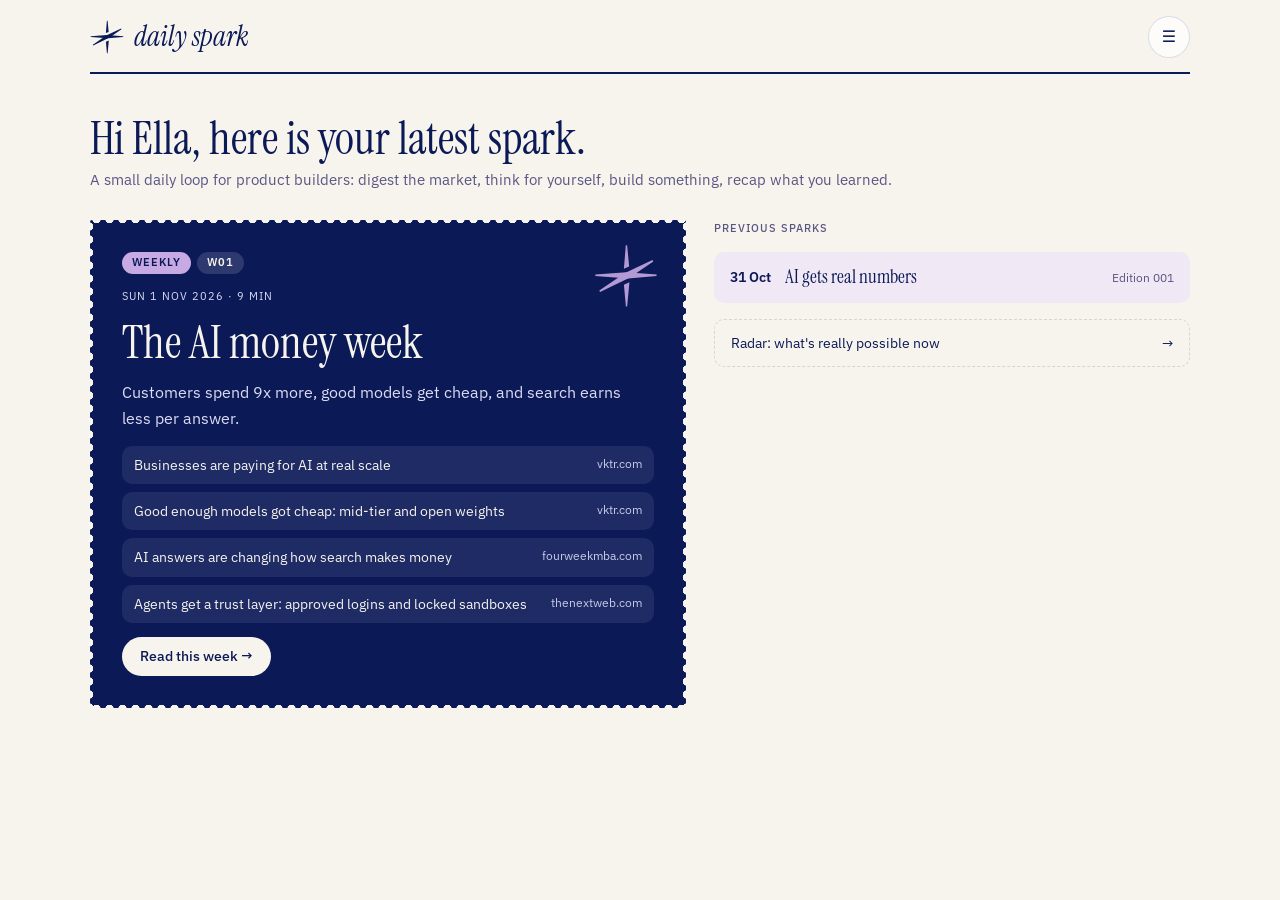
==== index.html @ 807e7de5 "Home: menu button (same menu as day pages) replaces the EN/VI toggle Co-Authored-By: Claude Opus 5.5" ====
<!DOCTYPE html>
<html lang="en">
<head>
<meta charset="utf-8">
<meta name="viewport" content="width=device-width, initial-scale=1, viewport-fit=cover">
<meta name="theme-color" content="#f7f4ed">
<meta name="apple-mobile-web-app-capable" content="yes">
<meta name="mobile-web-app-capable" content="yes">
<meta name="apple-mobile-web-app-title" content="daily-spark">
<meta name="apple-mobile-web-app-status-bar-style" content="default">
<link rel="manifest" href="manifest.webmanifest">
<link rel="icon" type="image/svg+xml" href="icons/icon.svg">
<link rel="apple-touch-icon" href="icons/icon-180.png">
<meta name="description" content="A small daily loop for product builders: digest the market, think for yourself, build something, recap what you learned.">
<title>daily spark</title>
<link rel="preconnect" href="https://fonts.googleapis.com">
<link rel="preconnect" href="https://fonts.gstatic.com" crossorigin>
<link href="https://fonts.googleapis.com/css2?family=IBM+Plex+Sans:wght@400;500;600&family=Instrument+Serif&display=swap" rel="stylesheet">
<style>
/* daily-spark site. Final design locked 2026-10-31 (see ARCHITECTURE.md 3.9):
   Petal palette, layout option 1 (each point is a stamp card), Instrument Serif + IBM Plex Sans. */
:root {
  --p-bg: #e8d9ed; --p-ink: #0b1957; --p-muted: #5a5683; --p-line: rgba(11,25,87,.14); --p-accent: #426bc2;
  --p-surface: #f7f4ed; --p-inset: rgba(255,255,255,.66); --p-chip: rgba(255,255,255,.72); --p-field: #ffffff; --p-nav: rgba(232,217,237,.74);
  --p-display: "Instrument Serif", Georgia, serif;
  --p-body: "IBM Plex Sans", system-ui, -apple-system, "Segoe UI", sans-serif;
  color-scheme: light;
}
* { box-sizing: border-box; }
[hidden] { display: none !important; }
html, body { margin: 0; height: 100%; }
body { background: var(--p-bg); color: var(--p-ink); }
button, input, textarea { font: inherit; color: inherit; }
:focus-visible { outline: 2px solid var(--p-accent); outline-offset: 2px; }
.device { position: relative; height: 100%; overflow: hidden; background: var(--p-bg); }
.wrap-error { padding: 80px 18px; max-width: 640px; }
/* Full-screen app on phones: keep content clear of the notch and home bar. */
.bar.top { padding-top: env(safe-area-inset-top); }
.bar.bottom { padding-bottom: env(safe-area-inset-bottom); }
/* ---------- daily-spark (preview) ----------
   One type scale: 11 label / 13 small / 15 body / 21 h3 / 30 h2 / 44 hero.
   All numbers: body font, lining + tabular figures. */
.ds {
  --gap: 18px;
  --item-gap: 14px;
  --t-label: 11px; --t-small: 13px; --t-body: 15px; --t-h3: 21px; --t-h2: 30px; --t-hero: 44px;
  position: relative; height: 100%; display: flex; flex-direction: column;
  background: var(--p-bg); color: var(--p-ink); font-family: var(--p-body); font-size: var(--t-body); line-height: 1.6;
  font-variant-numeric: lining-nums tabular-nums;
}
.ds.compact { --gap: 14px; --item-gap: 10px; --t-body: 14px; --t-h2: 26px; }
.lbl { font-family: var(--p-body); font-size: var(--t-label); letter-spacing: .09em; text-transform: uppercase; font-weight: 600; color: var(--p-accent); }
.lbl.muted { color: var(--p-muted); font-weight: 500; }
.small { font-size: var(--t-small); color: var(--p-muted); }
.num { font-family: var(--p-body); font-variant-numeric: lining-nums tabular-nums; }

/* translucent bars */
.bar { position: absolute; left: 0; right: 0; z-index: 5; background: var(--p-nav); -webkit-backdrop-filter: blur(14px) saturate(1.3); backdrop-filter: blur(14px) saturate(1.3); }
.bar.top { top: 0; border-bottom: 1px solid var(--p-line); }
.bar.bottom { bottom: 0; border-top: 1px solid var(--p-line); }
.topin { display: flex; align-items: center; justify-content: space-between; gap: 8px; padding: 12px 14px; }
.iconbtn { border: 1px solid var(--p-line); background: var(--p-chip); color: var(--p-ink); border-radius: 999px; height: 34px; min-width: 34px; padding: 0 12px; cursor: pointer; font-size: var(--t-small); display: inline-flex; align-items: center; gap: 6px; }
.iconbtn[aria-expanded="true"] { background: var(--p-ink); color: var(--p-bg); border-color: var(--p-ink); }
.datebtn { display: inline-flex; align-items: center; gap: 4px; }
.datebtn .d { font-weight: 600; }
.wordmark { font-family: var(--p-display); font-size: 22px; line-height: 1; }

.sheet { position: absolute; left: 10px; right: 10px; top: 70px; z-index: 6; top: 64px; background: var(--p-nav); -webkit-backdrop-filter: blur(18px) saturate(1.3); backdrop-filter: blur(18px) saturate(1.3); border: 1px solid var(--p-line); border-radius: 18px; padding: 16px; display: grid; gap: 16px; box-shadow: 0 20px 40px -20px rgba(11,25,87,.35); }
.device.web .sheet { left: auto; right: 16px; width: 340px; }
.device:not(.web) .sheet { top: 64px; }
.sheet .row { display: grid; gap: 8px; }
.seg2 { display: inline-flex; border: 1px solid var(--p-line); border-radius: 999px; overflow: hidden; width: fit-content; background: var(--p-chip); }
.seg2 button { border: 0; background: transparent; padding: 6px 14px; cursor: pointer; color: var(--p-muted); font-size: var(--t-small); }
.seg2 button[aria-pressed="true"] { background: var(--p-ink); color: var(--p-bg); }
.datelist { list-style: none; margin: 0; padding: 0; display: grid; gap: 6px; max-height: 230px; overflow-y: auto; }
.datelist button { width: 100%; text-align: left; border: 1px solid var(--p-line); background: var(--p-chip); color: var(--p-ink); border-radius: 12px; padding: 8px 12px; cursor: pointer; display: flex; justify-content: space-between; gap: 8px; font-size: var(--t-small); }
.datelist button[aria-current="true"] { border-color: var(--p-accent); box-shadow: inset 0 0 0 1px var(--p-accent); font-weight: 600; }

/* home */
.home { flex: 1; overflow-y: auto; padding: 84px 18px 32px; display: grid; gap: 18px; align-content: start; justify-items: start; }
.hero { display: grid; gap: 10px; max-width: 640px; }
.hero h1 { font-family: var(--p-display); font-weight: 400; font-size: var(--t-hero); line-height: 1; margin: 0; }
.hero p { margin: 0; color: var(--p-ink); }
.loop { display: flex; flex-wrap: wrap; gap: 8px; }
.loop > span { font-size: var(--t-small); border: 1px solid var(--p-line); background: var(--p-chip); border-radius: 999px; padding: 4px 12px; }
.days { display: grid; gap: 8px; max-width: 720px; width: 100%; }
.dayrow { display: grid; grid-template-columns: auto minmax(0, 1fr) auto; align-items: center; gap: 12px; text-align: left; border: 0; border-radius: 12px; padding: 11px 14px; background: var(--p-surface); color: var(--p-ink); cursor: pointer; font: inherit; }
.dayrow, .dayrow:visited { text-decoration: none; }
.dayrow:hover { box-shadow: inset 0 0 0 1px var(--p-accent); }
.dayrow .dt { font-weight: 600; font-size: var(--t-small); white-space: nowrap; }
.dayrow .sum { font-size: var(--t-small); overflow: hidden; text-overflow: ellipsis; white-space: nowrap; }
.dayrow .ed { font-size: 12px; color: var(--p-muted); white-space: nowrap; }
.today { background: var(--p-accent); color: #fff; border-radius: 999px; padding: 1px 8px; font-size: var(--t-label); letter-spacing: .08em; text-transform: uppercase; font-weight: 600; }

/* detail */
.detail { flex: 1; min-height: 0; display: flex; flex-direction: column; }
.track { flex: 1; display: flex; overflow-x: auto; scroll-snap-type: x mandatory; scrollbar-width: none; min-height: 0; }
.track::-webkit-scrollbar { display: none; }
.slide { flex: 0 0 100%; min-width: 0; scroll-snap-align: center; padding: 74px 18px 76px; overflow-y: auto; display: flex; flex-direction: column; align-items: center; }
.slide > .card { width: min(700px, 100%); }
.flow { flex: 1; overflow-y: auto; padding: 74px 18px 32px; display: grid; gap: 26px; align-content: start; justify-items: center; }
.flow > .card { width: min(720px, 100%); }
.titlebtn { border: 0; background: transparent; color: var(--p-ink); font-weight: 600; font-size: var(--t-body); cursor: pointer; padding: 6px 8px; border-radius: 8px; display: inline-flex; gap: 6px; align-items: center; }
.titlebtn .caret { font-size: 10px; color: var(--p-muted); }
.dots { display: flex; justify-content: center; align-items: center; gap: 10px; padding: 12px 0 16px; }
.dots .dot { width: 7px; height: 7px; border-radius: 50%; background: var(--p-line); border: 0; padding: 0; cursor: pointer; }
.dots .dot[aria-current="true"] { background: var(--p-accent); width: 20px; border-radius: 6px; }
.dots .nav { border: 1px solid var(--p-line); background: var(--p-chip); color: var(--p-ink); border-radius: 999px; width: 32px; height: 32px; cursor: pointer; }

/* cards */
.card { position: relative; background: var(--card, var(--p-surface)); color: var(--p-ink); border-radius: 20px; padding: 22px; display: grid; gap: var(--gap); align-content: start; }
.layout-1 .card { background: transparent; padding: 4px 2px; border-radius: 0; }
.layout-1 .item, .layout-2 .card { position: relative; isolation: isolate; background: transparent; border-radius: 3px; margin: 6px; }
.layout-1 .item::before, .layout-2 .card::before {
  content: ""; position: absolute; inset: -6px; z-index: -1; border-radius: 2px;
  background:
    radial-gradient(circle at 50% 0, var(--p-bg) 4px, transparent 4.5px) 0 -1px / 13px 7px repeat-x,
    radial-gradient(circle at 50% 100%, var(--p-bg) 4px, transparent 4.5px) 0 calc(100% + 1px) / 13px 7px repeat-x,
    radial-gradient(circle at 0 50%, var(--p-bg) 4px, transparent 4.5px) -1px 0 / 7px 13px repeat-y,
    radial-gradient(circle at 100% 50%, var(--p-bg) 4px, transparent 4.5px) calc(100% + 1px) 0 / 7px 13px repeat-y,
    var(--card, var(--p-surface));
}
.layout-1 .item { padding: 18px; }
.layout-2 .item { background: transparent; border-radius: 0; padding: 0 0 26px; border-bottom: 1px solid var(--p-line); }
.layout-2 .items { gap: 26px; }
.layout-2 .items > .item:last-child, .layout-2 .card > .item:last-child { border-bottom: 0; padding-bottom: 0; }
.layout-2 .qs { gap: 22px; }
.layout-2 .qs li { background: transparent; border-radius: 0; padding: 0 0 22px; border-bottom: 1px solid var(--p-line); }
.layout-2 .qs li:last-child { border-bottom: 0; padding-bottom: 0; }
.layout-1 .qs li { padding: 18px; }
.stat { display: flex; align-items: baseline; gap: 10px; flex-wrap: wrap; }
.stat .v { font-family: var(--p-body); font-weight: 600; font-size: 26px; line-height: 1; color: var(--p-accent); font-variant-numeric: lining-nums tabular-nums; }
.stat .l { font-size: var(--t-small); color: var(--p-muted); }
.kicker { display: flex; justify-content: space-between; align-items: baseline; gap: 12px; }
.card h2 { font-family: var(--p-display); font-weight: 400; font-size: var(--t-h2); line-height: 1.08; margin: 0; text-wrap: balance; }
.card h3 { font-family: var(--p-display); font-weight: 400; font-size: var(--t-h3); line-height: 1.18; margin: 0; text-wrap: balance; }
.card p { margin: 0; }
.items { display: grid; gap: var(--gap); }
.item { background: var(--p-inset); border-radius: 14px; padding: 16px; display: grid; gap: var(--item-gap); }
.block { display: grid; gap: 6px; }
.srcline { display: flex; flex-wrap: wrap; gap: 4px 10px; align-items: baseline; font-size: var(--t-small); color: var(--p-muted); }
.srcline a { color: var(--p-accent); text-decoration: none; font-weight: 500; }
.srcline a:hover { text-decoration: underline; }
.badge { justify-self: start; font-size: var(--t-label); letter-spacing: .08em; text-transform: uppercase; border: 1px solid var(--p-line); border-radius: 999px; padding: 1px 8px; color: var(--p-muted); background: var(--p-chip); }
.pts { margin: 0; padding-left: 18px; display: grid; gap: 6px; }
.pts li::marker { color: var(--p-accent); }
.why { border-left: 2px solid var(--p-accent); padding-left: 12px; }
.fb { display: flex; gap: 8px; padding-top: 2px; }
.fb button { width: 34px; height: 34px; display: inline-grid; place-items: center; border: 1px solid var(--p-line); background: var(--p-chip); border-radius: 999px; padding: 0; cursor: pointer; color: var(--p-ink); }
.fb svg { width: 17px; height: 17px; fill: none; stroke: currentColor; stroke-width: 1.8; stroke-linecap: round; stroke-linejoin: round; }
.fbkey { display: grid; grid-template-columns: repeat(2, minmax(0, 1fr)); gap: 6px 12px; font-size: var(--t-small); }
.fbkey span { display: inline-flex; align-items: center; gap: 6px; }
.fbkey svg { width: 15px; height: 15px; fill: none; stroke: var(--p-accent); stroke-width: 1.8; stroke-linecap: round; stroke-linejoin: round; }
.fb button[aria-pressed="true"] { background: var(--p-accent); border-color: var(--p-accent); color: #fff; }
.fb .notebtn { width: auto; padding: 0 12px 0 10px; gap: 6px; display: inline-flex; font-size: var(--t-small); margin-left: 4px; }
.fb .notebtn[aria-pressed="true"] { background: var(--p-ink); border-color: var(--p-ink); color: var(--p-surface); }
.weekly .fb .notebtn[aria-pressed="true"] { background: #c7a9e3; border-color: #c7a9e3; color: #0b1957; }
.notebox { display: grid; gap: 8px; }
.notebox textarea { width: 100%; min-height: 38px; height: 38px; resize: none; overflow: hidden; line-height: 1.45; border: 1px solid var(--p-line); border-radius: 12px; padding: 10px 12px; background: var(--p-field); color: var(--p-ink); font: inherit; font-size: var(--t-small); }
.notebox .row2 { display: flex; gap: 10px; align-items: center; flex-wrap: wrap; }
.notebox .save { margin: 0; }
.lock { display: inline-flex; gap: 6px; align-items: center; font-size: 12px; border: 1px dashed var(--p-muted); border-radius: 999px; padding: 2px 10px; color: var(--p-muted); width: fit-content; }
.quote { font-family: var(--p-display); font-size: 26px; line-height: 1.15; margin: 0; text-wrap: balance; }
.qs { margin: 0; padding: 0; list-style: none; display: grid; gap: var(--item-gap); counter-reset: q; }
.qs li { background: var(--p-inset); border-radius: 14px; padding: 14px 16px; display: grid; grid-template-columns: 28px minmax(0, 1fr); gap: 6px; }
.qs li > .qn { font-family: var(--p-body); font-size: var(--t-small); font-weight: 600; color: var(--p-accent); padding-top: 3px; font-variant-numeric: lining-nums tabular-nums; }
.qs li > .qt { min-width: 0; }
.qs .ctx { display: block; font-size: var(--t-small); color: var(--p-muted); margin-top: 4px; }
.answer { width: 100%; min-height: 76px; border: 1px solid var(--p-line); border-radius: 12px; background: var(--p-field); padding: 10px 12px; resize: vertical; color: var(--p-ink); }
.ex-opt .goal { font-weight: 600; }
.ex-head { display: flex; justify-content: space-between; align-items: center; gap: 10px; }
.ex-opt ol { margin: 0; padding-left: 20px; display: grid; gap: 4px; }
.ex-opt button { border: 1px solid var(--p-accent); background: var(--p-chip); color: var(--p-accent); border-radius: 999px; padding: 4px 14px; font-size: var(--t-small); cursor: pointer; white-space: nowrap; }
.ex-opt button[aria-pressed="true"] { background: var(--p-accent); color: #fff; }
.save { justify-self: start; background: var(--p-ink); color: var(--p-bg); border: 0; border-radius: 999px; padding: 6px 18px; cursor: pointer; }

/* new tab */
.browser { height: 100%; display: flex; flex-direction: column; background: var(--p-bg); position: relative; }
.chrome-bar { display: flex; align-items: center; gap: 8px; padding: 8px 12px; background: #dfe3ee; font-size: 12px; color: #3b4466; }
.chrome-bar .tabx { background: #fff; border-radius: 8px 8px 0 0; padding: 4px 14px; }
.chrome-bar .dotsx { display: flex; gap: 5px; }
.chrome-bar .dotsx i { width: 10px; height: 10px; border-radius: 50%; background: #c2c8da; display: block; }
.nt-body { flex: 1; display: grid; place-items: center; padding: 24px 16px; overflow-y: auto; }
.nt-card { width: min(620px, 100%); }
.nt-heads { margin: 0; padding: 0; list-style: none; display: grid; gap: 8px; }
.nt-heads li { display: flex; justify-content: space-between; gap: 10px; background: var(--p-inset); border-radius: 10px; padding: 8px 12px; }
.nt-btns { display: flex; flex-wrap: wrap; gap: 8px; }
.nt-btns button { border: 1px solid var(--p-line); background: var(--p-chip); color: var(--p-ink); border-radius: 999px; padding: 6px 12px; cursor: pointer; font-size: var(--t-small); }
.nt-btns button[aria-pressed="true"] { background: var(--p-accent); border-color: var(--p-accent); color: #fff; }
.readfull { color: var(--p-accent); font-weight: 600; text-decoration: none; }
@media (prefers-reduced-motion: no-preference) { .track, .flow, .home { scroll-behavior: smooth; } }


.home, .flow, .slide { padding-top: calc(74px + env(safe-area-inset-top)) !important; }
.slide { padding-bottom: calc(76px + env(safe-area-inset-bottom)) !important; }
.sheet { top: calc(64px + env(safe-area-inset-top)) !important; }

/* ---------- Web home (760px and up): logo bar, big Today card left, compact list right ---------- */
.whome { flex: 1; overflow-y: auto; }
.wcont { width: min(1160px, 100% - 64px); margin: 0 auto; }
.wnav { position: sticky; top: 0; z-index: 4; background: var(--p-nav); -webkit-backdrop-filter: blur(14px); backdrop-filter: blur(14px); border-bottom: 1px solid var(--p-line); }
.wnav .wcont { display: flex; justify-content: space-between; align-items: center; padding: 14px 0; }
.brand { display: inline-flex; align-items: center; gap: 10px; color: var(--p-ink); text-decoration: none; }
.brand svg { width: 34px; height: 34px; }
.brand span { font-family: var(--p-display); font-style: italic; font-size: 28px; line-height: 1; }
.whero { padding: 44px 0 30px; display: grid; gap: 10px; }
.whero h1 { font-family: var(--p-display); font-weight: 400; font-size: 58px; line-height: 1; margin: 0; text-wrap: balance; }
.whero p { margin: 0; max-width: 640px; font-size: 16px; }
.wgrid { display: grid; grid-template-columns: minmax(0, 1.12fr) minmax(0, 1fr); padding-bottom: 48px; }
.wtoday { padding-right: 32px; border-right: 1px solid var(--p-line); display: grid; gap: 18px; align-content: start; color: var(--p-ink); }
.cover { position: relative; aspect-ratio: 3 / 2; border-radius: 18px; overflow: hidden; display: grid; place-items: center; text-decoration: none;
  background: radial-gradient(120% 90% at 0% 0%, #e9f3ff 0%, transparent 55%), radial-gradient(120% 120% at 100% 100%, #f1d9e9 0%, transparent 55%), linear-gradient(135deg, #b9c8f5 0%, #b394d0 55%, #e2b9d6 100%); }
.cover .mk { color: #fbf0dc; width: 34%; display: block; filter: drop-shadow(0 6px 18px rgba(11,25,87,.18)); }
.cover .mk svg { width: 100%; height: auto; display: block; }
.cover .ck { position: absolute; top: 18px; left: 20px; right: 20px; display: flex; justify-content: space-between; font-size: 12px; letter-spacing: .1em; text-transform: uppercase; color: #fbf0dc; font-weight: 600; }
.cover .ck span { background: rgba(11,25,87,.42); -webkit-backdrop-filter: blur(6px); backdrop-filter: blur(6px); border-radius: 999px; padding: 3px 10px; }
.wtoday h2 { font-family: var(--p-display); font-weight: 400; font-size: 40px; line-height: 1.05; margin: 0; text-wrap: balance; }
.wtoday .sub { margin: 0; font-size: 17px; }
.wtoday ul { margin: 0; padding: 0; list-style: none; display: grid; gap: 8px; }
.wtoday li a { display: flex; justify-content: space-between; gap: 12px; background: var(--p-surface); border-radius: 10px; padding: 9px 12px; color: var(--p-ink); text-decoration: none; font-size: 14px; }
.wtoday li a:hover { box-shadow: inset 0 0 0 1px var(--p-accent); }
.wtoday li span:last-child { color: var(--p-muted); font-size: 12px; white-space: nowrap; }
.wmeta { font-size: 12px; letter-spacing: .1em; text-transform: uppercase; color: var(--p-muted); }
.readbtn { justify-self: start; background: var(--p-ink); color: var(--p-surface); border-radius: 999px; padding: 9px 18px; text-decoration: none; font-weight: 500; }
.wlist { padding-left: 32px; display: grid; align-content: start; }
.wlist > .lbl { margin-bottom: 6px; }
.wrow { display: grid; grid-template-columns: minmax(0, 1fr) 132px; gap: 18px; padding: 18px 0; border-bottom: 1px solid var(--p-line); color: var(--p-ink); text-decoration: none; align-items: start; }
.wrow:last-child { border-bottom: 0; }
.wrow h3 { margin: 0 0 4px; font-weight: 600; font-size: 18px; line-height: 1.3; }
.wrow p { margin: 0 0 8px; font-size: 14px; color: #3b4470; display: -webkit-box; -webkit-line-clamp: 2; -webkit-box-orient: vertical; overflow: hidden; }
.wrow:hover h3 { color: var(--p-accent); }
.thumb { aspect-ratio: 3 / 2; border-radius: 10px; display: grid; place-items: center; position: relative; overflow: hidden; color: #fbf0dc; }
.thumb .mk { width: 34%; display: block; }
.thumb .mk svg { width: 100%; height: auto; display: block; }
.thumb b { position: absolute; left: 8px; bottom: 6px; font-size: 11px; font-weight: 600; letter-spacing: .04em; }
.t0 { background: linear-gradient(135deg, #b394d0, #e2b9d6); } .t1 { background: linear-gradient(135deg, #426bc2, #b394d0); }
.t2 { background: linear-gradient(135deg, #0b1957, #426bc2); } .t3 { background: linear-gradient(135deg, #d2b3db, #9db8f0); }
.empty { margin: 0; padding: 18px; border: 1px dashed var(--p-line); border-radius: 14px; color: var(--p-muted); font-size: 14px; }
.wfoot { border-top: 1px solid var(--p-line); }
.wfoot .wcont { display: flex; justify-content: space-between; gap: 12px; padding: 18px 0 28px; font-size: 13px; color: var(--p-muted); }
.hero .brand svg { width: 40px; height: 40px; }
.hero .brand span { font-size: 40px; }

/* ---------- Home: Pinterest-style stamp grid on Lace (beige). Today = biggest card. ---------- */
.device.home-bg, .home-bg .ds { --p-bg: #f7f4ed; --p-nav: rgba(247,244,237,.8); background: #f7f4ed; }
.mhome { flex: 1; overflow-y: auto; }
.mcont { width: min(1200px, 100% - 40px); margin: 0 auto; }
.mnav { position: sticky; top: 0; z-index: 4; background: var(--p-nav); -webkit-backdrop-filter: blur(14px); backdrop-filter: blur(14px); border-bottom: 1px solid var(--p-line); padding-top: env(safe-area-inset-top); }
.mnav .mcont { display: flex; justify-content: space-between; align-items: center; padding: 12px 0; }
.mhero { padding: 30px 0 22px; display: grid; gap: 8px; }
.mhero h1 { font-family: var(--p-display); font-weight: 400; font-size: clamp(34px, 6vw, 58px); line-height: 1; margin: 0; text-wrap: balance; }
.mhero p { margin: 0; max-width: 640px; }
.mgrid { display: grid; grid-template-columns: repeat(auto-fill, minmax(230px, 1fr)); grid-auto-rows: 6px; column-gap: 18px; padding: 6px 0 40px; }
@media (max-width: 560px) { .mgrid { grid-template-columns: repeat(2, minmax(0, 1fr)); column-gap: 12px; } }
.mcard { position: relative; isolation: isolate; margin: 6px; padding: 18px; display: grid; gap: 10px; align-content: start; align-self: start; color: var(--p-ink); text-decoration: none; }
.mcard::before { content: ""; position: absolute; inset: -6px; z-index: -1; border-radius: 2px;
  background:
    radial-gradient(circle at 50% 0, var(--p-bg) 4px, transparent 4.5px) 0 -1px / 13px 7px repeat-x,
    radial-gradient(circle at 50% 100%, var(--p-bg) 4px, transparent 4.5px) 0 calc(100% + 1px) / 13px 7px repeat-x,
    radial-gradient(circle at 0 50%, var(--p-bg) 4px, transparent 4.5px) -1px 0 / 7px 13px repeat-y,
    radial-gradient(circle at 100% 50%, var(--p-bg) 4px, transparent 4.5px) calc(100% + 1px) 0 / 7px 13px repeat-y,
    var(--card); }
.mcard:hover::before { filter: brightness(.98) saturate(1.1); }
.mcard .mmeta { display: flex; justify-content: space-between; gap: 8px; font-size: 11px; letter-spacing: .09em; text-transform: uppercase; color: var(--p-muted); }
.mcard h3 { font-family: var(--p-display); font-weight: 400; font-size: 23px; line-height: 1.12; margin: 0; text-wrap: balance; }
.mcard p { margin: 0; font-size: 14px; color: #3b4470; }
.mcard .mfoot { display: flex; justify-content: space-between; align-items: center; font-size: 12px; color: var(--p-muted); padding-top: 4px; }
.mcard .mk { width: 18px; height: 18px; color: var(--p-accent); display: inline-flex; }
.mcard .mk svg { width: 100%; height: 100%; }
.mcard.prev { gap: 8px; padding: 16px 18px; }
.mcard.mtoday { grid-column: span 2; padding: 26px; gap: 14px; }
@media (max-width: 560px) { .mcard.mtoday { grid-column: 1 / -1; padding: 20px; } .mcard.mtoday li { flex-direction: column; gap: 2px; } }
.mcard.mtoday .pills { display: flex; gap: 6px; flex-wrap: wrap; }
.mcard.mtoday .pills span { background: var(--p-ink); color: var(--p-surface); border-radius: 999px; padding: 2px 10px; font-size: 11px; letter-spacing: .09em; text-transform: uppercase; font-weight: 600; }
.mcard.mtoday .pills span + span { background: rgba(255,255,255,.7); color: var(--p-ink); }
.mcard.mtoday h2 { font-family: var(--p-display); font-weight: 400; font-size: clamp(32px, 4.2vw, 46px); line-height: 1.02; margin: 0; text-wrap: balance; }
.mcard.mtoday .sub { font-size: 16px; color: var(--p-ink); }
.mcard.mtoday .bigmk { position: absolute; right: 22px; top: 18px; width: 64px; height: 64px; color: var(--p-accent); opacity: .9; }
.mcard.mtoday .bigmk svg { width: 100%; height: 100%; }
.mcard.mtoday ul { margin: 0; padding: 0; list-style: none; display: grid; gap: 8px; }
.mcard.mtoday li { display: flex; justify-content: space-between; gap: 12px; background: rgba(255,255,255,.66); border-radius: 10px; padding: 8px 12px; font-size: 14px; }
.mcard.mtoday li span:last-child { color: var(--p-muted); font-size: 12px; white-space: nowrap; }
.mcard.mtoday .go { justify-self: start; background: var(--p-ink); color: var(--p-surface); border-radius: 999px; padding: 8px 18px; font-weight: 500; font-size: 14px; }
.mfootbar { border-top: 1px solid var(--p-line); }
.mfootbar .mcont { display: flex; justify-content: space-between; gap: 12px; padding: 16px 0 24px; font-size: 13px; color: var(--p-muted); }

/* ---------- Home v3 (per Ella's sketch): logo + settings, thick rule, greeting, Today left, one-line rows right ---------- */
.shome { flex: 1; overflow-y: auto; }
.scont { width: min(1100px, 100% - 40px); margin: 0 auto; }
.snav { position: sticky; top: 0; z-index: 4; background: var(--p-nav); -webkit-backdrop-filter: blur(14px); backdrop-filter: blur(14px); padding-top: env(safe-area-inset-top); }
.snav .scont { display: flex; justify-content: space-between; align-items: center; padding: 16px 0 14px; border-bottom: 2px solid var(--p-ink); }
.sgreet { padding: 40px 0 28px; display: grid; gap: 6px; }
.sgreet h1 { font-family: var(--p-display); font-weight: 400; font-size: clamp(30px, 4.6vw, 46px); line-height: 1.05; margin: 0; text-wrap: balance; }
.sgreet p { margin: 0; color: var(--p-muted); }
.sgrid { display: grid; grid-template-columns: minmax(0, 1.25fr) minmax(0, 1fr); gap: 28px; padding-bottom: 44px; align-items: start; }
@media (max-width: 760px) { .sgrid { grid-template-columns: minmax(0, 1fr); gap: 22px; } }
.srows { display: grid; gap: 12px; }
.srows > .lbl { margin-bottom: 2px; }
.srow { display: grid; grid-template-columns: auto minmax(0, 1fr) auto; align-items: center; gap: 14px; padding: 14px 16px; border-radius: 10px; background: #f1e8f5; color: var(--p-ink); text-decoration: none; }
.srow:hover { box-shadow: inset 0 0 0 1px var(--p-accent); }
.srow .sd { font-weight: 600; font-size: 14px; white-space: nowrap; }
.srow .st { font-family: var(--p-display); font-size: 19px; line-height: 1.2; overflow: hidden; text-overflow: ellipsis; white-space: nowrap; }
.srow .se { font-size: 12px; color: var(--p-muted); white-space: nowrap; }
.sempty { margin: 0; padding: 16px; border: 1px dashed var(--p-line); border-radius: 10px; color: var(--p-muted); font-size: 14px; }
.sgrid .mcard.mtoday { grid-column: auto; margin: 6px; }

/* ---------- Weekly + Radar: Midnight blue stamp style (Lace text on midnight) ---------- */
.device.weekly, .weekly .ds {
  --p-bg: #0b1957; --p-ink: #f7f4ed; --p-muted: #b9bde3; --p-line: rgba(247,244,237,.16); --p-accent: #c7a9e3;
  --p-surface: #17286f; --p-inset: rgba(255,255,255,.06); --p-chip: rgba(255,255,255,.08); --p-field: #17286f; --p-nav: rgba(11,25,87,.8);
  background: #0b1957; color: #f7f4ed;
}
.weekly .seg2 button[aria-pressed="true"], .weekly .iconbtn[aria-expanded="true"] { background: #f7f4ed; color: #0b1957; }
.weekly a { color: #e9d9f7; }
.weekly .stat .v { color: #c7a9e3; }
.wtag { display: inline-block; background: #0b1957; color: #f7f4ed; border-radius: 999px; padding: 1px 8px; font-family: var(--p-body); font-size: 10px; letter-spacing: .09em; text-transform: uppercase; font-weight: 600; vertical-align: 2px; margin-right: 8px; }
.weekly .wtag { background: #c7a9e3; color: #0b1957; }
.pill { display: inline-block; border-radius: 999px; padding: 1px 9px; font-size: 10px; letter-spacing: .09em; text-transform: uppercase; font-weight: 600; background: var(--p-chip); color: var(--p-ink); border: 1px solid var(--p-line); }
.pill.mega, .pill.ready { background: #c7f0d8; color: #0b1957; border-color: transparent; }
.pill.hype, .pill.early { background: #f6c9c9; color: #0b1957; border-color: transparent; }
.pill.emerging { background: #f6e6b4; color: #0b1957; border-color: transparent; }
.pill.new { background: #c7a9e3; color: #0b1957; border-color: transparent; }
.pills2 { display: flex; gap: 6px; flex-wrap: wrap; align-items: center; }
.evlist { display: grid; gap: 10px; }
.evlist .ev { display: grid; gap: 2px; }
.rgroup { display: grid; gap: 4px; }
.rgroup > h3 { margin-top: 8px; }
/* home: weekly as Today card, and the "This week" card */
.mcard.mweek { color: #f7f4ed; }
.mcard.mweek .mmeta, .mcard.mweek .sub { color: #dcdcf2; }
.mcard.mweek .pills span { background: #c7a9e3; color: #0b1957; }
.mcard.mweek .pills span + span { background: rgba(255,255,255,.14); color: #f7f4ed; }
.mcard.mweek li { background: rgba(255,255,255,.08); }
.mcard.mweek li span:last-child { color: #c9cbe8; }
.mcard.mweek .bigmk { color: #c7a9e3; }
.mcard.mweek .go { background: #f7f4ed; color: #0b1957; }
.swk { display: grid; gap: 6px; padding: 16px 18px; border-radius: 12px; background: #0b1957; color: #f7f4ed; text-decoration: none; margin-bottom: 10px; }
.swk:hover { box-shadow: 0 0 0 2px #c7a9e3; }
.swk .st { font-family: var(--p-display); font-size: 22px; line-height: 1.15; }
.swk .se { font-size: 12px; color: #c9cbe8; }
.srow .st .wtag { font-family: var(--p-body); }
.sradar { display: flex; justify-content: space-between; gap: 12px; align-items: center; padding: 12px 16px; border-radius: 10px; border: 1px dashed var(--p-line); color: var(--p-ink); text-decoration: none; font-size: 14px; margin-top: 4px; }
.sradar:hover { border-color: var(--p-accent); }

/* ---------- Radar dashboard: circle + list, detail panel / bottom sheet, history ---------- */
.rflow { flex: 1; overflow-y: auto; padding: 74px 18px 40px; }
.rwrap { width: min(980px, 100%); margin: 0 auto; display: grid; gap: 18px; }
.rhead { display: flex; justify-content: space-between; align-items: end; gap: 12px; flex-wrap: wrap; }
.rhead h2 { font-family: var(--p-display); font-weight: 400; font-size: 34px; line-height: 1.05; margin: 0; }
.rhead p { margin: 4px 0 0; color: var(--p-muted); font-size: 14px; max-width: 640px; }
.rstats { display: flex; gap: 8px; flex-wrap: wrap; }
.rstat { background: #17286f; border-radius: 12px; padding: 10px 14px; display: grid; gap: 2px; min-width: 92px; }
.rstat b { font-size: 22px; line-height: 1; font-weight: 600; }
.rstat span { font-size: 11px; letter-spacing: .08em; text-transform: uppercase; color: var(--p-muted); }
@media (max-width: 760px) { .rstats { display: grid; grid-template-columns: repeat(4, minmax(0, 1fr)); width: 100%; } .rstat { min-width: 0; padding: 8px 10px; } .rstat span { font-size: 9px; } }
.rgrid { display: grid; grid-template-columns: minmax(0, 1.1fr) minmax(0, 1fr); gap: 22px; align-items: start; }
@media (max-width: 860px) { .rgrid { grid-template-columns: minmax(0, 1fr); } }
.rsvgbox { background: #17286f; border-radius: 18px; padding: 10px; position: sticky; top: 0; }
@media (max-width: 860px) { .rsvgbox { position: static; } }
.rsvg { width: 100%; height: auto; display: block; }
.rsvg .ring-ready { fill: rgba(199,240,216,.10); } .rsvg .ring-emerging { fill: rgba(246,230,180,.07); } .rsvg .ring-early { fill: rgba(246,201,201,.05); }
.rsvg .ringline { fill: none; stroke: rgba(247,244,237,.18); }
.rsvg .spoke { stroke: rgba(247,244,237,.12); }
.rsvg .alabel { fill: #b9bde3; font: 600 10px var(--p-body); letter-spacing: .08em; text-transform: uppercase; }
.rsvg .rlabel { fill: rgba(247,244,237,.45); font: 600 9px var(--p-body); letter-spacing: .1em; text-transform: uppercase; }
.rsvg .dot { cursor: pointer; }
.rsvg .dot circle.b { stroke: #0b1957; stroke-width: 2; }
.rsvg .dot text { font: 700 10px var(--p-body); fill: #0b1957; pointer-events: none; }
.rsvg .dot .halo { fill: none; stroke: #c7a9e3; stroke-width: 2; stroke-dasharray: 3 3; }
.rsvg .dot.sel circle.b { stroke: #f7f4ed; stroke-width: 3; }
.rsvg .dot.dim { opacity: .25; }
.rsvg .dot:hover circle.b, .rsvg .dot:focus circle.b { stroke: #f7f4ed; }
.rlegend { display: flex; gap: 12px; flex-wrap: wrap; justify-content: center; padding: 6px 0 4px; font-size: 12px; color: var(--p-muted); }
.rlegend i { display: inline-block; width: 10px; height: 10px; border-radius: 50%; margin-right: 5px; vertical-align: -1px; }
.rlegend .h { border: 2px dashed #c7a9e3; background: transparent; }
.rtools { display: flex; gap: 8px; align-items: center; flex-wrap: wrap; }
.rlist { display: grid; gap: 14px; }
.rlist h3 { font-family: var(--p-display); font-weight: 400; font-size: 21px; margin: 6px 0 0; }
.rrow { width: 100%; text-align: left; display: grid; grid-template-columns: 26px minmax(0, 1fr) auto; gap: 12px; align-items: center; border: 0; border-radius: 12px; padding: 12px 14px; background: #17286f; color: var(--p-ink); cursor: pointer; font: inherit; }
.rrow:hover, .rrow[aria-current="true"] { box-shadow: inset 0 0 0 2px #c7a9e3; }
.rrow.dim { opacity: .4; }
.rrow .n { width: 26px; height: 26px; border-radius: 50%; display: grid; place-items: center; font-weight: 700; font-size: 11px; color: #0b1957; }
.rrow .c { display: grid; gap: 2px; min-width: 0; }
.rrow .c b { font-weight: 500; font-size: 15px; line-height: 1.3; }
.rrow .c span { font-size: 12px; color: var(--p-muted); }
.m-ready { background: #c7f0d8; } .m-emerging { background: #f6e6b4; } .m-early { background: #f6c9c9; }
.rback { position: absolute; inset: 0; z-index: 7; background: rgba(4,10,40,.5); }
.rpanel { position: absolute; z-index: 8; background: #13225f; color: #f7f4ed; overflow-y: auto; display: grid; gap: 16px; align-content: start; padding: 20px; box-shadow: 0 20px 60px rgba(0,0,0,.4); }
.device.web .rpanel { top: 0; right: 0; bottom: 0; width: min(440px, 100%); border-left: 1px solid rgba(247,244,237,.14); padding-top: 22px; }
.device.web .rback { background: rgba(4,10,40,.25); }
.device:not(.web) .rpanel { left: 0; right: 0; bottom: 0; max-height: 82%; border-radius: 20px 20px 0 0; padding-bottom: calc(24px + env(safe-area-inset-bottom)); }
.device:not(.web) .rpanel::before { content: ""; justify-self: center; width: 40px; height: 4px; border-radius: 4px; background: rgba(247,244,237,.3); margin-top: -8px; }
.rpanel .ptop { display: flex; justify-content: space-between; gap: 8px; align-items: start; }
.rpanel h2 { font-family: var(--p-display); font-weight: 400; font-size: 28px; line-height: 1.1; margin: 0; }
.rpanel .sec { display: grid; gap: 6px; background: rgba(255,255,255,.05); border-radius: 12px; padding: 14px; }
.rpanel p { margin: 0; }
.rpanel .pnav { display: flex; justify-content: space-between; gap: 8px; }
.tl { list-style: none; margin: 0; padding: 0 0 0 4px; display: grid; gap: 12px; }
.tl li { position: relative; padding-left: 20px; display: grid; gap: 2px; }
.tl li::before { content: ""; position: absolute; left: 0; top: 6px; width: 10px; height: 10px; border-radius: 50%; background: var(--tc, #c7a9e3); }
.tl li:not(:last-child)::after { content: ""; position: absolute; left: 4px; top: 18px; bottom: -12px; width: 2px; background: rgba(247,244,237,.18); }
.tl .d { font-size: 12px; color: var(--p-muted); }

/* ---------- Radar progress chart: one row per capability on Early -> Emerging -> Ready ---------- */
.pchart { background: #17286f; border-radius: 18px; padding: 14px 16px 10px; display: grid; gap: 2px; }
.prow { display: grid; grid-template-columns: minmax(0, 1fr) minmax(0, 1.25fr) 76px; gap: 14px; align-items: center; width: 100%; text-align: left; border: 0; background: transparent; color: var(--p-ink); font: inherit; cursor: pointer; padding: 9px 8px; border-radius: 10px; }
.prow:hover, .prow[aria-current="true"] { background: rgba(255,255,255,.06); box-shadow: inset 0 0 0 1px #c7a9e3; }
.prow.dim { opacity: .35; }
.prow > .pill { justify-self: end; }
.prow.phead { cursor: default; padding-top: 2px; padding-bottom: 6px; }
.prow.phead:hover { background: transparent; box-shadow: none; }
.prow .pl { display: flex; gap: 10px; align-items: center; min-width: 0; }
.prow .pl .n { flex: 0 0 24px; width: 24px; height: 24px; border-radius: 50%; display: grid; place-items: center; font-weight: 700; font-size: 11px; color: #0b1957; }
.prow .pl b { font-weight: 500; font-size: 14px; line-height: 1.3; }
.prow .pl small { display: block; font-size: 11px; color: var(--p-muted); }
.ptrack { position: relative; height: 28px; }
.ptrack::before { content: ""; position: absolute; left: 0; right: 0; top: 50%; height: 2px; background: rgba(247,244,237,.12); }
.ptrack .tick { position: absolute; top: 50%; width: 6px; height: 6px; margin: -3px 0 0 -3px; border-radius: 50%; background: rgba(247,244,237,.25); }
.ptrack .seg { position: absolute; top: 50%; height: 3px; margin-top: -1.5px; background: #c7a9e3; border-radius: 2px; }
.ptrack .pt { position: absolute; top: 50%; width: 16px; height: 16px; margin: -8px 0 0 -8px; border-radius: 50%; border: 2px solid #0b1957; }
.ptrack .pt.was { background: #17286f; border: 2px solid #c7a9e3; width: 12px; height: 12px; margin: -6px 0 0 -6px; }
.pcols { position: relative; height: 16px; }
.pcols span { position: absolute; transform: translateX(-50%); font-size: 10px; letter-spacing: .09em; text-transform: uppercase; font-weight: 600; color: var(--p-muted); white-space: nowrap; }
.pgap { height: 1px; background: rgba(247,244,237,.1); margin: 4px 8px; }
.plegend { display: flex; gap: 14px; flex-wrap: wrap; font-size: 12px; color: var(--p-muted); padding: 8px 8px 2px; }
.plegend i { display: inline-block; width: 10px; height: 10px; border-radius: 50%; margin-right: 5px; vertical-align: -1px; }
@media (max-width: 760px) {
  .prow { grid-template-columns: minmax(0, 1fr) auto; row-gap: 6px; }
  .prow > .pill, .prow > span:last-child { justify-self: end; }
  .prow .ptrack, .prow .pcols { grid-column: 1 / -1; grid-row: 2; }
  .prow.phead .pl { display: none; }
}
.iconbtn.homemenu { width: 42px; height: 42px; justify-content: center; padding: 0; font-size: 16px; }
.shome ~ .sheet { top: calc(76px + env(safe-area-inset-top)); background: rgba(247,244,237,.97); }
.device.web .shome ~ .sheet { right: max(16px, calc((100% - 1100px) / 2)); }
</style>
</head>
<body>
<div class="device" id="device"></div>
<noscript><p style="padding:24px">daily-spark needs JavaScript to show editions.</p></noscript>
<script>
(function () {
  "use strict";
  var SECTIONS = ["frontier", "people", "work", "timeless", "think", "exercises"];
  var CARDS = ["#f7f4ed", "#e9f3ff", "#f4effa", "#e9f3ff", "#f7f4ed", "#e9f3ff"];
  var WSECTIONS = ["market", "trend", "radar", "review", "bet"];
  var WCARDS = ["#17286f", "#1b2f7c"];
  function isWeekly() { return state.cur === "radar" || !!(state.ed && state.ed.type === "weekly"); }
  var U = {
    en: { tagline: "A small daily loop for product builders: digest the market, think for yourself, build something, recap what you learned.",
      sparks: "Daily sparks", today: "Today", edition: "Edition", allsparks: "All sparks", menu: "Menu", reading: "Reading", language: "Language",
      otherdays: "Other days", swipe: "Swipe", scroll: "Scroll", fbtitle: "Feedback icons",
      s_frontier: "Frontier", s_people: "From people you follow", s_work: "Relevant to your work", s_timeless: "Timeless", s_think: "Think", s_exercises: "Exercises",
      bigpic: "The big picture", principle: "The principle", points: "Key points", why: "Why it matters", take: "Takeaway for you", apply: "How to apply", example: "Example",
      private: "Private · only in your copy", watch: "What to watch next",
      fb_useful: "Useful", fb_knew: "Knew it", fb_notme: "Not for me", fb_deeper: "Go deeper", note: "Note", note_ph: "A question or thought about this story. Tomorrow's spark will follow up.", note_saved: "Saved. Tomorrow's spark will use it.", note_local: "Saved in this browser only. Connect this device in the menu to sync.",
      answer_ph: "Write 2 or 3 lines. Your own words.", pick: "Pick", picked: "Picked", output: "You will have",
      recap_title: "Tonight's recap", recap_ph: "What changed in how you think or act today? What did you learn?", save: "Save", saved: "Saved. Tomorrow's spark will use it.", savedLocal: "Saved in this browser only. Connect this device in the menu to sync.", device: "This device", connected: "Connected: your recaps and feedback sync.", notConnected: "Not connected: answers stay in this browser.", keyPh: "Paste your write key", connect: "Connect", disconnect: "Disconnect",
      prev: "Previous", next: "Next", s_market: "Market overview", s_trend: "Mega trend vs hype", s_radar: "Radar", s_review: "Week in review", s_bet: "Next week's bet", mega: "Mega trend", hype: "Hype", weekly: "Weekly", thisweek: "This week", wins: "Wins", stuck: "Where you got stuck", pattern: "The pattern", whybet: "Why this bet", openradar: "Open the full radar →", radar_t: "What's really possible now", ready: "Ready", emerging: "Emerging", early: "Early", st_new: "New", st_moved: "Moved", st_stable: "Stable", breaks: "Where it breaks", meansp: "What it means for products", evid: "Evidence", updated: "Updated", readweek: "Read this week →", weekof: "Week of", radarlink: "Radar: what's really possible now", changes: "Changes this week", steps: "Steps", allcaps: "All", onlych: "Only this week's changes", history: "History", close: "Close", capabilities: "capabilities", tapdot: "Tap a row to see the details and its history.", newmoved: "New or moved this week", sincelbl: "On radar since", areas: "areas", nochange: "No changes this week.", lastwk: "Before", nowlbl: "Now", movelbl: "Moved", slogan: "A daily loop, not just a digest.", latest: "Latest", readtoday: "Read today's spark →", previous: "Previous sparks", earlier: "Earlier sparks will appear here, one per day.", footer: "digest, think, build, recap", editions: "editions", loading: "Loading…", none: "No sparks yet. The first one arrives tomorrow at 07:00.", missing: "This spark could not be loaded." },
    vi: { tagline: "Một vòng lặp nhỏ mỗi ngày cho người làm sản phẩm: nắm thị trường, tự suy nghĩ, xây một thứ gì đó, và tổng kết điều đã học.",
      sparks: "Các spark mỗi ngày", today: "Hôm nay", edition: "Số", allsparks: "Tất cả spark", menu: "Menu", reading: "Cách đọc", language: "Ngôn ngữ",
      otherdays: "Ngày khác", swipe: "Vuốt", scroll: "Cuộn", fbtitle: "Biểu tượng phản hồi",
      s_frontier: "Tin nóng", s_people: "Từ người bạn theo dõi", s_work: "Liên quan đến công việc", s_timeless: "Bất biến", s_think: "Suy ngẫm", s_exercises: "Bài tập",
      bigpic: "Bức tranh lớn", principle: "Nguyên tắc", points: "Ý chính", why: "Vì sao quan trọng", take: "Bài học cho bạn", apply: "Cách áp dụng", example: "Ví dụ",
      private: "Riêng tư · chỉ trong bản của bạn", watch: "Điều cần theo dõi tiếp",
      fb_useful: "Hữu ích", fb_knew: "Đã biết", fb_notme: "Không hợp", fb_deeper: "Đào sâu", note: "Ghi chú", note_ph: "Một câu hỏi hay suy nghĩ về tin này. Spark ngày mai sẽ trả lời tiếp.", note_saved: "Đã lưu. Spark ngày mai sẽ dùng nội dung này.", note_local: "Chỉ lưu trong trình duyệt này. Kết nối thiết bị trong menu để đồng bộ.",
      answer_ph: "Viết 2 hoặc 3 dòng, bằng lời của bạn.", pick: "Chọn", picked: "Đã chọn", output: "Kết quả",
      recap_title: "Recap tối nay", recap_ph: "Hôm nay điều gì thay đổi trong cách bạn nghĩ hoặc làm? Bạn học được gì?", save: "Lưu", saved: "Đã lưu. Spark ngày mai sẽ dùng nội dung này.", savedLocal: "Chỉ lưu trong trình duyệt này. Kết nối thiết bị trong menu để đồng bộ.", device: "Thiết bị này", connected: "Đã kết nối: recap và phản hồi được đồng bộ.", notConnected: "Chưa kết nối: câu trả lời chỉ ở trong trình duyệt này.", keyPh: "Dán write key của bạn", connect: "Kết nối", disconnect: "Ngắt kết nối",
      prev: "Trước", next: "Sau", s_market: "Tổng quan thị trường", s_trend: "Xu hướng lớn và cơn sốt", s_radar: "Radar", s_review: "Nhìn lại tuần", s_bet: "Cược cho tuần tới", mega: "Xu hướng lớn", hype: "Cơn sốt", weekly: "Hằng tuần", thisweek: "Tuần này", wins: "Điều làm tốt", stuck: "Chỗ bạn bị kẹt", pattern: "Quy luật", whybet: "Vì sao chọn cược này", openradar: "Mở toàn bộ radar →", radar_t: "Điều thật sự làm được lúc này", ready: "Sẵn sàng", emerging: "Đang lên", early: "Còn sớm", st_new: "Mới", st_moved: "Thay đổi", st_stable: "Ổn định", breaks: "Chỗ còn yếu", meansp: "Ý nghĩa cho sản phẩm", evid: "Bằng chứng", updated: "Cập nhật", readweek: "Đọc bản tuần này →", weekof: "Tuần", radarlink: "Radar: điều thật sự làm được lúc này", changes: "Thay đổi tuần này", steps: "Các bước", allcaps: "Tất cả", onlych: "Chỉ thay đổi tuần này", history: "Lịch sử", close: "Đóng", capabilities: "năng lực", tapdot: "Chạm vào một dòng để xem chi tiết và lịch sử.", newmoved: "Mới hoặc thay đổi tuần này", sincelbl: "Có trên radar từ", areas: "lĩnh vực", nochange: "Tuần này không có thay đổi.", lastwk: "Trước đó", nowlbl: "Hiện tại", movelbl: "Dịch chuyển", slogan: "Một vòng lặp mỗi ngày, không chỉ là bản tin.", latest: "Mới nhất", readtoday: "Đọc spark hôm nay →", previous: "Các spark trước", earlier: "Các spark trước sẽ xuất hiện ở đây, mỗi ngày một bản.", footer: "tiếp nhận, suy ngẫm, xây, tổng kết", editions: "số", loading: "Đang tải…", none: "Chưa có spark nào. Spark đầu tiên đến lúc 07:00 ngày mai.", missing: "Không tải được spark này." }
  };
  var WD = { en: ["Sun", "Mon", "Tue", "Wed", "Thu", "Fri", "Sat"], vi: ["Chủ Nhật", "Thứ Hai", "Thứ Ba", "Thứ Tư", "Thứ Năm", "Thứ Sáu", "Thứ Bảy"] };
  var MO = ["Jan", "Feb", "Mar", "Apr", "May", "Jun", "Jul", "Aug", "Sep", "Oct", "Nov", "Dec"];

  function load(k, d) { try { var v = localStorage.getItem("ds-" + k); return v === null ? d : JSON.parse(v); } catch (e) { return d; } }
  function save(k, v) { try { localStorage.setItem("ds-" + k, JSON.stringify(v)); } catch (e) {} }

  var state = { lang: load("lang", "en"), view: load("view", "swipe"), menu: false, slide: 0, days: [], cur: null, ed: null, fb: load("fb", {}), picked: load("picked", {}), notes: load("notes", {}), noteOpen: null };
  var dev = document.getElementById("device");
  var SITE = { supabase_url: "", supabase_anon_key: "" };
  fetch("config/site.json", { cache: "no-cache" }).then(function (r) { return r.ok ? r.json() : {}; }).then(function (c) { SITE = Object.assign(SITE, c || {}); }).catch(function () {});
  function wkey() { return load("wkey", ""); }
  function canSync() { return !!(SITE.supabase_url && SITE.supabase_anon_key && wkey()); }
  function sync(table, row) {
    if (!canSync()) return Promise.resolve(false);
    return fetch(SITE.supabase_url.replace(/\/$/, "") + "/rest/v1/" + table, {
      method: "POST",
      headers: { "apikey": SITE.supabase_anon_key, "Authorization": "Bearer " + SITE.supabase_anon_key, "Content-Type": "application/json", "Prefer": "return=minimal", "x-ds-key": wkey() },
      body: JSON.stringify(row)
    }).then(function (r) { return r.ok; }).catch(function () { return false; });
  }

  function esc(s) { return String(s == null ? "" : s).replace(/[&<>"]/g, function (c) { return { "&": "&amp;", "<": "&lt;", ">": "&gt;", '"': "&quot;" }[c]; }); }
  function u(k) { return U[state.lang][k]; }
  function L(o) { if (o == null) return ""; if (typeof o === "string" || Array.isArray(o)) return o; return o[state.lang] != null ? o[state.lang] : o.en; }
  function list(arr) { return '<ul class="pts">' + (L(arr) || []).map(function (x) { return "<li>" + esc(x) + "</li>"; }).join("") + "</ul>"; }
  function two(n) { return String(n).padStart(2, "0"); }
  function pd(s) { var p = s.split("-"); return new Date(Date.UTC(+p[0], +p[1] - 1, +p[2])); }
  function longDate(s) { var d = pd(s); return state.lang === "vi" ? WD.vi[d.getUTCDay()] + ", " + two(d.getUTCDate()) + "/" + two(d.getUTCMonth() + 1) + "/" + d.getUTCFullYear() : WD.en[d.getUTCDay()] + " " + d.getUTCDate() + " " + MO[d.getUTCMonth()] + " " + d.getUTCFullYear(); }
  function shortDate(s) { var d = pd(s); return d.getUTCDate() + " " + MO[d.getUTCMonth()]; }
  function itemDate(s) { if (!s) return ""; if (!/^\d{4}-\d{2}-\d{2}$/.test(s)) return s; var d = pd(s); return d.getUTCDate() + " " + MO[d.getUTCMonth()] + " " + d.getUTCFullYear(); }
  function host(url) { try { return new URL(url).hostname.replace(/^www\./, ""); } catch (e) { return ""; } }
  function isWeb() { return window.innerWidth >= 760; }

  var ICON = {
    useful: '<svg viewBox="0 0 24 24" aria-hidden="true"><path d="M7 11v9H4v-9h3zm0 9h9.6a2 2 0 0 0 2-1.6l1.2-6A2 2 0 0 0 17.8 10H14l.7-3.6a1.8 1.8 0 0 0-3.3-1.3L7 11"/></svg>',
    knew: '<svg viewBox="0 0 24 24" aria-hidden="true"><path d="M3 12.5l4.5 4.5L17 7.5"/><path d="M12 17l9.5-9.5"/></svg>',
    notme: '<svg viewBox="0 0 24 24" aria-hidden="true"><g transform="rotate(180 12 12)"><path d="M7 11v9H4v-9h3zm0 9h9.6a2 2 0 0 0 2-1.6l1.2-6A2 2 0 0 0 17.8 10H14l.7-3.6a1.8 1.8 0 0 0-3.3-1.3L7 11"/></g></svg>',
    deeper: '<svg viewBox="0 0 24 24" aria-hidden="true"><circle cx="11" cy="11" r="6.5"/><path d="M20 20l-4.3-4.3M11 8.5v5M8.5 11h5"/></svg>'
  };
  var FBK = [["useful", "fb_useful"], ["knew", "fb_knew"], ["notme", "fb_notme"], ["deeper", "fb_deeper"]];
  function fbid(id) { return state.cur + ":" + id; }
  var NOTEICON = '<svg viewBox="0 0 24 24" aria-hidden="true"><path d="M4 20h4L19 9a2.8 2.8 0 0 0-4-4L4 16v4z"/><path d="M13.5 6.5l4 4"/></svg>';
  function fb(id) {
    var v = state.fb[fbid(id)] || "", n = state.notes[fbid(id)] || "", open = state.noteOpen === fbid(id);
    return '<div class="fb" role="group" aria-label="Feedback">' + FBK.map(function (k) {
      return '<button type="button" data-fb="' + id + '" data-val="' + k[0] + '" aria-pressed="' + (v === k[0]) + '" aria-label="' + esc(u(k[1])) + '" title="' + esc(u(k[1])) + '">' + ICON[k[0]] + '</button>';
    }).join("") + '<button type="button" class="notebtn" data-note="' + id + '" aria-pressed="' + (!!n || open) + '" aria-expanded="' + open + '" title="' + esc(u("note_ph")) + '">' + NOTEICON + '<span>' + esc(u("note")) + '</span></button></div>' +
      (open ? '<div class="notebox"><textarea rows="1" class="grow" id="note-' + id + '" placeholder="' + esc(u("note_ph")) + '" maxlength="2000">' + esc(n) + '</textarea>' +
        '<div class="row2"><button type="button" class="save" data-note-save="' + id + '">' + esc(u("save")) + '</button><span class="small" id="note-st-' + id + '"></span></div></div>' : "");
  }
  function fbKey() { return '<div class="fbkey">' + FBK.map(function (k) { return '<span>' + ICON[k[0]] + esc(u(k[1])) + '</span>'; }).join("") + '</div>'; }
  function stat(x) { return x && x.v ? '<div class="stat"><span class="v">' + esc(x.v) + '</span><span class="l">' + esc(L(x.l)) + '</span></div>' : ""; }
  function block(label, html) { return '<div class="block"><span class="lbl">' + esc(label) + '</span>' + html + '</div>'; }
  function srcline(date, src, url, extra) {
    var name = src || host(url);
    var link = url ? '<a href="' + esc(url) + '" target="_blank" rel="noopener">' + esc(name) + ' ↗</a>' : '<span>' + esc(name) + '</span>';
    return '<div class="srcline"><span class="num">' + esc(itemDate(date)) + '</span>' + link + (extra ? '<span>' + esc(extra) + '</span>' : "") + '</div>';
  }
  function kicker(sec, i, total) { return '<div class="kicker"><h2>' + esc(u("s_" + sec)) + '</h2><span class="lbl muted num">' + two(i + 1) + " / " + two(total) + "</span></div>"; }

  function sectionHTML(E, sec, i, total) {
    var body = "";
    if (sec === "frontier") {
      var F = E.frontier;
      body = '<div class="item">' + block(u("bigpic"), '<p>' + esc(L(F.big)) + '</p>') + '</div><div class="items">' +
        (F.items || []).map(function (it, j) {
          return '<div class="item">' + srcline(it.date, it.src, it.url) + (it.tag ? '<span class="badge">' + esc(it.tag) + '</span>' : "") + '<h3>' + esc(L(it.t)) + '</h3>' + stat(it.stat) +
            block(u("points"), list(it.p)) + '<div class="why">' + block(u("why"), '<p>' + esc(L(it.w)) + '</p>') + '</div>' + fb("f" + j) + '</div>';
        }).join("") + '</div>' + (F.watch ? '<div class="item">' + block(u("watch"), '<p>' + esc(L(F.watch)) + '</p>') + '</div>' : "");
    } else if (sec === "people") {
      body = '<div class="items">' + E.people.map(function (it, j) {
        return '<div class="item">' + srcline(it.date, it.src, it.url, it.who) + (it.kind ? '<span class="small">' + esc(L(it.kind)) + '</span>' : "") + '<h3>' + esc(L(it.t)) + '</h3>' + stat(it.stat) +
          block(u("points"), list(it.p)) + '<div class="why">' + block(u("take"), '<p>' + esc(L(it.k)) + '</p>') + '</div>' + fb("p" + j) + '</div>';
      }).join("") + '</div>';
    } else if (sec === "work") {
      body = '<span class="lock">🔒 ' + esc(u("private")) + '</span><div class="items">' + E.work.map(function (it, j) {
        return '<div class="item"><h3>' + esc(L(it.t)) + '</h3>' + block(u("points"), list(it.p)) + '<div class="why">' + block(u("take"), '<p>' + esc(L(it.k)) + '</p>') + '</div>' + fb("w" + j) + '</div>';
      }).join("") + '</div>';
    } else if (sec === "timeless") {
      var T = E.timeless;
      body = '<div class="items"><div class="item"><span class="lbl">' + esc(u("principle")) + '</span><p class="quote">' + esc(L(T.q)) + '</p>' + srcline(T.date, T.src, T.url) + '</div>' +
        '<div class="item"><p>' + esc(L(T.e)) + '</p></div><div class="item">' + block(u("apply"), list(T.a)) + '</div>' +
        '<div class="item">' + block(u("example"), '<p>' + esc(L(T.x)) + '</p>') + fb("t0") + '</div></div>';
    } else if (sec === "think") {
      body = '<ol class="qs">' + E.think.map(function (it, j) {
        return '<li class="item"><span class="qn">' + two(j + 1) + '</span><span class="qt">' + esc(L(it.q)) + '<span class="ctx">' + esc(L(it.c)) + '</span></span></li>';
      }).join("") + '</ol><div class="block"><label class="lbl" for="ans">' + esc(u("answer_ph")) + '</label><textarea class="answer" id="ans"></textarea></div>';
    } else if (sec === "exercises") {
      var pk = state.picked[state.cur] || "";
      body = '<div class="items">' + E.exercises.map(function (e) {
        var on = pk === e.k;
        return '<div class="item ex-opt"><div class="ex-head"><span class="lbl"><span>' + esc(L(e.tag)) + '</span> · <span class="num">' + esc(e.time) + '</span></span><button type="button" data-pick="' + esc(e.k) + '" aria-pressed="' + on + '">' +
          esc(on ? u("picked") : u("pick")) + '</button></div><span class="goal">' + esc(L(e.g)) + '</span><ol>' + (L(e.s) || []).map(function (x) { return "<li>" + esc(x) + "</li>"; }).join("") +
          '</ol><span class="small">' + esc(u("output")) + ': ' + esc(L(e.o)) + '</span></div>';
      }).join("") + '</div><div class="item"><h3>' + esc(u("recap_title")) + '</h3><label class="small" for="recapBox">' + esc(u("recap_ph")) +
        '</label><textarea class="answer" id="recapBox"></textarea><button type="button" class="save" id="saveRecap">' + esc(u("save")) +
        '</button><span class="small" id="savedNote" hidden>' + esc(u("saved")) + '</span></div>';
    } else if (sec === "market") {
      var M = E.market;
      body = '<div class="item">' + block(u("bigpic"), '<p>' + esc(L(M.big)) + '</p>') + '</div><div class="items">' +
        M.shifts.map(function (it, j) {
          return '<div class="item">' + srcline(it.date, it.src, it.url) + (it.tag ? '<span class="badge">' + esc(it.tag) + '</span>' : "") + '<h3>' + esc(L(it.t)) + '</h3>' + stat(it.stat) +
            block(u("points"), list(it.p)) + '<div class="why">' + block(u("why"), '<p>' + esc(L(it.w)) + '</p>') + '</div>' + fb("m" + j) + '</div>';
        }).join("") + '</div>';
    } else if (sec === "trend") {
      body = '<div class="items">' + E.trend.map(function (x, j) {
        return '<div class="item"><div class="pills2"><span class="pill ' + esc(x.k) + '">' + esc(u(x.k)) + '</span></div><h3>' + esc(L(x.t)) + '</h3><p>' + esc(L(x.e)) + '</p>' +
          (x.url ? srcline(x.date, x.src, x.url) : "") + fb("h" + j) + '</div>';
      }).join("") + '</div>';
    } else if (sec === "radar") {
      var R = E.radar, byId = {};
      ((state.radar && state.radar.entries) || []).forEach(function (r) { byId[r.id] = r; });
      body = '<div class="item"><p>' + esc(L(R.note)) + '</p><a href="#radar">' + esc(u("openradar")) + '</a></div>' +
        ((R.changes || []).length ? '<span class="lbl muted">' + esc(u("changes")) + '</span><div class="items">' + R.changes.map(function (c) {
          var r = byId[c.id];
          return '<a class="item" href="#radar/' + esc(c.id) + '" style="text-decoration:none;color:inherit"><div class="pills2"><span class="pill ' + esc(c.status) + '">' + esc(u("st_" + c.status)) + '</span>' +
            (r ? '<span class="pill ' + esc(r.maturity) + '">' + esc(u(r.maturity)) + '</span><span class="small">' + esc(r.area) + '</span>' : "") + '</div>' +
            '<h3>' + esc(r ? L(r.cap) : c.id) + ' →</h3><p>' + esc(L(c.e)) + '</p></a>';
        }).join("") + '</div>' : "");
    } else if (sec === "review") {
      var V = E.review;
      body = '<span class="lock">🔒 ' + esc(u("private")) + '</span><div class="items"><div class="item">' + block(u("wins"), list(V.wins)) + '</div>' +
        '<div class="item">' + block(u("stuck"), list(V.stuck)) + '</div><div class="item">' + block(u("pattern"), '<p>' + esc(L(V.pattern)) + '</p>') + '</div></div>';
    } else if (sec === "bet") {
      var B = E.bet;
      body = '<div class="items"><div class="item"><span class="lbl"><span>' + esc(u("s_bet")) + '</span> · <span class="num">' + esc(B.time) + '</span></span><h3>' + esc(L(B.t)) + '</h3>' +
        block(u("whybet"), '<p>' + esc(L(B.why)) + '</p>') + '</div><div class="item ex-opt">' + block(u("steps"), '<ol>' + (L(B.s) || []).map(function (x) { return "<li>" + esc(x) + "</li>"; }).join("") + '</ol>') +
        '<span class="small">' + esc(u("output")) + ': ' + esc(L(B.o)) + '</span></div></div>';
    }
    return '<article class="card" id="sec-' + sec + '" style="--card:' + (E.type === "weekly" ? WCARDS[i % WCARDS.length] : CARDS[i % CARDS.length]) + '">' + kicker(sec, i, total) + body + '</article>';
  }

  var MCOL = { ready: "#c7f0d8", emerging: "#f6e6b4", early: "#f6c9c9" };
  function radarOrder(R) {
    var out = [];
    ["ready", "emerging", "early"].forEach(function (m) { R.entries.forEach(function (x) { if (x.maturity === m) out.push(x); }); });
    out.forEach(function (x, i) { x._n = i + 1; });
    return out;
  }
  function changed(x) { return x.status === "new" || x.status === "moved"; }
  function radarSVG(R, list) {
    var areas = [];
    R.entries.forEach(function (x) { if (areas.indexOf(x.area) < 0) areas.push(x.area); });
    var web = isWeb(), dr = web ? 11 : 14;
    var RING = { ready: [0, 82], emerging: [82, 132], early: [132, 174] }, n = areas.length, span = 2 * Math.PI / n, g = "";
    g += '<circle class="ring-early" r="174"/><circle class="ring-emerging" r="132"/><circle class="ring-ready" r="82"/>';
    g += '<circle class="ringline" r="174"/><circle class="ringline" r="132"/><circle class="ringline" r="82"/>';
    areas.forEach(function (a, i) {
      var t0 = -Math.PI / 2 + i * span, tm = t0 + span / 2;
      g += '<line class="spoke" x1="0" y1="0" x2="' + (174 * Math.cos(t0)).toFixed(1) + '" y2="' + (174 * Math.sin(t0)).toFixed(1) + '"/>';
      var lr = web ? 194 : 190, lx = lr * Math.cos(tm), ly = lr * Math.sin(tm);
      g += '<text class="alabel" x="' + lx.toFixed(1) + '" y="' + (ly + 4).toFixed(1) + '" text-anchor="' + (!web || Math.abs(lx) < 30 ? "middle" : lx > 0 ? "start" : "end") + '"' + (web ? "" : ' style="font-size:12px"') + '>' + esc(a) + '</text>';
    });
    [["ready", -76], ["emerging", -126], ["early", -168]].forEach(function (q) {
      var t = u(q[0]), wdt = t.length * 6.4 + 10;
      g += '<rect x="' + (-wdt / 2).toFixed(1) + '" y="' + (q[1] - 9) + '" width="' + wdt.toFixed(1) + '" height="13" rx="6.5" fill="#17286f"/>' +
        '<text class="rlabel" x="0" y="' + q[1] + '" text-anchor="middle">' + esc(t) + '</text>';
    });
    areas.forEach(function (a, i) {
      ["ready", "emerging", "early"].forEach(function (m) {
        var es = list.filter(function (x) { return x.area === a && x.maturity === m; }), k = es.length;
        es.forEach(function (x, j) {
          var t = -Math.PI / 2 + i * span + span * (j + 1) / (k + 1), r0 = RING[m][0], w = RING[m][1] - r0;
          var r = k === 1 ? r0 + w * (m === "ready" ? .62 : .5) : r0 + w * (j % 2 ? .3 : .68);
          var cx = r * Math.cos(t), cy = r * Math.sin(t);
          var cls = "dot" + (state.rsel === x.id ? " sel" : "") + (state.ronly && !changed(x) ? " dim" : "");
          g += '<g class="' + cls + '" data-r="' + esc(x.id) + '" tabindex="0" role="button" aria-label="' + esc(x._n + ". " + L(x.cap)) + '">' +
            (changed(x) ? '<circle class="halo" cx="' + cx.toFixed(1) + '" cy="' + cy.toFixed(1) + '" r="' + (dr + 4) + '"/>' : "") +
            '<circle class="b" cx="' + cx.toFixed(1) + '" cy="' + cy.toFixed(1) + '" r="' + dr + '" fill="' + MCOL[x.maturity] + '"/>' +
            '<text x="' + cx.toFixed(1) + '" y="' + (cy + 3.5).toFixed(1) + '" text-anchor="middle"' + (web ? "" : ' style="font-size:13px"') + '>' + x._n + '</text><title>' + esc(L(x.cap)) + '</title></g>';
        });
      });
    });
    return '<svg class="rsvg" viewBox="' + (web ? "-292 -212 584 424" : "-238 -208 476 416") + '" role="img" aria-label="' + esc(u("radar_t")) + '">' + g + '</svg>';
  }
  function radarPanel(list) {
    var i = -1;
    list.forEach(function (x, j) { if (x.id === state.rsel) i = j; });
    if (i < 0) return "";
    var x = list[i], prev = list[(i - 1 + list.length) % list.length], next = list[(i + 1) % list.length];
    var hist = (x.history || []).slice().reverse();
    return '<div class="rback" data-rclose="1"></div><aside class="rpanel" role="dialog" aria-label="' + esc(L(x.cap)) + '">' +
      '<div class="ptop"><div class="pills2"><span class="pill ' + esc(x.maturity) + '">' + esc(u(x.maturity)) + '</span>' +
      (x.status !== "stable" ? '<span class="pill ' + esc(x.status) + '">' + esc(u("st_" + x.status)) + '</span>' : "") + '<span class="small">' + esc(x.area) + ' · #' + x._n + '</span></div>' +
      '<button type="button" class="iconbtn" data-rclose="1" aria-label="' + esc(u("close")) + '">✕</button></div>' +
      '<h2>' + esc(L(x.cap)) + '</h2>' +
      '<div class="sec">' + block(u("meansp"), '<p>' + esc(L(x.means)) + '</p>') + '</div>' +
      '<div class="sec">' + block(u("breaks"), '<p>' + esc(L(x.limit)) + '</p>') + '</div>' +
      '<div class="sec">' + block(u("evid"), '<div class="evlist">' + x.evidence.map(function (ev) { return '<div class="ev">' + srcline(ev.date, ev.src, ev.url) + '<span class="small">' + esc(L(ev.note)) + '</span></div>'; }).join("") + '</div>') + '</div>' +
      '<div class="sec">' + block(u("history"), hist.length ? '<ol class="tl">' + hist.map(function (h) {
        return '<li style="--tc:' + MCOL[h.maturity] + '"><span class="d num">' + esc(itemDate(h.date)) + ' · ' + esc(u(h.maturity)) + '</span><span>' + esc(L(h.note)) + '</span></li>';
      }).join("") + '</ol>' : '<p class="small">' + esc(u("sincelbl")) + ' ' + esc(itemDate(x.since)) + '</p>') + '</div>' +
      '<div class="pnav"><button type="button" class="iconbtn" data-r="' + esc(prev.id) + '">‹ ' + prev._n + '</button><button type="button" class="iconbtn" data-r="' + esc(next.id) + '">' + next._n + ' ›</button></div></aside>';
  }
  var POS = { early: 12, emerging: 50, ready: 88 };
  function progressChart(list) {
    var head = '<div class="prow phead"><span class="pl"></span><span class="pcols">' + ["early", "emerging", "ready"].map(function (m) {
      return '<span style="left:' + POS[m] + '%">' + esc(u(m)) + '</span>'; }).join("") + '</span><span></span></div>';
    var last = null, rows = list.map(function (x) {
      var h = x.history || [], now = x.maturity, was = h.length > 1 ? h[h.length - 2].maturity : null;
      var a = POS[now], b = was && was !== now ? POS[was] : null;
      var track = '<span class="ptrack">' + ["early", "emerging", "ready"].map(function (m) { return '<span class="tick" style="left:' + POS[m] + '%"></span>'; }).join("") +
        (b != null ? '<span class="seg" style="left:' + Math.min(a, b) + '%;width:' + Math.abs(a - b) + '%"></span><span class="pt was" style="left:' + b + '%"></span>' : "") +
        '<span class="pt" style="left:' + a + '%;background:' + MCOL[now] + '"></span></span>';
      var gap = last && last !== now ? '<div class="pgap"></div>' : ""; last = now;
      return gap + '<button type="button" class="prow' + (state.ronly && !changed(x) ? " dim" : "") + '" data-r="' + esc(x.id) + '" aria-current="' + (state.rsel === x.id) + '">' +
        '<span class="pl"><span class="n m-' + esc(now) + '">' + x._n + '</span><span><b>' + esc(L(x.cap)) + '</b><small>' + esc(x.area) + ' · ' + esc(itemDate(x.evidence[0].date)) + '</small></span></span>' +
        track + (changed(x) ? '<span class="pill ' + esc(x.status) + '">' + esc(u("st_" + x.status)) + '</span>' : '<span></span>') + '</button>';
    }).join("");
    var legend = '<div class="plegend"><span><i style="background:' + MCOL.ready + '"></i>' + esc(u("ready")) + '</span><span><i style="background:' + MCOL.emerging + '"></i>' + esc(u("emerging")) +
      '</span><span><i style="background:' + MCOL.early + '"></i>' + esc(u("early")) + '</span><span><i style="border:2px solid #c7a9e3"></i>' + esc(u("lastwk")) +
      '</span><span><i style="background:#c7a9e3;border-radius:2px;height:3px;width:16px;vertical-align:3px"></i>' + esc(u("movelbl")) + '</span></div>';
    return '<div class="pchart">' + head + rows + legend + '</div>';
  }
  function radarHTML() {
    var R = state.radar;
    var top = '<div class="bar top"><div class="topin"><a class="iconbtn" href="#" aria-label="' + esc(u("allsparks")) + '" style="text-decoration:none">←' + (isWeb() ? " " + esc(u("allsparks")) : "") + '</a>' +
      '<span class="titlebtn">' + esc(u("s_radar")) + '</span>' + langSeg() + '</div></div>';
    if (!R) return top + '<div class="home"><p>' + esc(state.err ? u("missing") : u("loading")) + '</p></div>';
    var list = radarOrder(R), nch = list.filter(changed).length;
    var count = function (m) { return list.filter(function (x) { return x.maturity === m; }).length; };
    var stats = '<div class="rstats">' + ["ready", "emerging", "early"].map(function (m) {
      return '<div class="rstat" style="box-shadow: inset 3px 0 0 ' + MCOL[m] + '"><b class="num">' + count(m) + '</b><span>' + esc(u(m)) + '</span></div>';
    }).join("") + '<div class="rstat" style="box-shadow: inset 3px 0 0 #c7a9e3"><b class="num">' + nch + '</b><span>' + esc(u("changes")) + '</span></div></div>';
    var rows = ["ready", "emerging", "early"].map(function (m) {
      var es = list.filter(function (x) { return x.maturity === m; });
      if (!es.length) return "";
      return '<div class="rgroup"><h3>' + esc(u(m)) + ' <span class="small num">· ' + es.length + '</span></h3>' + es.map(function (x) {
        return '<button type="button" class="rrow' + (state.ronly && !changed(x) ? " dim" : "") + '" data-r="' + esc(x.id) + '" aria-current="' + (state.rsel === x.id) + '">' +
          '<span class="n m-' + esc(x.maturity) + '">' + x._n + '</span><span class="c"><b>' + esc(L(x.cap)) + '</b><span>' + esc(x.area) + ' · ' + esc(itemDate(x.evidence[0].date)) + '</span></span>' +
          (changed(x) ? '<span class="pill ' + esc(x.status) + '">' + esc(u("st_" + x.status)) + '</span>' : '<span></span>') + '</button>';
      }).join("") + '</div>';
    }).join("");
    var tools = '<div class="rtools"><div class="seg2"><button type="button" data-ronly="0" aria-pressed="' + !state.ronly + '">' + esc(u("allcaps")) + '</button>' +
      '<button type="button" data-ronly="1" aria-pressed="' + !!state.ronly + '">' + esc(u("onlych")) + ' · ' + nch + '</button></div></div>';
    var legend = '<div class="rlegend"><span><i style="background:' + MCOL.ready + '"></i>' + esc(u("ready")) + '</span><span><i style="background:' + MCOL.emerging + '"></i>' + esc(u("emerging")) +
      '</span><span><i style="background:' + MCOL.early + '"></i>' + esc(u("early")) + '</span><span><i class="h"></i>' + esc(u("newmoved")) + '</span></div>';
    return top + '<div class="rflow" id="rflow"><div class="rwrap"><div class="rhead"><div><h2>' + esc(u("radar_t")) + '</h2><p>' + esc(L(R.intro)) + '</p>' +
      '<p class="num">' + esc(u("updated")) + ' ' + esc(itemDate(R.updated)) + ' · ' + list.length + ' ' + esc(u("capabilities")) + '</p></div>' + stats + '</div>' +
      tools + progressChart(list) + '<p class="small" style="margin:0">' + esc(u("tapdot")) + '</p></div></div>' + radarPanel(list);
  }


  function langSeg() {
    return '<div class="seg2" role="group" aria-label="' + esc(u("language")) + '"><button type="button" data-set="lang" data-v="en" aria-pressed="' + (state.lang === "en") +
      '">EN</button><button type="button" data-set="lang" data-v="vi" aria-pressed="' + (state.lang === "vi") + '">VI</button></div>';
  }
  var MARK = '<svg viewBox="320 320 614 614" aria-hidden="true" fill="currentColor"><polygon points="625,332 638,332 657,535 607,557"/><polygon points="607,712 660,688 638,920 626,920"/><polygon points="333,613 632,590 920,613 920,628 646,650 333,628"/><polygon points="371,767 547,645 632,590 881,473 889,487 727,598 646,651 378,780"/></svg>';
  function splitSummary(t) { var i = t.indexOf(": "); return i > 0 ? [t.slice(0, i), t.charAt(i + 2).toUpperCase() + t.slice(i + 3)] : [t, ""]; }
  function webHomeHTML() {
    var d0 = state.days[0], rest = state.days.slice(1, 9), today;
    if (d0) {
      var sp = splitSummary(L(d0.summary)), lt = state.latest && state.latest.date === d0.date ? state.latest : null;
      today = '<div class="wtoday"><a class="cover" href="#' + d0.date + '" aria-label="' + esc(sp[0]) + '"><span class="ck"><span>' + esc(u("today")) + '</span><span class="num">' + esc(u("edition")) + ' ' + esc(d0.edition) + '</span></span><span class="mk">' + MARK + '</span></a>' +
        '<span class="wmeta num">' + esc(longDate(d0.date)) + ' · ' + esc(d0.minutes) + ' min</span>' +
        '<h2>' + esc(sp[0]) + '</h2>' + (sp[1] ? '<p class="sub">' + esc(sp[1]) + '</p>' : "") +
        (lt ? '<ul>' + lt.headlines.map(function (h) { return '<li><a href="' + esc(h.url) + '" target="_blank" rel="noopener"><span>' + esc(L(h.t)) + '</span><span>' + esc(h.src) + ' ↗</span></a></li>'; }).join("") + '</ul>' : "") +
        '<a class="readbtn" href="#' + d0.date + '">' + esc(u("readtoday")) + '</a></div>';
    } else { today = '<div class="wtoday"><p class="empty">' + esc(u("none")) + '</p></div>'; }
    var list = rest.length ? rest.map(function (d, i) {
      var sp = splitSummary(L(d.summary));
      return '<a class="wrow" href="#' + d.date + '"><span><h3>' + esc(sp[0]) + '</h3><p>' + esc(sp[1] || "") + '</p><span class="wmeta num">' + esc(shortDate(d.date)) + ' · ' + esc(u("edition")) + ' ' + esc(d.edition) + '</span></span>' +
        '<span class="thumb t' + (i % 4) + '"><span class="mk">' + MARK + '</span><b class="num">' + esc(shortDate(d.date)) + '</b></span></a>';
    }).join("") : '<p class="empty">' + esc(u("earlier")) + '</p>';
    return '<div class="whome"><header class="wnav"><div class="wcont"><a class="brand" href="#" aria-label="daily spark">' + MARK + '<span>daily spark</span></a>' + langSeg() + '</div></header>' +
      '<main class="wcont"><section class="whero"><h1>' + esc(u("slogan")) + '</h1><p>' + esc(u("tagline")) + '</p></section>' +
      '<div class="wgrid">' + today + '<div class="wlist"><span class="lbl muted">' + esc(u("previous")) + '</span>' + list + '</div></div></main>' +
      '<footer class="wfoot"><div class="wcont"><span>daily spark · ' + esc(u("footer")) + '</span><span class="num">' + state.days.length + ' ' + esc(u("editions")) + '</span></div></footer></div>';
  }
  var MCARDS = ["#f6f0f9"];  /* previous days: one light purple; Today uses Petal */
  function masonryHomeHTML() {
    var d0 = state.days[0], rest = state.days.slice(1, 40), cards = "";
    if (d0) {
      var sp = splitSummary(L(d0.summary)), lt = state.latest && state.latest.date === d0.date ? state.latest : null;
      cards += '<a class="mcard mtoday" href="#' + d0.date + '" style="--card:#e8d9ed"><span class="bigmk">' + MARK + '</span>' +
        '<span class="pills"><span>' + esc(u("today")) + '</span><span class="num">' + esc(u("edition")) + ' ' + esc(d0.edition) + '</span></span>' +
        '<span class="mmeta num" style="display:block">' + esc(longDate(d0.date)) + ' · ' + esc(d0.minutes) + ' min</span>' +
        '<h2>' + esc(sp[0]) + '</h2>' + (sp[1] ? '<p class="sub">' + esc(sp[1]) + '</p>' : "") +
        (lt ? '<ul>' + lt.headlines.map(function (h) { return '<li><span>' + esc(L(h.t)) + '</span><span>' + esc(h.src) + '</span></li>'; }).join("") + '</ul>' : "") +
        '<span class="go">' + esc(u("readtoday")) + '</span></a>';
    }
    cards += rest.map(function (d, i) {
      var sp = splitSummary(L(d.summary));
      return '<a class="mcard prev" href="#' + d.date + '" style="--card:' + MCARDS[i % MCARDS.length] + '"><span class="mmeta"><span class="num">' + esc(shortDate(d.date)) + '</span></span><h3>' + esc(sp[0]) + '</h3></a>';
    }).join("");
    if (!d0) cards = '<p class="small">' + esc(u("none")) + '</p>';
    return '<div class="mhome"><header class="mnav"><div class="mcont"><a class="brand" href="#" aria-label="daily spark">' + MARK + '<span>daily spark</span></a>' + langSeg() + '</div></header>' +
      '<main class="mcont"><section class="mhero"><h1>' + esc(u("slogan")) + '</h1><p>' + esc(u("tagline")) + '</p></section>' +
      '<div class="mgrid" id="mgrid">' + cards + '</div></main>' +
      '<footer class="mfootbar"><div class="mcont"><span>daily spark · ' + esc(u("footer")) + '</span><span class="num">' + state.days.length + ' ' + esc(u("editions")) + '</span></div></footer></div>';
  }
  function layoutMasonry() {
    var g = document.getElementById("mgrid"); if (!g) return;
    var cs = getComputedStyle(g), row = parseFloat(cs.gridAutoRows) || 6;
    g.querySelectorAll(".mcard").forEach(function (c) {
      c.style.gridRowEnd = "auto";
      var h = c.getBoundingClientRect().height + 12 + 18;  /* stamp margin + vertical gap */
      c.style.gridRowEnd = "span " + Math.ceil(h / row);
    });
  }
  var OWNER = "Ella";  /* community users: change to your own name */
  function todayVN() { return new Date(Date.now() + 7 * 3600 * 1000).toISOString().slice(0, 10); }
  function splitHomeHTML() {
    var d0 = state.days[0], rest = state.days.slice(1, 8), today = "";
    var fresh = d0 && d0.date === todayVN();
    var greet = state.lang === "vi"
      ? (fresh ? "Chào " + OWNER + ", spark hôm nay của bạn đã sẵn sàng." : "Chào " + OWNER + ", đây là spark mới nhất của bạn.")
      : (fresh ? "Hi " + OWNER + ", your spark for today is ready." : "Hi " + OWNER + ", here is your latest spark.");
    if (d0) {
      var sp = splitSummary(L(d0.summary)), lt = state.latest && state.latest.date === d0.date ? state.latest : null;
      var w0 = d0.type === "weekly";
      today = '<a class="mcard mtoday' + (w0 ? ' mweek' : '') + '" href="#' + d0.date + '" style="--card:' + (w0 ? '#0b1957' : '#e8d9ed') + '"><span class="bigmk">' + MARK + '</span>' +
        '<span class="pills"><span>' + esc(w0 ? u("weekly") : fresh ? u("today") : u("latest")) + '</span><span class="num">' + esc(w0 ? d0.edition : u("edition") + ' ' + d0.edition) + '</span></span>' +
        '<span class="mmeta num" style="display:block">' + esc(longDate(d0.date)) + ' · ' + esc(d0.minutes) + ' min</span>' +
        '<h2>' + esc(sp[0]) + '</h2>' + (sp[1] ? '<p class="sub">' + esc(sp[1]) + '</p>' : "") +
        (lt ? '<ul>' + lt.headlines.map(function (h) { return '<li><span>' + esc(L(h.t)) + '</span><span>' + esc(h.src) + '</span></li>'; }).join("") + '</ul>' : "") +
        '<span class="go">' + esc(w0 ? u("readweek") : u("readtoday")) + '</span></a>';
    } else { today = '<p class="sempty">' + esc(u("none")) + '</p>'; }
    var wk = state.days.filter(function (d) { return d.type === "weekly"; })[0];
    var week = wk && wk !== d0 ? '<a class="swk" href="#' + wk.date + '"><span><span class="wtag" style="background:#c7a9e3;color:#0b1957">' + esc(u("thisweek")) + '</span><span class="se num">' + esc(shortDate(wk.date)) + ' · ' + esc(wk.edition) + '</span></span>' +
      '<span class="st">' + esc(splitSummary(L(wk.summary))[0]) + '</span><span class="se">' + esc(u("readweek")) + '</span></a>' : "";
    var rows = rest.length ? rest.map(function (d) {
      var w = d.type === "weekly";
      return '<a class="srow" href="#' + d.date + '"><span class="sd num">' + esc(shortDate(d.date)) + '</span><span class="st">' + (w ? '<span class="wtag">' + esc(u("weekly")) + '</span>' : "") + esc(splitSummary(L(d.summary))[0]) +
        '</span><span class="se num">' + esc(w ? d.edition : u("edition") + ' ' + d.edition) + '</span></a>';
    }).join("") : '<p class="sempty">' + esc(u("earlier")) + '</p>';
    var radar = '<a class="sradar" href="#radar"><span>' + esc(u("radarlink")) + '</span><span>→</span></a>';
    return '<div class="shome"><header class="snav"><div class="scont"><a class="brand" href="#" aria-label="daily spark">' + MARK + '<span>daily spark</span></a>' +
      '<button type="button" class="iconbtn homemenu" data-menu="1" aria-expanded="' + state.menu + '" aria-label="' + esc(u("menu")) + '">☰</button></div></header>' +
      '<main class="scont"><section class="sgreet"><h1>' + esc(greet) + '</h1><p>' + esc(u("tagline")) + '</p></section>' +
      '<div class="sgrid">' + today + '<div class="srows">' + week + '<span class="lbl muted">' + esc(u("previous")) + '</span>' + rows + radar + '</div></div></main></div>' + sheetHTML();
  }
  function homeHTML() {
    return splitHomeHTML();
    var latest = state.days.length ? state.days[0].date : null;
    var rows = state.days.length ? state.days.map(function (d) {
      return '<a class="dayrow" href="#' + d.date + '"><span class="dt num">' + esc(shortDate(d.date)) + '</span><span class="sum">' + esc(L(d.summary)) + '</span>' +
        (d.date === latest ? '<span class="today">' + esc(u("today")) + '</span>' : '<span class="ed"><span>' + esc(u("edition")) + '</span> <span class="num">' + esc(d.edition) + '</span></span>') + '</a>';
    }).join("") : '<p class="small">' + esc(u("none")) + '</p>';
    return '<div class="bar top"><div class="topin" style="justify-content: flex-end">' + langSeg() + '</div></div>' +
      '<div class="home"><section class="hero"><h1 class="brand">' + MARK + '<span>daily spark</span></h1><p>' + esc(u("tagline")) + '</p></section>' +
      '<span class="lbl muted">' + esc(u("sparks")) + '</span><div class="days">' + rows + '</div></div>';
  }
  function dayNav() {
    var web = isWeb();
    var top = '<div class="bar top"><div class="topin">' +
      '<a class="iconbtn" href="#" aria-label="' + esc(u("allsparks")) + '" style="text-decoration:none">←' + (web ? " " + esc(u("allsparks")) : "") + '</a>' +
      '<button type="button" class="titlebtn" data-menu="1" aria-expanded="' + state.menu + '"><span class="num">' + esc(web ? longDate(state.cur) : shortDate(state.cur)) + '</span><span class="caret">▼</span></button>' +
      '<button type="button" class="iconbtn" data-menu="1" aria-expanded="' + state.menu + '" aria-label="' + esc(u("menu")) + '">☰</button></div></div>';
    var sheet = sheetHTML();
    return top + sheet;
  }
  function sheetHTML() {
    return state.menu ? '<div class="sheet" role="dialog" aria-label="' + esc(u("menu")) + '">' +
      '<div class="row"><span class="lbl muted">' + esc(u("reading")) + '</span><div class="seg2"><button type="button" data-set="view" data-v="swipe" aria-pressed="' + (state.view === "swipe") + '">' +
      esc(u("swipe")) + '</button><button type="button" data-set="view" data-v="scroll" aria-pressed="' + (state.view === "scroll") + '">' + esc(u("scroll")) + '</button></div></div>' +
      '<div class="row"><span class="lbl muted">' + esc(u("language")) + '</span>' + langSeg() + '</div>' +
      '<div class="row"><span class="lbl muted">' + esc(u("fbtitle")) + '</span>' + fbKey() + '</div>' +
      '<div class="row"><span class="lbl muted">' + esc(u("device")) + '</span><span class="small">' + esc(wkey() ? u("connected") : u("notConnected")) + '</span>' +
      (wkey() ? '<button type="button" class="iconbtn" id="disc" style="justify-self:start">' + esc(u("disconnect")) + '</button>' :
        '<div style="display:flex;gap:6px"><input id="wk" type="password" autocomplete="off" placeholder="' + esc(u("keyPh")) + '" style="flex:1;min-width:0;border:1px solid var(--p-line);border-radius:10px;padding:6px 10px;background:var(--p-field)">' +
        '<button type="button" class="iconbtn" id="conn">' + esc(u("connect")) + '</button></div>') + '</div>' +
      '<div class="row"><span class="lbl muted">' + esc(u("otherdays")) + '</span><ul class="datelist">' + state.days.map(function (d) {
        return '<li><button type="button" data-go-day="' + d.date + '" aria-current="' + (d.date === state.cur) + '"><span class="num">' + esc(longDate(d.date)) + '</span><span>' + (d.type === "weekly" ? '<span class="wtag">' + esc(u("weekly")) + '</span>' : '<span>' + esc(u("edition")) + '</span> ') + '<span class="num">' + esc(d.edition) + '</span></span></button></li>';
      }).join("") + '</ul></div></div>' : "";
  }
  function dayHTML() {
    var E = state.ed;
    if (!E) return dayNav() + '<div class="home"><p>' + esc(state.err ? u("missing") : u("loading")) + '</p></div>';
    var secs = E.type === "weekly" ? WSECTIONS.filter(function (s) { return !!E[s]; }) : SECTIONS.filter(function (s) { return s === "work" ? E.work && E.work.length : !!E[s]; });
    if (state.slide >= secs.length) state.slide = 0;
    var reading;
    if (state.view === "swipe") {
      reading = '<div class="track" id="track">' + secs.map(function (s, i) { return '<div class="slide">' + sectionHTML(E, s, i, secs.length) + '</div>'; }).join("") + '</div>' +
        '<div class="bar bottom"><nav class="dots" aria-label="Sections"><button type="button" class="nav" id="prev" aria-label="' + esc(u("prev")) + '">‹</button>' +
        secs.map(function (s, i) { return '<button type="button" class="dot" data-go="' + i + '" aria-label="' + esc(u("s_" + s)) + '" aria-current="' + (i === state.slide) + '"></button>'; }).join("") +
        '<button type="button" class="nav" id="next" aria-label="' + esc(u("next")) + '">›</button></nav></div>';
    } else {
      reading = '<div class="flow" id="flow">' + secs.map(function (s, i) { return sectionHTML(E, s, i, secs.length); }).join("") + '</div>';
    }
    state.secs = secs;
    return '<div class="detail">' + reading + '</div>' + dayNav();
  }

  function render() {
    var rf = document.getElementById("rflow"), rkeep = rf && state.cur === "radar" ? rf.scrollTop : 0;
    var fl = document.getElementById("flow"), fkeep = fl ? fl.scrollTop : 0, keepCur = state.cur;
    var skeep = Array.prototype.map.call(dev.querySelectorAll(".slide"), function (x) { return x.scrollTop; });
    var wk = isWeekly();
    dev.className = "device" + (isWeb() ? " web" : "") + (state.cur ? "" : " home-bg") + (wk ? " weekly" : "");
    document.documentElement.lang = state.lang;
    var tc = document.querySelector('meta[name="theme-color"]'); if (tc) tc.setAttribute("content", wk ? "#0b1957" : "#f7f4ed");
    dev.innerHTML = '<div class="ds layout-1">' + (state.cur === "radar" ? radarHTML() : state.cur ? dayHTML() : homeHTML()) + '</div>';
    document.title = state.cur === "radar" ? "daily spark · radar" : state.cur ? "daily spark · " + shortDate(state.cur) : "daily spark";
    if (rkeep) { var rf2 = document.getElementById("rflow"); if (rf2) rf2.scrollTop = rkeep; }
    if (keepCur === state.cur) {
      var fl2 = document.getElementById("flow"); if (fl2 && fkeep) fl2.scrollTop = fkeep;
      dev.querySelectorAll(".slide").forEach(function (x, i) { if (skeep[i]) x.scrollTop = skeep[i]; });
    }
    wire();
    if (!state.cur) { layoutMasonry(); if (document.fonts && document.fonts.ready) document.fonts.ready.then(layoutMasonry); }
  }

  function wire() {
    var track = document.getElementById("track"), secs = state.secs || [];
    function mark(i) { dev.querySelectorAll(".dot").forEach(function (d, j) { d.setAttribute("aria-current", String(j === i)); }); }
    function go(i) { i = Math.max(0, Math.min(secs.length - 1, i)); if (track) track.scrollTo({ left: track.clientWidth * i }); }
    if (track) {
      requestAnimationFrame(function () { track.scrollLeft = track.clientWidth * state.slide; });
      var tmr;
      track.addEventListener("scroll", function () {
        clearTimeout(tmr);
        tmr = setTimeout(function () { var i = Math.round(track.scrollLeft / track.clientWidth); if (i !== state.slide) { state.slide = i; mark(i); } }, 80);
      });
      document.getElementById("prev").addEventListener("click", function () { go(state.slide - 1); });
      document.getElementById("next").addEventListener("click", function () { go(state.slide + 1); });
      dev.querySelectorAll(".dot").forEach(function (d) { d.addEventListener("click", function () { go(+d.dataset.go); }); });
      var down = false, sx = 0, sl = 0;
      track.addEventListener("pointerdown", function (e) {
        if (e.pointerType !== "mouse" || e.target.closest("button, textarea, a")) return;
        down = true; sx = e.clientX; sl = track.scrollLeft; track.style.scrollSnapType = "none";
      });
      window.onpointermove = function (e) { if (down) track.scrollLeft = sl - (e.clientX - sx); };
      window.onpointerup = function () { if (!down) return; down = false; track.style.scrollSnapType = ""; go(Math.round(track.scrollLeft / track.clientWidth)); };
    }
    dev.querySelectorAll("[data-set]").forEach(function (b) { b.addEventListener("click", function () {
      state[b.dataset.set] = b.dataset.v; save(b.dataset.set, b.dataset.v); if (b.dataset.set === "view") state.slide = 0; render(); }); });
    dev.querySelectorAll("[data-menu]").forEach(function (b) { b.addEventListener("click", function () { state.menu = !state.menu; render(); }); });
    dev.querySelectorAll("[data-go-day]").forEach(function (b) { b.addEventListener("click", function () { location.hash = b.dataset.goDay; }); });
    dev.querySelectorAll("[data-pick]").forEach(function (b) { b.addEventListener("click", function () {
      state.picked[state.cur] = state.picked[state.cur] === b.dataset.pick ? "" : b.dataset.pick; save("picked", state.picked);
      sync("picks", { day: state.cur, exercise: state.picked[state.cur] || "" }); render(); }); });
    dev.querySelectorAll("[data-fb]").forEach(function (b) { b.addEventListener("click", function () {
      var id = fbid(b.dataset.fb), v = b.dataset.val;
      state.fb[id] = state.fb[id] === v ? "" : v; save("fb", state.fb);
      sync("feedback", { day: state.cur, item: b.dataset.fb, value: state.fb[id] || "" });
      dev.querySelectorAll('[data-fb="' + b.dataset.fb + '"]').forEach(function (x) { x.setAttribute("aria-pressed", String(state.fb[id] === x.dataset.val)); });
    }); });
    dev.querySelectorAll("[data-note]").forEach(function (b) { b.addEventListener("click", function () {
      var k = fbid(b.dataset.note); state.noteOpen = state.noteOpen === k ? null : k; render();
      var ta = document.getElementById("note-" + b.dataset.note); if (ta) ta.focus(); }); });
    dev.querySelectorAll("textarea.grow").forEach(function (ta) {
      function fit() { ta.style.height = "auto"; ta.style.height = ta.scrollHeight + 2 + "px"; }
      ta.addEventListener("input", fit); fit(); });
    dev.querySelectorAll("[data-note-save]").forEach(function (b) { b.addEventListener("click", function () {
      var id = b.dataset.noteSave, body = document.getElementById("note-" + id).value.trim(), st = document.getElementById("note-st-" + id);
      state.notes[fbid(id)] = body; save("notes", state.notes);
      var nb = dev.querySelector('[data-note="' + id + '"]'); if (nb) nb.setAttribute("aria-pressed", String(!!body));
      if (!body) { st.textContent = ""; return; }
      sync("notes", { day: state.cur, item: id, body: body }).then(function (ok) { st.textContent = ok ? u("note_saved") : u("note_local"); }); }); });
    var sv = document.getElementById("saveRecap");
    if (sv) sv.addEventListener("click", function () {
      var body = document.getElementById("recapBox").value, note = document.getElementById("savedNote");
      var r = load("recaps", {}); r[state.cur] = body; save("recaps", r);
      sync("recaps", { day: state.cur, body: body }).then(function (ok) { note.textContent = ok ? u("saved") : u("savedLocal"); note.hidden = false; });
    });
    var cb = document.getElementById("conn");
    if (cb) cb.addEventListener("click", function () { var v = document.getElementById("wk").value.trim(); if (v) { save("wkey", v); render(); } });
    var db = document.getElementById("disc");
    if (db) db.addEventListener("click", function () { save("wkey", ""); render(); });
    dev.querySelectorAll("[data-r]").forEach(function (b) {
      function open() { location.hash = "radar/" + b.dataset.r; }
      b.addEventListener("click", open);
      b.addEventListener("keydown", function (e) { if (e.key === "Enter" || e.key === " ") { e.preventDefault(); open(); } });
    });
    dev.querySelectorAll("[data-rclose]").forEach(function (b) { b.addEventListener("click", function () { location.hash = "radar"; }); });
    dev.querySelectorAll("[data-ronly]").forEach(function (b) { b.addEventListener("click", function () { state.ronly = b.dataset.ronly === "1"; render(); }); });
    var rb = document.getElementById("recapBox");
    if (rb) rb.value = load("recaps", {})[state.cur] || "";
  }

  function route() {
    var h = location.hash.replace("#", "");
    state.menu = false;
    if (/^\d{4}-\d{2}-\d{2}$/.test(h)) {
      if (state.cur !== h) { state.cur = h; state.ed = null; state.err = false; state.slide = 0; render(); }
      fetch("editions/data/" + h + ".json", { cache: "no-cache" }).then(function (r) { if (!r.ok) throw new Error(r.status); return r.json(); })
        .then(function (E) { if (state.cur === h) { state.ed = E; render(); if (E.type === "weekly" && !state.radar) loadRadar(); } })
        .catch(function () { if (state.cur === h) { state.err = true; render(); } });
    } else if (h === "radar" || h.indexOf("radar/") === 0) {
      var sel = h.slice(6) || null, was = state.cur === "radar";
      state.rsel = sel;
      if (!was) { state.cur = "radar"; state.ed = null; state.err = false; }
      render();
      if (!state.radar) loadRadar();
    } else { state.cur = null; render(); }
  }
  function loadRadar() {
    return fetch("radar.json", { cache: "no-cache" }).then(function (r) { if (!r.ok) throw new Error(r.status); return r.json(); })
      .then(function (R) { state.radar = R; if (isWeekly()) render(); })
      .catch(function () { if (state.cur === "radar") { state.err = true; render(); } });
  }

  var lastWeb = isWeb();
  window.addEventListener("resize", function () { if (isWeb() !== lastWeb) { lastWeb = isWeb(); render(); } else if (!state.cur) layoutMasonry(); });
  window.addEventListener("hashchange", route);
  document.addEventListener("keydown", function (e) { if (e.key === "Escape" && state.cur === "radar" && state.rsel) location.hash = "radar"; });
  fetch("editions/index.json", { cache: "no-cache" }).then(function (r) { return r.ok ? r.json() : { editions: [] }; })
    .catch(function () { return { editions: [] }; })
    .then(function (idx) {
      state.days = idx.editions || [];
      return fetch("latest.json", { cache: "no-cache" }).then(function (r) { return r.ok ? r.json() : null; }).catch(function () { return null; });
    })
    .then(function (lt) { state.latest = lt; route(); });
})();
</script>
</body>
</html>
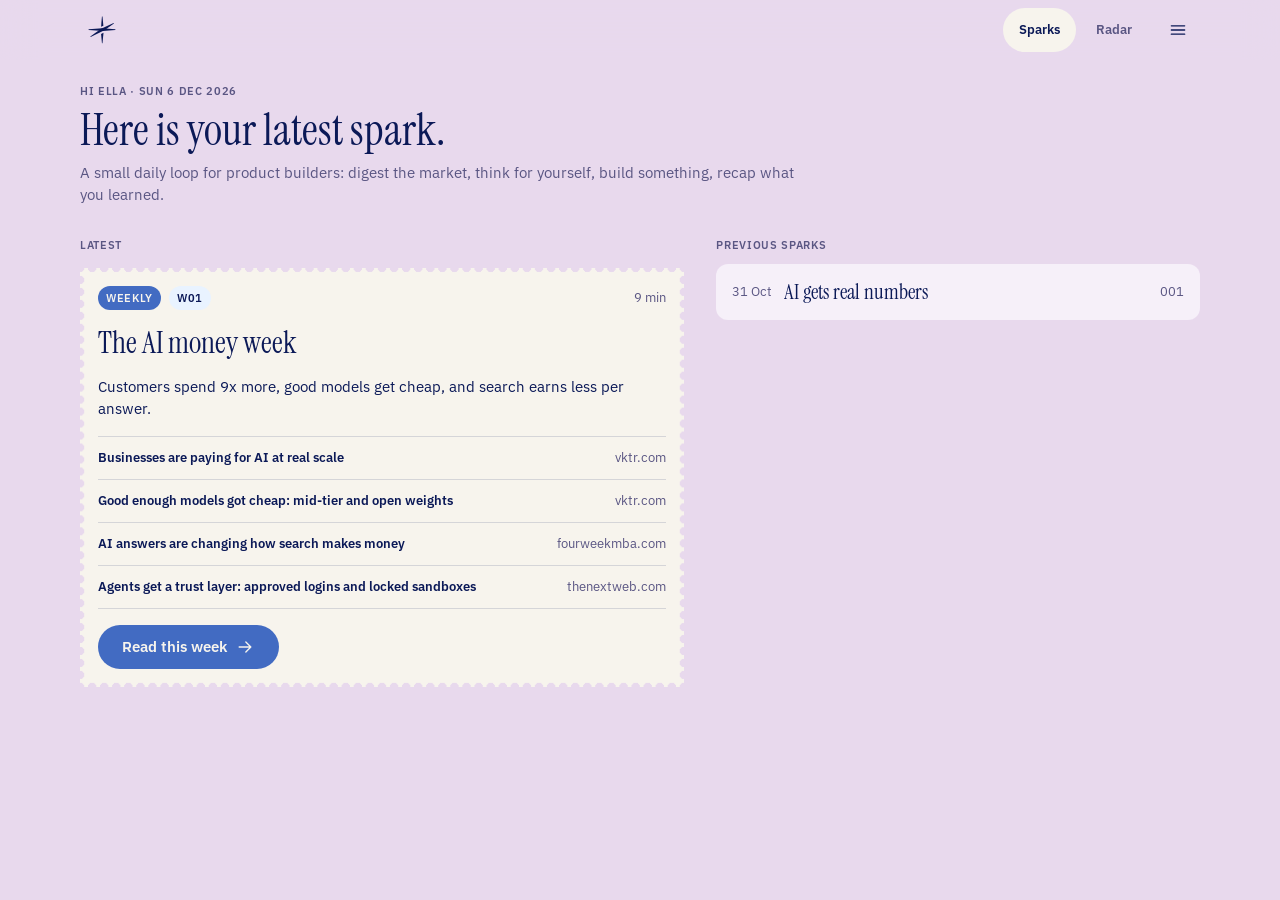
==== commit 1250417c: "Apply design system v1: light/dark themes, Sparks/Radar tabs, new tab grid - Site restyled on the ap" ====
--- a/index.html
+++ b/index.html
@@ -3,7 +3,7 @@
 <head>
 <meta charset="utf-8">
 <meta name="viewport" content="width=device-width, initial-scale=1, viewport-fit=cover">
-<meta name="theme-color" content="#f7f4ed">
+<meta name="theme-color" content="#e8d9ed">
 <meta name="apple-mobile-web-app-capable" content="yes">
 <meta name="mobile-web-app-capable" content="yes">
 <meta name="apple-mobile-web-app-title" content="daily-spark">
@@ -15,424 +15,275 @@
 <title>daily spark</title>
 <link rel="preconnect" href="https://fonts.googleapis.com">
 <link rel="preconnect" href="https://fonts.gstatic.com" crossorigin>
-<link href="https://fonts.googleapis.com/css2?family=IBM+Plex+Sans:wght@400;500;600&family=Instrument+Serif&display=swap" rel="stylesheet">
+<link href="https://fonts.googleapis.com/css2?family=IBM+Plex+Sans:wght@400;600&family=Instrument+Serif:ital@0;1&display=swap" rel="stylesheet">
 <style>
-/* daily-spark site. Final design locked 2026-10-31 (see ARCHITECTURE.md 3.9):
-   Petal palette, layout option 1 (each point is a stamp card), Instrument Serif + IBM Plex Sans. */
+/* daily spark site. Design system "daily spark" v1 (approved 2026-11-01, see ARCHITECTURE.md 3.9).
+   Two themes chosen by the reader in Menu > Appearance (Auto / Light / Dark). Every color, size,
+   space and radius below comes from the design system tokens; do not add one-off values. */
+:root, .t-light {
+  --bg-page: #e8d9ed; --bg-card: #f7f4ed; --bg-card-alt: #e9f3ff; --bg-card-past: #f6f0f9;
+  --ink: #0b1957; --ink-muted: #5a5683; --accent: #426bc2; --on-accent: #f7f4ed; --line: rgba(11,25,87,.14);
+  --nav: rgba(232,217,237,.84); --scrim: rgba(11,25,87,.32);
+  --shadow-raised: 0 10px 24px rgba(11,25,87,.12); --shadow-overlay: 0 20px 40px -20px rgba(11,25,87,.35);
+  color-scheme: light;
+}
+.t-dark {
+  --bg-page: #0b1957; --bg-card: #17286f; --bg-card-alt: #1b2f7c; --bg-card-past: #17286f;
+  --ink: #f7f4ed; --ink-muted: #b9bde3; --accent: #c7a9e3; --on-accent: #0b1957; --line: rgba(247,244,237,.16);
+  --nav: rgba(11,25,87,.86); --scrim: rgba(4,10,40,.5);
+  --shadow-raised: 0 10px 24px rgba(0,0,0,.25); --shadow-overlay: 0 20px 60px rgba(0,0,0,.4);
+  color-scheme: dark;
+}
 :root {
-  --p-bg: #e8d9ed; --p-ink: #0b1957; --p-muted: #5a5683; --p-line: rgba(11,25,87,.14); --p-accent: #426bc2;
-  --p-surface: #f7f4ed; --p-inset: rgba(255,255,255,.66); --p-chip: rgba(255,255,255,.72); --p-field: #ffffff; --p-nav: rgba(232,217,237,.74);
-  --p-display: "Instrument Serif", Georgia, serif;
-  --p-body: "IBM Plex Sans", system-ui, -apple-system, "Segoe UI", sans-serif;
-  color-scheme: light;
+  --m-ready: #c7f0d8; --m-emerging: #f6e6b4; --m-early: #f6c9c9; --ink-on-signal: #0b1957;
+  --s1: 4px; --s2: 8px; --s3: 12px; --s4: 16px; --s5: 24px; --s6: 32px; --s7: 48px;
+  --r-sm: 4px; --r-md: 12px; --r-lg: 20px; --r-pill: 999px;
+  --display: "Instrument Serif", Georgia, serif;
+  --body: "IBM Plex Sans", system-ui, -apple-system, "Segoe UI", sans-serif;
 }
 * { box-sizing: border-box; }
 [hidden] { display: none !important; }
 html, body { margin: 0; height: 100%; }
-body { background: var(--p-bg); color: var(--p-ink); }
+body { background: var(--bg-page); color: var(--ink); }
 button, input, textarea { font: inherit; color: inherit; }
-:focus-visible { outline: 2px solid var(--p-accent); outline-offset: 2px; }
-.device { position: relative; height: 100%; overflow: hidden; background: var(--p-bg); }
-.wrap-error { padding: 80px 18px; max-width: 640px; }
-/* Full-screen app on phones: keep content clear of the notch and home bar. */
-.bar.top { padding-top: env(safe-area-inset-top); }
-.bar.bottom { padding-bottom: env(safe-area-inset-bottom); }
-/* ---------- daily-spark (preview) ----------
-   One type scale: 11 label / 13 small / 15 body / 21 h3 / 30 h2 / 44 hero.
-   All numbers: body font, lining + tabular figures. */
-.ds {
-  --gap: 18px;
-  --item-gap: 14px;
-  --t-label: 11px; --t-small: 13px; --t-body: 15px; --t-h3: 21px; --t-h2: 30px; --t-hero: 44px;
-  position: relative; height: 100%; display: flex; flex-direction: column;
-  background: var(--p-bg); color: var(--p-ink); font-family: var(--p-body); font-size: var(--t-body); line-height: 1.6;
-  font-variant-numeric: lining-nums tabular-nums;
-}
-.ds.compact { --gap: 14px; --item-gap: 10px; --t-body: 14px; --t-h2: 26px; }
-.lbl { font-family: var(--p-body); font-size: var(--t-label); letter-spacing: .09em; text-transform: uppercase; font-weight: 600; color: var(--p-accent); }
-.lbl.muted { color: var(--p-muted); font-weight: 500; }
-.small { font-size: var(--t-small); color: var(--p-muted); }
-.num { font-family: var(--p-body); font-variant-numeric: lining-nums tabular-nums; }
+:focus-visible { outline: 2px solid var(--accent); outline-offset: 2px; }
+h1, h2, h3, p { margin: 0; }
+.device { position: relative; height: 100%; overflow: hidden; background: var(--bg-page); }
+.ds { position: relative; height: 100%; display: flex; flex-direction: column; background: var(--bg-page); color: var(--ink);
+  font-family: var(--body); font-size: 15px; line-height: 22px; font-variant-numeric: lining-nums tabular-nums; -webkit-font-smoothing: antialiased; }
+
+/* type: 11 label / 13 small / 15 body / 21 h3 / 30 h2 / 44 hero; weights 400 and 600 */
+.lbl { font-size: 11px; line-height: 14px; letter-spacing: .06em; text-transform: uppercase; font-weight: 600; color: var(--ink-muted); }
+.small { font-size: 13px; line-height: 18px; color: var(--ink-muted); }
+.num { font-variant-numeric: lining-nums tabular-nums; }
+
+/* icons */
+.ic, .iconbtn svg, .fb svg, .fbkey svg, .tabbar svg.ln { width: 20px; height: 20px; fill: none; stroke: currentColor; stroke-width: 1.6; stroke-linecap: round; stroke-linejoin: round; }
 
 /* translucent bars */
-.bar { position: absolute; left: 0; right: 0; z-index: 5; background: var(--p-nav); -webkit-backdrop-filter: blur(14px) saturate(1.3); backdrop-filter: blur(14px) saturate(1.3); }
-.bar.top { top: 0; border-bottom: 1px solid var(--p-line); }
-.bar.bottom { bottom: 0; border-top: 1px solid var(--p-line); }
-.topin { display: flex; align-items: center; justify-content: space-between; gap: 8px; padding: 12px 14px; }
-.iconbtn { border: 1px solid var(--p-line); background: var(--p-chip); color: var(--p-ink); border-radius: 999px; height: 34px; min-width: 34px; padding: 0 12px; cursor: pointer; font-size: var(--t-small); display: inline-flex; align-items: center; gap: 6px; }
-.iconbtn[aria-expanded="true"] { background: var(--p-ink); color: var(--p-bg); border-color: var(--p-ink); }
-.datebtn { display: inline-flex; align-items: center; gap: 4px; }
-.datebtn .d { font-weight: 600; }
-.wordmark { font-family: var(--p-display); font-size: 22px; line-height: 1; }
-
-.sheet { position: absolute; left: 10px; right: 10px; top: 70px; z-index: 6; top: 64px; background: var(--p-nav); -webkit-backdrop-filter: blur(18px) saturate(1.3); backdrop-filter: blur(18px) saturate(1.3); border: 1px solid var(--p-line); border-radius: 18px; padding: 16px; display: grid; gap: 16px; box-shadow: 0 20px 40px -20px rgba(11,25,87,.35); }
-.device.web .sheet { left: auto; right: 16px; width: 340px; }
-.device:not(.web) .sheet { top: 64px; }
-.sheet .row { display: grid; gap: 8px; }
-.seg2 { display: inline-flex; border: 1px solid var(--p-line); border-radius: 999px; overflow: hidden; width: fit-content; background: var(--p-chip); }
-.seg2 button { border: 0; background: transparent; padding: 6px 14px; cursor: pointer; color: var(--p-muted); font-size: var(--t-small); }
-.seg2 button[aria-pressed="true"] { background: var(--p-ink); color: var(--p-bg); }
-.datelist { list-style: none; margin: 0; padding: 0; display: grid; gap: 6px; max-height: 230px; overflow-y: auto; }
-.datelist button { width: 100%; text-align: left; border: 1px solid var(--p-line); background: var(--p-chip); color: var(--p-ink); border-radius: 12px; padding: 8px 12px; cursor: pointer; display: flex; justify-content: space-between; gap: 8px; font-size: var(--t-small); }
-.datelist button[aria-current="true"] { border-color: var(--p-accent); box-shadow: inset 0 0 0 1px var(--p-accent); font-weight: 600; }
-
-/* home */
-.home { flex: 1; overflow-y: auto; padding: 84px 18px 32px; display: grid; gap: 18px; align-content: start; justify-items: start; }
-.hero { display: grid; gap: 10px; max-width: 640px; }
-.hero h1 { font-family: var(--p-display); font-weight: 400; font-size: var(--t-hero); line-height: 1; margin: 0; }
-.hero p { margin: 0; color: var(--p-ink); }
-.loop { display: flex; flex-wrap: wrap; gap: 8px; }
-.loop > span { font-size: var(--t-small); border: 1px solid var(--p-line); background: var(--p-chip); border-radius: 999px; padding: 4px 12px; }
-.days { display: grid; gap: 8px; max-width: 720px; width: 100%; }
-.dayrow { display: grid; grid-template-columns: auto minmax(0, 1fr) auto; align-items: center; gap: 12px; text-align: left; border: 0; border-radius: 12px; padding: 11px 14px; background: var(--p-surface); color: var(--p-ink); cursor: pointer; font: inherit; }
-.dayrow, .dayrow:visited { text-decoration: none; }
-.dayrow:hover { box-shadow: inset 0 0 0 1px var(--p-accent); }
-.dayrow .dt { font-weight: 600; font-size: var(--t-small); white-space: nowrap; }
-.dayrow .sum { font-size: var(--t-small); overflow: hidden; text-overflow: ellipsis; white-space: nowrap; }
-.dayrow .ed { font-size: 12px; color: var(--p-muted); white-space: nowrap; }
-.today { background: var(--p-accent); color: #fff; border-radius: 999px; padding: 1px 8px; font-size: var(--t-label); letter-spacing: .08em; text-transform: uppercase; font-weight: 600; }
-
-/* detail */
+.bar { position: absolute; left: 0; right: 0; z-index: 5; background: var(--nav); -webkit-backdrop-filter: blur(16px); backdrop-filter: blur(16px); }
+.bar.top { top: 0; box-shadow: inset 0 -1px 0 var(--line); padding-top: env(safe-area-inset-top); }
+.bar.bottom { bottom: 0; box-shadow: inset 0 1px 0 var(--line); padding-bottom: env(safe-area-inset-bottom); }
+.topin { display: flex; align-items: center; justify-content: space-between; gap: var(--s2); min-height: 60px; padding: 0 var(--s2); max-width: 1184px; margin: 0 auto; }
+.iconbtn { display: inline-flex; align-items: center; justify-content: center; gap: var(--s1); min-width: 44px; height: 44px; padding: 0 var(--s3); border: 0; border-radius: var(--r-pill); background: transparent; color: var(--ink); cursor: pointer; font-size: 13px; font-weight: 600; text-decoration: none; }
+.iconbtn:hover, .iconbtn[aria-expanded="true"] { background: var(--bg-card); }
+.titlebtn { display: inline-flex; align-items: center; gap: var(--s1); min-height: 44px; padding: 0 var(--s3); border: 0; border-radius: var(--r-pill); background: transparent; color: var(--ink); font-size: 13px; font-weight: 600; cursor: pointer; }
+.titlebtn .ic { width: 16px; height: 16px; }
+.tabs { display: inline-flex; gap: var(--s1); }
+.tabs a { display: inline-flex; align-items: center; min-height: 44px; padding: 0 var(--s4); border-radius: var(--r-pill); font-size: 13px; font-weight: 600; color: var(--ink-muted); text-decoration: none; }
+.tabs a[aria-current="page"] { background: var(--bg-card); color: var(--ink); }
+.brandmk { display: inline-flex; width: 44px; height: 44px; align-items: center; justify-content: center; color: var(--ink); }
+.brandmk svg { width: 28px; height: 28px; }
+/* phone: Sparks / Radar tabs at the bottom of the two top-level screens */
+.tabbar { position: absolute; left: 0; right: 0; bottom: 0; z-index: 5; display: grid; grid-template-columns: repeat(2, minmax(0, 1fr)); padding: var(--s1) var(--s4) calc(var(--s2) + env(safe-area-inset-bottom)); background: var(--nav); -webkit-backdrop-filter: blur(16px); backdrop-filter: blur(16px); box-shadow: inset 0 1px 0 var(--line); }
+.tabbar a { display: flex; flex-direction: column; align-items: center; justify-content: center; gap: 2px; min-height: 52px; font-size: 11px; line-height: 14px; font-weight: 600; letter-spacing: .06em; text-transform: uppercase; color: var(--ink-muted); text-decoration: none; }
+.tabbar a[aria-current="page"] { color: var(--ink); }
+.tabbar a[aria-current="page"] svg { color: var(--accent); }
+.tabbar svg { width: 22px; height: 22px; }
+.device.web .tabbar { display: none; }
+
+/* menu: bottom sheet on phone, popover on web */
+.scrim { position: absolute; inset: 0; z-index: 6; background: var(--scrim); border: 0; padding: 0; cursor: pointer; }
+.sheet { position: absolute; z-index: 7; left: 0; right: 0; bottom: 0; max-height: calc(100% - 72px); overflow-y: auto; background: var(--bg-card); border-radius: var(--r-lg) var(--r-lg) 0 0; box-shadow: var(--shadow-overlay); padding: var(--s3) var(--s5) calc(var(--s6) + env(safe-area-inset-bottom)); display: grid; gap: var(--s5); }
+.sheet::before { content: ""; justify-self: center; width: 40px; height: 4px; border-radius: var(--r-pill); background: var(--line); }
+.device.web .sheet { left: auto; bottom: auto; right: max(var(--s4), calc((100% - 1184px) / 2 + var(--s2))); top: calc(64px + env(safe-area-inset-top)); width: 360px; max-height: calc(100% - 88px); border-radius: var(--r-lg); padding: var(--s5); }
+.device.web .sheet::before { display: none; }
+.device.web .scrim { background: transparent; }
+.sheet .row { display: grid; gap: var(--s2); }
+.sheet .pair { display: grid; grid-template-columns: repeat(2, minmax(0, 1fr)); gap: var(--s4); }
+.seg2 { display: inline-flex; gap: var(--s1); padding: var(--s1); border-radius: var(--r-pill); background: var(--bg-card-alt); width: fit-content; }
+.seg2.full { display: grid; grid-template-columns: repeat(3, minmax(0, 1fr)); width: 100%; }
+.seg2 button { display: inline-flex; align-items: center; justify-content: center; gap: 6px; min-height: 36px; padding: 0 var(--s4); border: 0; border-radius: var(--r-pill); background: transparent; color: var(--ink-muted); font-size: 13px; font-weight: 600; cursor: pointer; }
+.seg2 button[aria-pressed="true"] { background: var(--ink); color: var(--bg-card); }
+.seg2 .ic { width: 16px; height: 16px; }
+.datelist { list-style: none; margin: 0; padding: 0; display: grid; gap: var(--s2); max-height: 232px; overflow-y: auto; }
+.datelist button { width: 100%; min-height: 48px; text-align: left; border: 0; background: var(--bg-card-past); color: var(--ink); border-radius: var(--r-md); padding: var(--s2) var(--s3); cursor: pointer; display: flex; justify-content: space-between; align-items: center; gap: var(--s2); font-size: 13px; }
+.t-dark .datelist button { background: var(--bg-card-alt); }
+.datelist button[aria-current="true"] { box-shadow: inset 0 0 0 2px var(--accent); font-weight: 600; }
+.wtag { display: inline-flex; align-items: center; height: 20px; padding: 0 var(--s2); margin-right: var(--s2); border-radius: var(--r-pill); background: var(--accent); color: var(--on-accent); font-size: 11px; line-height: 14px; letter-spacing: .06em; text-transform: uppercase; font-weight: 600; vertical-align: 1px; }
+.fbkey { display: grid; grid-template-columns: repeat(2, minmax(0, 1fr)); gap: var(--s2) var(--s4); font-size: 13px; }
+.fbkey span { display: inline-flex; align-items: center; gap: var(--s2); }
+.field { width: 100%; min-width: 0; min-height: 44px; padding: 0 var(--s4); border-radius: var(--r-md); border: 1px solid var(--line); background: var(--bg-page); color: var(--ink); }
+.t-light .field { background: #ffffff; }
+.btn { display: inline-flex; align-items: center; justify-content: center; gap: var(--s2); min-height: 44px; padding: 0 var(--s5); border: 0; border-radius: var(--r-pill); background: var(--accent); color: var(--on-accent); font-size: 15px; font-weight: 600; text-decoration: none; cursor: pointer; justify-self: start; }
+.btn:hover { filter: brightness(1.06); }
+.btn.ghost { background: transparent; color: var(--ink); box-shadow: inset 0 0 0 1px var(--line); }
+.btn.sm { min-height: 40px; padding: 0 var(--s4); font-size: 13px; }
+
+/* home (Sparks tab) */
+.shome { flex: 1; overflow-y: auto; padding-bottom: calc(96px + env(safe-area-inset-bottom)); }
+.device.web .shome { padding-bottom: var(--s7); }
+.scont { width: min(1120px, 100% - 32px); margin: 0 auto; }
+.device.web .scont { width: min(1120px, 100% - 64px); }
+.snav { position: sticky; top: 0; z-index: 4; background: var(--nav); -webkit-backdrop-filter: blur(16px); backdrop-filter: blur(16px); padding-top: env(safe-area-inset-top); }
+.snav .scont { display: flex; justify-content: space-between; align-items: center; gap: var(--s2); min-height: 60px; }
+.snav .right { display: flex; align-items: center; gap: var(--s2); }
+.sgreet { padding: var(--s5) 0 var(--s6); display: grid; gap: var(--s2); max-width: 720px; }
+.sgreet h1 { font-family: var(--display); font-weight: 400; font-size: 44px; line-height: 48px; text-wrap: balance; }
+.sgreet p { color: var(--ink-muted); }
+.sgrid { display: grid; grid-template-columns: minmax(0, 1.25fr) minmax(0, 1fr); gap: var(--s6); align-items: start; }
+@media (max-width: 760px) { .sgrid { grid-template-columns: minmax(0, 1fr); gap: var(--s6); } }
+.srows { display: grid; gap: var(--s3); }
+.srow { display: grid; grid-template-columns: auto minmax(0, 1fr) auto; align-items: center; gap: var(--s3); min-height: 56px; padding: var(--s3) var(--s4); border-radius: var(--r-md); background: var(--bg-card-past); color: var(--ink); text-decoration: none; }
+.srow:hover { box-shadow: inset 0 0 0 1px var(--accent); }
+.srow .sd { font-size: 13px; color: var(--ink-muted); white-space: nowrap; }
+.srow .st { font-family: var(--display); font-size: 21px; line-height: 26px; overflow: hidden; text-overflow: ellipsis; white-space: nowrap; }
+.srow .st .wtag { font-family: var(--body); }
+.srow .se { font-size: 13px; color: var(--ink-muted); white-space: nowrap; }
+.sempty { margin: 0; padding: var(--s4); border: 1px dashed var(--line); border-radius: var(--r-md); color: var(--ink-muted); font-size: 13px; }
+.swk { display: grid; gap: var(--s1); padding: var(--s4); border-radius: var(--r-md); background: var(--bg-card-alt); color: var(--ink); text-decoration: none; }
+.swk:hover { box-shadow: inset 0 0 0 1px var(--accent); }
+.swk .st { font-family: var(--display); font-size: 21px; line-height: 26px; }
+.swk .se { font-size: 13px; color: var(--ink-muted); }
+
+/* stamp: the signature. Perforated edge cut from the card so the page shows through. */
+.stamp { --c: var(--bg-card); position: relative; padding: 6px; background: radial-gradient(circle at center, transparent 4px, var(--c) 4.5px) -6px -6px / 12px 12px round; color: var(--ink); }
+.stamp > .in { background: var(--c); padding: 10px; display: grid; gap: var(--s3); align-content: start; min-width: 0; }
+.mtoday { display: block; text-decoration: none; }
+.mtoday > .in { gap: var(--s4); padding: var(--s3); }
+.mtoday .pills { display: flex; gap: var(--s2); flex-wrap: wrap; align-items: center; }
+.chip { display: inline-flex; align-items: center; height: 24px; padding: 0 var(--s2); border-radius: var(--r-pill); background: var(--bg-card-alt); color: var(--ink); font-size: 11px; line-height: 14px; letter-spacing: .06em; text-transform: uppercase; font-weight: 600; white-space: nowrap; }
+.chip.accent { background: var(--accent); color: var(--on-accent); }
+.mtoday h2 { font-family: var(--display); font-weight: 400; font-size: 30px; line-height: 34px; text-wrap: balance; }
+.mtoday ul { margin: 0; padding: 0; list-style: none; border-top: 1px solid var(--line); }
+.mtoday li { display: flex; justify-content: space-between; gap: var(--s3); padding: var(--s3) 0; border-bottom: 1px solid var(--line); font-size: 13px; line-height: 18px; font-weight: 600; }
+.mtoday li span:last-child { color: var(--ink-muted); font-weight: 400; white-space: nowrap; }
+.mtoday .btn { justify-self: start; }
+
+/* edition pages */
+.home { flex: 1; overflow-y: auto; padding: calc(84px + env(safe-area-inset-top)) var(--s4) var(--s6); }
 .detail { flex: 1; min-height: 0; display: flex; flex-direction: column; }
 .track { flex: 1; display: flex; overflow-x: auto; scroll-snap-type: x mandatory; scrollbar-width: none; min-height: 0; }
 .track::-webkit-scrollbar { display: none; }
-.slide { flex: 0 0 100%; min-width: 0; scroll-snap-align: center; padding: 74px 18px 76px; overflow-y: auto; display: flex; flex-direction: column; align-items: center; }
-.slide > .card { width: min(700px, 100%); }
-.flow { flex: 1; overflow-y: auto; padding: 74px 18px 32px; display: grid; gap: 26px; align-content: start; justify-items: center; }
+.slide { flex: 0 0 100%; min-width: 0; scroll-snap-align: center; padding: calc(84px + env(safe-area-inset-top)) var(--s4) calc(96px + env(safe-area-inset-bottom)); overflow-y: auto; display: flex; flex-direction: column; align-items: center; }
+.slide > .card { width: min(720px, 100%); }
+.flow { flex: 1; overflow-y: auto; padding: calc(84px + env(safe-area-inset-top)) var(--s4) var(--s7); display: grid; gap: var(--s7); align-content: start; justify-items: center; }
 .flow > .card { width: min(720px, 100%); }
-.titlebtn { border: 0; background: transparent; color: var(--p-ink); font-weight: 600; font-size: var(--t-body); cursor: pointer; padding: 6px 8px; border-radius: 8px; display: inline-flex; gap: 6px; align-items: center; }
-.titlebtn .caret { font-size: 10px; color: var(--p-muted); }
-.dots { display: flex; justify-content: center; align-items: center; gap: 10px; padding: 12px 0 16px; }
-.dots .dot { width: 7px; height: 7px; border-radius: 50%; background: var(--p-line); border: 0; padding: 0; cursor: pointer; }
-.dots .dot[aria-current="true"] { background: var(--p-accent); width: 20px; border-radius: 6px; }
-.dots .nav { border: 1px solid var(--p-line); background: var(--p-chip); color: var(--p-ink); border-radius: 999px; width: 32px; height: 32px; cursor: pointer; }
-
-/* cards */
-.card { position: relative; background: var(--card, var(--p-surface)); color: var(--p-ink); border-radius: 20px; padding: 22px; display: grid; gap: var(--gap); align-content: start; }
-.layout-1 .card { background: transparent; padding: 4px 2px; border-radius: 0; }
-.layout-1 .item, .layout-2 .card { position: relative; isolation: isolate; background: transparent; border-radius: 3px; margin: 6px; }
-.layout-1 .item::before, .layout-2 .card::before {
-  content: ""; position: absolute; inset: -6px; z-index: -1; border-radius: 2px;
-  background:
-    radial-gradient(circle at 50% 0, var(--p-bg) 4px, transparent 4.5px) 0 -1px / 13px 7px repeat-x,
-    radial-gradient(circle at 50% 100%, var(--p-bg) 4px, transparent 4.5px) 0 calc(100% + 1px) / 13px 7px repeat-x,
-    radial-gradient(circle at 0 50%, var(--p-bg) 4px, transparent 4.5px) -1px 0 / 7px 13px repeat-y,
-    radial-gradient(circle at 100% 50%, var(--p-bg) 4px, transparent 4.5px) calc(100% + 1px) 0 / 7px 13px repeat-y,
-    var(--card, var(--p-surface));
-}
-.layout-1 .item { padding: 18px; }
-.layout-2 .item { background: transparent; border-radius: 0; padding: 0 0 26px; border-bottom: 1px solid var(--p-line); }
-.layout-2 .items { gap: 26px; }
-.layout-2 .items > .item:last-child, .layout-2 .card > .item:last-child { border-bottom: 0; padding-bottom: 0; }
-.layout-2 .qs { gap: 22px; }
-.layout-2 .qs li { background: transparent; border-radius: 0; padding: 0 0 22px; border-bottom: 1px solid var(--p-line); }
-.layout-2 .qs li:last-child { border-bottom: 0; padding-bottom: 0; }
-.layout-1 .qs li { padding: 18px; }
-.stat { display: flex; align-items: baseline; gap: 10px; flex-wrap: wrap; }
-.stat .v { font-family: var(--p-body); font-weight: 600; font-size: 26px; line-height: 1; color: var(--p-accent); font-variant-numeric: lining-nums tabular-nums; }
-.stat .l { font-size: var(--t-small); color: var(--p-muted); }
-.kicker { display: flex; justify-content: space-between; align-items: baseline; gap: 12px; }
-.card h2 { font-family: var(--p-display); font-weight: 400; font-size: var(--t-h2); line-height: 1.08; margin: 0; text-wrap: balance; }
-.card h3 { font-family: var(--p-display); font-weight: 400; font-size: var(--t-h3); line-height: 1.18; margin: 0; text-wrap: balance; }
-.card p { margin: 0; }
-.items { display: grid; gap: var(--gap); }
-.item { background: var(--p-inset); border-radius: 14px; padding: 16px; display: grid; gap: var(--item-gap); }
-.block { display: grid; gap: 6px; }
-.srcline { display: flex; flex-wrap: wrap; gap: 4px 10px; align-items: baseline; font-size: var(--t-small); color: var(--p-muted); }
-.srcline a { color: var(--p-accent); text-decoration: none; font-weight: 500; }
+.dots { display: flex; justify-content: center; align-items: center; gap: var(--s2); min-height: 68px; }
+.dots .dot { width: 8px; height: 8px; border-radius: var(--r-pill); background: var(--line); border: 0; padding: 0; cursor: pointer; }
+.dots .dot[aria-current="true"] { background: var(--ink); width: 24px; }
+.dots .nav { width: 44px; height: 44px; border: 0; border-radius: var(--r-pill); background: transparent; color: var(--ink); cursor: pointer; display: inline-flex; align-items: center; justify-content: center; }
+.dots .nav:hover { background: var(--bg-card); }
+
+/* a section = title on the page + one stamp per point; sections alternate card colors */
+.card { --c: var(--bg-card); display: grid; gap: var(--s4); align-content: start; }
+.card.alt { --c: var(--bg-card-alt); }
+.kicker { display: flex; justify-content: space-between; align-items: baseline; gap: var(--s3); margin-bottom: var(--s2); }
+.card h2 { font-family: var(--display); font-weight: 400; font-size: 30px; line-height: 34px; text-wrap: balance; }
+.card h3 { font-family: var(--display); font-weight: 400; font-size: 21px; line-height: 26px; text-wrap: balance; }
+.items { display: grid; gap: var(--s4); }
+.item { --c: inherit; position: relative; padding: 6px; background: radial-gradient(circle at center, transparent 4px, var(--c) 4.5px) -6px -6px / 12px 12px round; color: var(--ink); text-decoration: none; display: block; }
+.item > .in { background: var(--c); padding: 10px; display: grid; gap: var(--s3); align-content: start; min-width: 0; }
+.block { display: grid; gap: var(--s1); }
+.srcline { display: flex; flex-wrap: wrap; gap: var(--s1) var(--s2); align-items: center; font-size: 13px; line-height: 18px; color: var(--ink-muted); }
+.srcline a { color: var(--accent); text-decoration: none; font-weight: 600; }
 .srcline a:hover { text-decoration: underline; }
-.badge { justify-self: start; font-size: var(--t-label); letter-spacing: .08em; text-transform: uppercase; border: 1px solid var(--p-line); border-radius: 999px; padding: 1px 8px; color: var(--p-muted); background: var(--p-chip); }
-.pts { margin: 0; padding-left: 18px; display: grid; gap: 6px; }
-.pts li::marker { color: var(--p-accent); }
-.why { border-left: 2px solid var(--p-accent); padding-left: 12px; }
-.fb { display: flex; gap: 8px; padding-top: 2px; }
-.fb button { width: 34px; height: 34px; display: inline-grid; place-items: center; border: 1px solid var(--p-line); background: var(--p-chip); border-radius: 999px; padding: 0; cursor: pointer; color: var(--p-ink); }
-.fb svg { width: 17px; height: 17px; fill: none; stroke: currentColor; stroke-width: 1.8; stroke-linecap: round; stroke-linejoin: round; }
-.fbkey { display: grid; grid-template-columns: repeat(2, minmax(0, 1fr)); gap: 6px 12px; font-size: var(--t-small); }
-.fbkey span { display: inline-flex; align-items: center; gap: 6px; }
-.fbkey svg { width: 15px; height: 15px; fill: none; stroke: var(--p-accent); stroke-width: 1.8; stroke-linecap: round; stroke-linejoin: round; }
-.fb button[aria-pressed="true"] { background: var(--p-accent); border-color: var(--p-accent); color: #fff; }
-.fb .notebtn { width: auto; padding: 0 12px 0 10px; gap: 6px; display: inline-flex; font-size: var(--t-small); margin-left: 4px; }
-.fb .notebtn[aria-pressed="true"] { background: var(--p-ink); border-color: var(--p-ink); color: var(--p-surface); }
-.weekly .fb .notebtn[aria-pressed="true"] { background: #c7a9e3; border-color: #c7a9e3; color: #0b1957; }
-.notebox { display: grid; gap: 8px; }
-.notebox textarea { width: 100%; min-height: 38px; height: 38px; resize: none; overflow: hidden; line-height: 1.45; border: 1px solid var(--p-line); border-radius: 12px; padding: 10px 12px; background: var(--p-field); color: var(--p-ink); font: inherit; font-size: var(--t-small); }
-.notebox .row2 { display: flex; gap: 10px; align-items: center; flex-wrap: wrap; }
-.notebox .save { margin: 0; }
-.lock { display: inline-flex; gap: 6px; align-items: center; font-size: 12px; border: 1px dashed var(--p-muted); border-radius: 999px; padding: 2px 10px; color: var(--p-muted); width: fit-content; }
-.quote { font-family: var(--p-display); font-size: 26px; line-height: 1.15; margin: 0; text-wrap: balance; }
-.qs { margin: 0; padding: 0; list-style: none; display: grid; gap: var(--item-gap); counter-reset: q; }
-.qs li { background: var(--p-inset); border-radius: 14px; padding: 14px 16px; display: grid; grid-template-columns: 28px minmax(0, 1fr); gap: 6px; }
-.qs li > .qn { font-family: var(--p-body); font-size: var(--t-small); font-weight: 600; color: var(--p-accent); padding-top: 3px; font-variant-numeric: lining-nums tabular-nums; }
-.qs li > .qt { min-width: 0; }
-.qs .ctx { display: block; font-size: var(--t-small); color: var(--p-muted); margin-top: 4px; }
-.answer { width: 100%; min-height: 76px; border: 1px solid var(--p-line); border-radius: 12px; background: var(--p-field); padding: 10px 12px; resize: vertical; color: var(--p-ink); }
-.ex-opt .goal { font-weight: 600; }
-.ex-head { display: flex; justify-content: space-between; align-items: center; gap: 10px; }
-.ex-opt ol { margin: 0; padding-left: 20px; display: grid; gap: 4px; }
-.ex-opt button { border: 1px solid var(--p-accent); background: var(--p-chip); color: var(--p-accent); border-radius: 999px; padding: 4px 14px; font-size: var(--t-small); cursor: pointer; white-space: nowrap; }
-.ex-opt button[aria-pressed="true"] { background: var(--p-accent); color: #fff; }
-.save { justify-self: start; background: var(--p-ink); color: var(--p-bg); border: 0; border-radius: 999px; padding: 6px 18px; cursor: pointer; }
-
-/* new tab */
-.browser { height: 100%; display: flex; flex-direction: column; background: var(--p-bg); position: relative; }
-.chrome-bar { display: flex; align-items: center; gap: 8px; padding: 8px 12px; background: #dfe3ee; font-size: 12px; color: #3b4466; }
-.chrome-bar .tabx { background: #fff; border-radius: 8px 8px 0 0; padding: 4px 14px; }
-.chrome-bar .dotsx { display: flex; gap: 5px; }
-.chrome-bar .dotsx i { width: 10px; height: 10px; border-radius: 50%; background: #c2c8da; display: block; }
-.nt-body { flex: 1; display: grid; place-items: center; padding: 24px 16px; overflow-y: auto; }
-.nt-card { width: min(620px, 100%); }
-.nt-heads { margin: 0; padding: 0; list-style: none; display: grid; gap: 8px; }
-.nt-heads li { display: flex; justify-content: space-between; gap: 10px; background: var(--p-inset); border-radius: 10px; padding: 8px 12px; }
-.nt-btns { display: flex; flex-wrap: wrap; gap: 8px; }
-.nt-btns button { border: 1px solid var(--p-line); background: var(--p-chip); color: var(--p-ink); border-radius: 999px; padding: 6px 12px; cursor: pointer; font-size: var(--t-small); }
-.nt-btns button[aria-pressed="true"] { background: var(--p-accent); border-color: var(--p-accent); color: #fff; }
-.readfull { color: var(--p-accent); font-weight: 600; text-decoration: none; }
-@media (prefers-reduced-motion: no-preference) { .track, .flow, .home { scroll-behavior: smooth; } }
-
-
-.home, .flow, .slide { padding-top: calc(74px + env(safe-area-inset-top)) !important; }
-.slide { padding-bottom: calc(76px + env(safe-area-inset-bottom)) !important; }
-.sheet { top: calc(64px + env(safe-area-inset-top)) !important; }
-
-/* ---------- Web home (760px and up): logo bar, big Today card left, compact list right ---------- */
-.whome { flex: 1; overflow-y: auto; }
-.wcont { width: min(1160px, 100% - 64px); margin: 0 auto; }
-.wnav { position: sticky; top: 0; z-index: 4; background: var(--p-nav); -webkit-backdrop-filter: blur(14px); backdrop-filter: blur(14px); border-bottom: 1px solid var(--p-line); }
-.wnav .wcont { display: flex; justify-content: space-between; align-items: center; padding: 14px 0; }
-.brand { display: inline-flex; align-items: center; gap: 10px; color: var(--p-ink); text-decoration: none; }
-.brand svg { width: 34px; height: 34px; }
-.brand span { font-family: var(--p-display); font-style: italic; font-size: 28px; line-height: 1; }
-.whero { padding: 44px 0 30px; display: grid; gap: 10px; }
-.whero h1 { font-family: var(--p-display); font-weight: 400; font-size: 58px; line-height: 1; margin: 0; text-wrap: balance; }
-.whero p { margin: 0; max-width: 640px; font-size: 16px; }
-.wgrid { display: grid; grid-template-columns: minmax(0, 1.12fr) minmax(0, 1fr); padding-bottom: 48px; }
-.wtoday { padding-right: 32px; border-right: 1px solid var(--p-line); display: grid; gap: 18px; align-content: start; color: var(--p-ink); }
-.cover { position: relative; aspect-ratio: 3 / 2; border-radius: 18px; overflow: hidden; display: grid; place-items: center; text-decoration: none;
-  background: radial-gradient(120% 90% at 0% 0%, #e9f3ff 0%, transparent 55%), radial-gradient(120% 120% at 100% 100%, #f1d9e9 0%, transparent 55%), linear-gradient(135deg, #b9c8f5 0%, #b394d0 55%, #e2b9d6 100%); }
-.cover .mk { color: #fbf0dc; width: 34%; display: block; filter: drop-shadow(0 6px 18px rgba(11,25,87,.18)); }
-.cover .mk svg { width: 100%; height: auto; display: block; }
-.cover .ck { position: absolute; top: 18px; left: 20px; right: 20px; display: flex; justify-content: space-between; font-size: 12px; letter-spacing: .1em; text-transform: uppercase; color: #fbf0dc; font-weight: 600; }
-.cover .ck span { background: rgba(11,25,87,.42); -webkit-backdrop-filter: blur(6px); backdrop-filter: blur(6px); border-radius: 999px; padding: 3px 10px; }
-.wtoday h2 { font-family: var(--p-display); font-weight: 400; font-size: 40px; line-height: 1.05; margin: 0; text-wrap: balance; }
-.wtoday .sub { margin: 0; font-size: 17px; }
-.wtoday ul { margin: 0; padding: 0; list-style: none; display: grid; gap: 8px; }
-.wtoday li a { display: flex; justify-content: space-between; gap: 12px; background: var(--p-surface); border-radius: 10px; padding: 9px 12px; color: var(--p-ink); text-decoration: none; font-size: 14px; }
-.wtoday li a:hover { box-shadow: inset 0 0 0 1px var(--p-accent); }
-.wtoday li span:last-child { color: var(--p-muted); font-size: 12px; white-space: nowrap; }
-.wmeta { font-size: 12px; letter-spacing: .1em; text-transform: uppercase; color: var(--p-muted); }
-.readbtn { justify-self: start; background: var(--p-ink); color: var(--p-surface); border-radius: 999px; padding: 9px 18px; text-decoration: none; font-weight: 500; }
-.wlist { padding-left: 32px; display: grid; align-content: start; }
-.wlist > .lbl { margin-bottom: 6px; }
-.wrow { display: grid; grid-template-columns: minmax(0, 1fr) 132px; gap: 18px; padding: 18px 0; border-bottom: 1px solid var(--p-line); color: var(--p-ink); text-decoration: none; align-items: start; }
-.wrow:last-child { border-bottom: 0; }
-.wrow h3 { margin: 0 0 4px; font-weight: 600; font-size: 18px; line-height: 1.3; }
-.wrow p { margin: 0 0 8px; font-size: 14px; color: #3b4470; display: -webkit-box; -webkit-line-clamp: 2; -webkit-box-orient: vertical; overflow: hidden; }
-.wrow:hover h3 { color: var(--p-accent); }
-.thumb { aspect-ratio: 3 / 2; border-radius: 10px; display: grid; place-items: center; position: relative; overflow: hidden; color: #fbf0dc; }
-.thumb .mk { width: 34%; display: block; }
-.thumb .mk svg { width: 100%; height: auto; display: block; }
-.thumb b { position: absolute; left: 8px; bottom: 6px; font-size: 11px; font-weight: 600; letter-spacing: .04em; }
-.t0 { background: linear-gradient(135deg, #b394d0, #e2b9d6); } .t1 { background: linear-gradient(135deg, #426bc2, #b394d0); }
-.t2 { background: linear-gradient(135deg, #0b1957, #426bc2); } .t3 { background: linear-gradient(135deg, #d2b3db, #9db8f0); }
-.empty { margin: 0; padding: 18px; border: 1px dashed var(--p-line); border-radius: 14px; color: var(--p-muted); font-size: 14px; }
-.wfoot { border-top: 1px solid var(--p-line); }
-.wfoot .wcont { display: flex; justify-content: space-between; gap: 12px; padding: 18px 0 28px; font-size: 13px; color: var(--p-muted); }
-.hero .brand svg { width: 40px; height: 40px; }
-.hero .brand span { font-size: 40px; }
-
-/* ---------- Home: Pinterest-style stamp grid on Lace (beige). Today = biggest card. ---------- */
-.device.home-bg, .home-bg .ds { --p-bg: #f7f4ed; --p-nav: rgba(247,244,237,.8); background: #f7f4ed; }
-.mhome { flex: 1; overflow-y: auto; }
-.mcont { width: min(1200px, 100% - 40px); margin: 0 auto; }
-.mnav { position: sticky; top: 0; z-index: 4; background: var(--p-nav); -webkit-backdrop-filter: blur(14px); backdrop-filter: blur(14px); border-bottom: 1px solid var(--p-line); padding-top: env(safe-area-inset-top); }
-.mnav .mcont { display: flex; justify-content: space-between; align-items: center; padding: 12px 0; }
-.mhero { padding: 30px 0 22px; display: grid; gap: 8px; }
-.mhero h1 { font-family: var(--p-display); font-weight: 400; font-size: clamp(34px, 6vw, 58px); line-height: 1; margin: 0; text-wrap: balance; }
-.mhero p { margin: 0; max-width: 640px; }
-.mgrid { display: grid; grid-template-columns: repeat(auto-fill, minmax(230px, 1fr)); grid-auto-rows: 6px; column-gap: 18px; padding: 6px 0 40px; }
-@media (max-width: 560px) { .mgrid { grid-template-columns: repeat(2, minmax(0, 1fr)); column-gap: 12px; } }
-.mcard { position: relative; isolation: isolate; margin: 6px; padding: 18px; display: grid; gap: 10px; align-content: start; align-self: start; color: var(--p-ink); text-decoration: none; }
-.mcard::before { content: ""; position: absolute; inset: -6px; z-index: -1; border-radius: 2px;
-  background:
-    radial-gradient(circle at 50% 0, var(--p-bg) 4px, transparent 4.5px) 0 -1px / 13px 7px repeat-x,
-    radial-gradient(circle at 50% 100%, var(--p-bg) 4px, transparent 4.5px) 0 calc(100% + 1px) / 13px 7px repeat-x,
-    radial-gradient(circle at 0 50%, var(--p-bg) 4px, transparent 4.5px) -1px 0 / 7px 13px repeat-y,
-    radial-gradient(circle at 100% 50%, var(--p-bg) 4px, transparent 4.5px) calc(100% + 1px) 0 / 7px 13px repeat-y,
-    var(--card); }
-.mcard:hover::before { filter: brightness(.98) saturate(1.1); }
-.mcard .mmeta { display: flex; justify-content: space-between; gap: 8px; font-size: 11px; letter-spacing: .09em; text-transform: uppercase; color: var(--p-muted); }
-.mcard h3 { font-family: var(--p-display); font-weight: 400; font-size: 23px; line-height: 1.12; margin: 0; text-wrap: balance; }
-.mcard p { margin: 0; font-size: 14px; color: #3b4470; }
-.mcard .mfoot { display: flex; justify-content: space-between; align-items: center; font-size: 12px; color: var(--p-muted); padding-top: 4px; }
-.mcard .mk { width: 18px; height: 18px; color: var(--p-accent); display: inline-flex; }
-.mcard .mk svg { width: 100%; height: 100%; }
-.mcard.prev { gap: 8px; padding: 16px 18px; }
-.mcard.mtoday { grid-column: span 2; padding: 26px; gap: 14px; }
-@media (max-width: 560px) { .mcard.mtoday { grid-column: 1 / -1; padding: 20px; } .mcard.mtoday li { flex-direction: column; gap: 2px; } }
-.mcard.mtoday .pills { display: flex; gap: 6px; flex-wrap: wrap; }
-.mcard.mtoday .pills span { background: var(--p-ink); color: var(--p-surface); border-radius: 999px; padding: 2px 10px; font-size: 11px; letter-spacing: .09em; text-transform: uppercase; font-weight: 600; }
-.mcard.mtoday .pills span + span { background: rgba(255,255,255,.7); color: var(--p-ink); }
-.mcard.mtoday h2 { font-family: var(--p-display); font-weight: 400; font-size: clamp(32px, 4.2vw, 46px); line-height: 1.02; margin: 0; text-wrap: balance; }
-.mcard.mtoday .sub { font-size: 16px; color: var(--p-ink); }
-.mcard.mtoday .bigmk { position: absolute; right: 22px; top: 18px; width: 64px; height: 64px; color: var(--p-accent); opacity: .9; }
-.mcard.mtoday .bigmk svg { width: 100%; height: 100%; }
-.mcard.mtoday ul { margin: 0; padding: 0; list-style: none; display: grid; gap: 8px; }
-.mcard.mtoday li { display: flex; justify-content: space-between; gap: 12px; background: rgba(255,255,255,.66); border-radius: 10px; padding: 8px 12px; font-size: 14px; }
-.mcard.mtoday li span:last-child { color: var(--p-muted); font-size: 12px; white-space: nowrap; }
-.mcard.mtoday .go { justify-self: start; background: var(--p-ink); color: var(--p-surface); border-radius: 999px; padding: 8px 18px; font-weight: 500; font-size: 14px; }
-.mfootbar { border-top: 1px solid var(--p-line); }
-.mfootbar .mcont { display: flex; justify-content: space-between; gap: 12px; padding: 16px 0 24px; font-size: 13px; color: var(--p-muted); }
-
-/* ---------- Home v3 (per Ella's sketch): logo + settings, thick rule, greeting, Today left, one-line rows right ---------- */
-.shome { flex: 1; overflow-y: auto; }
-.scont { width: min(1100px, 100% - 40px); margin: 0 auto; }
-.snav { position: sticky; top: 0; z-index: 4; background: var(--p-nav); -webkit-backdrop-filter: blur(14px); backdrop-filter: blur(14px); padding-top: env(safe-area-inset-top); }
-.snav .scont { display: flex; justify-content: space-between; align-items: center; padding: 16px 0 14px; border-bottom: 2px solid var(--p-ink); }
-.sgreet { padding: 40px 0 28px; display: grid; gap: 6px; }
-.sgreet h1 { font-family: var(--p-display); font-weight: 400; font-size: clamp(30px, 4.6vw, 46px); line-height: 1.05; margin: 0; text-wrap: balance; }
-.sgreet p { margin: 0; color: var(--p-muted); }
-.sgrid { display: grid; grid-template-columns: minmax(0, 1.25fr) minmax(0, 1fr); gap: 28px; padding-bottom: 44px; align-items: start; }
-@media (max-width: 760px) { .sgrid { grid-template-columns: minmax(0, 1fr); gap: 22px; } }
-.srows { display: grid; gap: 12px; }
-.srows > .lbl { margin-bottom: 2px; }
-.srow { display: grid; grid-template-columns: auto minmax(0, 1fr) auto; align-items: center; gap: 14px; padding: 14px 16px; border-radius: 10px; background: #f1e8f5; color: var(--p-ink); text-decoration: none; }
-.srow:hover { box-shadow: inset 0 0 0 1px var(--p-accent); }
-.srow .sd { font-weight: 600; font-size: 14px; white-space: nowrap; }
-.srow .st { font-family: var(--p-display); font-size: 19px; line-height: 1.2; overflow: hidden; text-overflow: ellipsis; white-space: nowrap; }
-.srow .se { font-size: 12px; color: var(--p-muted); white-space: nowrap; }
-.sempty { margin: 0; padding: 16px; border: 1px dashed var(--p-line); border-radius: 10px; color: var(--p-muted); font-size: 14px; }
-.sgrid .mcard.mtoday { grid-column: auto; margin: 6px; }
-
-/* ---------- Weekly + Radar: Midnight blue stamp style (Lace text on midnight) ---------- */
-.device.weekly, .weekly .ds {
-  --p-bg: #0b1957; --p-ink: #f7f4ed; --p-muted: #b9bde3; --p-line: rgba(247,244,237,.16); --p-accent: #c7a9e3;
-  --p-surface: #17286f; --p-inset: rgba(255,255,255,.06); --p-chip: rgba(255,255,255,.08); --p-field: #17286f; --p-nav: rgba(11,25,87,.8);
-  background: #0b1957; color: #f7f4ed;
-}
-.weekly .seg2 button[aria-pressed="true"], .weekly .iconbtn[aria-expanded="true"] { background: #f7f4ed; color: #0b1957; }
-.weekly a { color: #e9d9f7; }
-.weekly .stat .v { color: #c7a9e3; }
-.wtag { display: inline-block; background: #0b1957; color: #f7f4ed; border-radius: 999px; padding: 1px 8px; font-family: var(--p-body); font-size: 10px; letter-spacing: .09em; text-transform: uppercase; font-weight: 600; vertical-align: 2px; margin-right: 8px; }
-.weekly .wtag { background: #c7a9e3; color: #0b1957; }
-.pill { display: inline-block; border-radius: 999px; padding: 1px 9px; font-size: 10px; letter-spacing: .09em; text-transform: uppercase; font-weight: 600; background: var(--p-chip); color: var(--p-ink); border: 1px solid var(--p-line); }
-.pill.mega, .pill.ready { background: #c7f0d8; color: #0b1957; border-color: transparent; }
-.pill.hype, .pill.early { background: #f6c9c9; color: #0b1957; border-color: transparent; }
-.pill.emerging { background: #f6e6b4; color: #0b1957; border-color: transparent; }
-.pill.new { background: #c7a9e3; color: #0b1957; border-color: transparent; }
-.pills2 { display: flex; gap: 6px; flex-wrap: wrap; align-items: center; }
-.evlist { display: grid; gap: 10px; }
-.evlist .ev { display: grid; gap: 2px; }
-.rgroup { display: grid; gap: 4px; }
-.rgroup > h3 { margin-top: 8px; }
-/* home: weekly as Today card, and the "This week" card */
-.mcard.mweek { color: #f7f4ed; }
-.mcard.mweek .mmeta, .mcard.mweek .sub { color: #dcdcf2; }
-.mcard.mweek .pills span { background: #c7a9e3; color: #0b1957; }
-.mcard.mweek .pills span + span { background: rgba(255,255,255,.14); color: #f7f4ed; }
-.mcard.mweek li { background: rgba(255,255,255,.08); }
-.mcard.mweek li span:last-child { color: #c9cbe8; }
-.mcard.mweek .bigmk { color: #c7a9e3; }
-.mcard.mweek .go { background: #f7f4ed; color: #0b1957; }
-.swk { display: grid; gap: 6px; padding: 16px 18px; border-radius: 12px; background: #0b1957; color: #f7f4ed; text-decoration: none; margin-bottom: 10px; }
-.swk:hover { box-shadow: 0 0 0 2px #c7a9e3; }
-.swk .st { font-family: var(--p-display); font-size: 22px; line-height: 1.15; }
-.swk .se { font-size: 12px; color: #c9cbe8; }
-.srow .st .wtag { font-family: var(--p-body); }
-.sradar { display: flex; justify-content: space-between; gap: 12px; align-items: center; padding: 12px 16px; border-radius: 10px; border: 1px dashed var(--p-line); color: var(--p-ink); text-decoration: none; font-size: 14px; margin-top: 4px; }
-.sradar:hover { border-color: var(--p-accent); }
-
-/* ---------- Radar dashboard: circle + list, detail panel / bottom sheet, history ---------- */
-.rflow { flex: 1; overflow-y: auto; padding: 74px 18px 40px; }
-.rwrap { width: min(980px, 100%); margin: 0 auto; display: grid; gap: 18px; }
-.rhead { display: flex; justify-content: space-between; align-items: end; gap: 12px; flex-wrap: wrap; }
-.rhead h2 { font-family: var(--p-display); font-weight: 400; font-size: 34px; line-height: 1.05; margin: 0; }
-.rhead p { margin: 4px 0 0; color: var(--p-muted); font-size: 14px; max-width: 640px; }
-.rstats { display: flex; gap: 8px; flex-wrap: wrap; }
-.rstat { background: #17286f; border-radius: 12px; padding: 10px 14px; display: grid; gap: 2px; min-width: 92px; }
-.rstat b { font-size: 22px; line-height: 1; font-weight: 600; }
-.rstat span { font-size: 11px; letter-spacing: .08em; text-transform: uppercase; color: var(--p-muted); }
-@media (max-width: 760px) { .rstats { display: grid; grid-template-columns: repeat(4, minmax(0, 1fr)); width: 100%; } .rstat { min-width: 0; padding: 8px 10px; } .rstat span { font-size: 9px; } }
-.rgrid { display: grid; grid-template-columns: minmax(0, 1.1fr) minmax(0, 1fr); gap: 22px; align-items: start; }
-@media (max-width: 860px) { .rgrid { grid-template-columns: minmax(0, 1fr); } }
-.rsvgbox { background: #17286f; border-radius: 18px; padding: 10px; position: sticky; top: 0; }
-@media (max-width: 860px) { .rsvgbox { position: static; } }
-.rsvg { width: 100%; height: auto; display: block; }
-.rsvg .ring-ready { fill: rgba(199,240,216,.10); } .rsvg .ring-emerging { fill: rgba(246,230,180,.07); } .rsvg .ring-early { fill: rgba(246,201,201,.05); }
-.rsvg .ringline { fill: none; stroke: rgba(247,244,237,.18); }
-.rsvg .spoke { stroke: rgba(247,244,237,.12); }
-.rsvg .alabel { fill: #b9bde3; font: 600 10px var(--p-body); letter-spacing: .08em; text-transform: uppercase; }
-.rsvg .rlabel { fill: rgba(247,244,237,.45); font: 600 9px var(--p-body); letter-spacing: .1em; text-transform: uppercase; }
-.rsvg .dot { cursor: pointer; }
-.rsvg .dot circle.b { stroke: #0b1957; stroke-width: 2; }
-.rsvg .dot text { font: 700 10px var(--p-body); fill: #0b1957; pointer-events: none; }
-.rsvg .dot .halo { fill: none; stroke: #c7a9e3; stroke-width: 2; stroke-dasharray: 3 3; }
-.rsvg .dot.sel circle.b { stroke: #f7f4ed; stroke-width: 3; }
-.rsvg .dot.dim { opacity: .25; }
-.rsvg .dot:hover circle.b, .rsvg .dot:focus circle.b { stroke: #f7f4ed; }
-.rlegend { display: flex; gap: 12px; flex-wrap: wrap; justify-content: center; padding: 6px 0 4px; font-size: 12px; color: var(--p-muted); }
-.rlegend i { display: inline-block; width: 10px; height: 10px; border-radius: 50%; margin-right: 5px; vertical-align: -1px; }
-.rlegend .h { border: 2px dashed #c7a9e3; background: transparent; }
-.rtools { display: flex; gap: 8px; align-items: center; flex-wrap: wrap; }
-.rlist { display: grid; gap: 14px; }
-.rlist h3 { font-family: var(--p-display); font-weight: 400; font-size: 21px; margin: 6px 0 0; }
-.rrow { width: 100%; text-align: left; display: grid; grid-template-columns: 26px minmax(0, 1fr) auto; gap: 12px; align-items: center; border: 0; border-radius: 12px; padding: 12px 14px; background: #17286f; color: var(--p-ink); cursor: pointer; font: inherit; }
-.rrow:hover, .rrow[aria-current="true"] { box-shadow: inset 0 0 0 2px #c7a9e3; }
-.rrow.dim { opacity: .4; }
-.rrow .n { width: 26px; height: 26px; border-radius: 50%; display: grid; place-items: center; font-weight: 700; font-size: 11px; color: #0b1957; }
-.rrow .c { display: grid; gap: 2px; min-width: 0; }
-.rrow .c b { font-weight: 500; font-size: 15px; line-height: 1.3; }
-.rrow .c span { font-size: 12px; color: var(--p-muted); }
-.m-ready { background: #c7f0d8; } .m-emerging { background: #f6e6b4; } .m-early { background: #f6c9c9; }
-.rback { position: absolute; inset: 0; z-index: 7; background: rgba(4,10,40,.5); }
-.rpanel { position: absolute; z-index: 8; background: #13225f; color: #f7f4ed; overflow-y: auto; display: grid; gap: 16px; align-content: start; padding: 20px; box-shadow: 0 20px 60px rgba(0,0,0,.4); }
-.device.web .rpanel { top: 0; right: 0; bottom: 0; width: min(440px, 100%); border-left: 1px solid rgba(247,244,237,.14); padding-top: 22px; }
-.device.web .rback { background: rgba(4,10,40,.25); }
-.device:not(.web) .rpanel { left: 0; right: 0; bottom: 0; max-height: 82%; border-radius: 20px 20px 0 0; padding-bottom: calc(24px + env(safe-area-inset-bottom)); }
-.device:not(.web) .rpanel::before { content: ""; justify-self: center; width: 40px; height: 4px; border-radius: 4px; background: rgba(247,244,237,.3); margin-top: -8px; }
-.rpanel .ptop { display: flex; justify-content: space-between; gap: 8px; align-items: start; }
-.rpanel h2 { font-family: var(--p-display); font-weight: 400; font-size: 28px; line-height: 1.1; margin: 0; }
-.rpanel .sec { display: grid; gap: 6px; background: rgba(255,255,255,.05); border-radius: 12px; padding: 14px; }
-.rpanel p { margin: 0; }
-.rpanel .pnav { display: flex; justify-content: space-between; gap: 8px; }
-.tl { list-style: none; margin: 0; padding: 0 0 0 4px; display: grid; gap: 12px; }
-.tl li { position: relative; padding-left: 20px; display: grid; gap: 2px; }
-.tl li::before { content: ""; position: absolute; left: 0; top: 6px; width: 10px; height: 10px; border-radius: 50%; background: var(--tc, #c7a9e3); }
-.tl li:not(:last-child)::after { content: ""; position: absolute; left: 4px; top: 18px; bottom: -12px; width: 2px; background: rgba(247,244,237,.18); }
-.tl .d { font-size: 12px; color: var(--p-muted); }
-
-/* ---------- Radar progress chart: one row per capability on Early -> Emerging -> Ready ---------- */
-.pchart { background: #17286f; border-radius: 18px; padding: 14px 16px 10px; display: grid; gap: 2px; }
-.prow { display: grid; grid-template-columns: minmax(0, 1fr) minmax(0, 1.25fr) 76px; gap: 14px; align-items: center; width: 100%; text-align: left; border: 0; background: transparent; color: var(--p-ink); font: inherit; cursor: pointer; padding: 9px 8px; border-radius: 10px; }
-.prow:hover, .prow[aria-current="true"] { background: rgba(255,255,255,.06); box-shadow: inset 0 0 0 1px #c7a9e3; }
-.prow.dim { opacity: .35; }
+.badge { display: inline-flex; align-items: center; height: 24px; padding: 0 var(--s2); border-radius: var(--r-pill); background: var(--bg-card-alt); color: var(--ink); font-size: 11px; line-height: 14px; letter-spacing: .06em; text-transform: uppercase; font-weight: 600; margin-left: auto; }
+.card.alt .badge { background: var(--bg-card); }
+.pts { margin: 0; padding: 0; list-style: none; display: grid; gap: var(--s2); }
+.pts li { display: grid; grid-template-columns: 12px minmax(0, 1fr); gap: var(--s2); }
+.pts li::before { content: ""; width: 6px; height: 6px; margin-top: 8px; border-radius: var(--r-pill); background: var(--accent); }
+.why { padding: var(--s3); border-radius: var(--r-sm); background: var(--bg-card-alt); }
+.card.alt .why { background: var(--bg-card); }
+.stat { display: flex; align-items: baseline; gap: var(--s3); flex-wrap: wrap; }
+.stat .v { font-weight: 600; font-size: 30px; line-height: 34px; color: var(--accent); }
+.stat .l { font-size: 13px; line-height: 18px; color: var(--ink-muted); }
+.fb { display: flex; gap: var(--s1); align-items: center; padding-top: var(--s3); border-top: 1px solid var(--line); }
+.fb button { width: 44px; height: 36px; display: inline-flex; align-items: center; justify-content: center; border: 0; background: transparent; border-radius: var(--r-pill); padding: 0; cursor: pointer; color: var(--ink-muted); }
+.fb button:hover { color: var(--ink); background: var(--bg-card-alt); }
+.card.alt .fb button:hover { background: var(--bg-card); }
+.fb button[aria-pressed="true"] { background: var(--accent); color: var(--on-accent); }
+.fb .notebtn { width: auto; gap: var(--s1); padding: 0 var(--s3); margin-left: auto; font-size: 13px; font-weight: 600; }
+.notebox { display: grid; gap: var(--s2); }
+.notebox textarea { width: 100%; min-height: 44px; resize: none; overflow: hidden; line-height: 18px; border: 1px solid var(--line); border-radius: var(--r-md); padding: var(--s3) var(--s4); background: var(--bg-page); color: var(--ink); font-size: 13px; }
+.t-light .notebox textarea, .t-light .answer { background: #ffffff; }
+.notebox .row2 { display: flex; gap: var(--s3); align-items: center; flex-wrap: wrap; }
+.save { min-height: 40px; padding: 0 var(--s4); border: 0; border-radius: var(--r-pill); background: var(--accent); color: var(--on-accent); font-size: 13px; font-weight: 600; cursor: pointer; justify-self: start; }
+.lock { display: inline-flex; gap: var(--s2); align-items: center; height: 24px; font-size: 13px; border: 1px dashed var(--ink-muted); border-radius: var(--r-pill); padding: 0 var(--s3); color: var(--ink-muted); width: fit-content; }
+.quote { font-family: var(--display); font-style: italic; font-size: 21px; line-height: 26px; text-wrap: balance; }
+.qs { margin: 0; padding: 0; list-style: none; display: grid; gap: var(--s4); }
+.qs .in { grid-template-columns: 24px minmax(0, 1fr); gap: var(--s2); }
+.qs .qn { font-size: 13px; font-weight: 600; color: var(--accent); padding-top: 2px; }
+.qs .qt { min-width: 0; font-family: var(--display); font-size: 21px; line-height: 26px; }
+.qs .ctx { display: block; margin-top: var(--s2); font-family: var(--body); font-size: 13px; line-height: 18px; color: var(--ink-muted); }
+.answer { width: 100%; min-height: 88px; border: 1px solid var(--line); border-radius: var(--r-md); background: var(--bg-page); padding: var(--s3) var(--s4); resize: vertical; color: var(--ink); }
+.ex-opt .goal { font-family: var(--display); font-size: 21px; line-height: 26px; }
+.ex-head { display: flex; justify-content: space-between; align-items: center; gap: var(--s3); }
+.ex-opt ol { margin: 0; padding-left: 20px; display: grid; gap: var(--s1); font-size: 13px; line-height: 18px; }
+.ex-opt button { min-height: 36px; border: 0; box-shadow: inset 0 0 0 1px var(--accent); background: transparent; color: var(--ink); border-radius: var(--r-pill); padding: 0 var(--s4); font-size: 13px; font-weight: 600; cursor: pointer; white-space: nowrap; }
+.ex-opt button[aria-pressed="true"] { background: var(--accent); color: var(--on-accent); box-shadow: none; }
+.item.picked { --c: var(--accent); }
+.item.picked > .in, .item.picked .lbl, .item.picked .small { color: var(--on-accent); }
+.item.picked .ex-opt button, .item.picked button[aria-pressed="true"] { background: var(--on-accent); color: var(--accent); }
+.pills2 { display: flex; gap: var(--s2); flex-wrap: wrap; align-items: center; }
+.pill { display: inline-flex; align-items: center; height: 24px; padding: 0 var(--s2); border-radius: var(--r-pill); font-size: 11px; line-height: 14px; letter-spacing: .06em; text-transform: uppercase; font-weight: 600; background: var(--bg-card-alt); color: var(--ink); }
+.pill.mega, .pill.ready { background: var(--m-ready); color: var(--ink-on-signal); }
+.pill.hype, .pill.early { background: var(--m-early); color: var(--ink-on-signal); }
+.pill.emerging { background: var(--m-emerging); color: var(--ink-on-signal); }
+.pill.new, .pill.moved { background: var(--accent); color: var(--on-accent); }
+.evlist { display: grid; gap: var(--s3); }
+.evlist .ev { display: grid; gap: 2px; padding-bottom: var(--s3); border-bottom: 1px solid var(--line); }
+.evlist .ev:last-child { border-bottom: 0; padding-bottom: 0; }
+
+/* radar tab */
+.rflow { flex: 1; overflow-y: auto; padding: calc(84px + env(safe-area-inset-top)) var(--s4) calc(104px + env(safe-area-inset-bottom)); }
+.device.web .rflow { padding-bottom: var(--s7); }
+.rwrap { width: min(1120px, 100%); margin: 0 auto; display: grid; gap: var(--s5); }
+.rhead { display: grid; gap: var(--s4); }
+.rhead h2 { font-family: var(--display); font-weight: 400; font-size: 44px; line-height: 48px; }
+.device:not(.web) .rhead h2 { font-size: 30px; line-height: 34px; }
+.rhead p { color: var(--ink-muted); font-size: 15px; max-width: 680px; }
+.rhead p.num { font-size: 13px; }
+.rstats { display: grid; grid-template-columns: repeat(4, minmax(0, 1fr)); gap: var(--s2); max-width: 640px; }
+.rstat { background: var(--bg-card); border-radius: var(--r-md); padding: var(--s3); display: grid; gap: var(--s1); justify-items: start; }
+.rstat b { font-family: var(--display); font-size: 30px; line-height: 34px; font-weight: 400; }
+.rstat span { font-size: 11px; line-height: 14px; letter-spacing: .06em; text-transform: uppercase; font-weight: 600; border-radius: var(--r-pill); padding: 2px var(--s2); color: var(--ink-on-signal); }
+.rstat span.ch { background: var(--accent); color: var(--on-accent); }
+.rtools { display: flex; gap: var(--s2); align-items: center; flex-wrap: wrap; }
+.m-ready { background: var(--m-ready); } .m-emerging { background: var(--m-emerging); } .m-early { background: var(--m-early); }
+.pchart { background: var(--bg-card); border-radius: var(--r-md); padding: var(--s2) var(--s4) var(--s3); display: grid; gap: 2px; overflow-x: auto; }
+.prow { display: grid; grid-template-columns: minmax(0, 1fr) minmax(0, 1.2fr) 72px; gap: var(--s4); align-items: center; width: 100%; text-align: left; border: 0; background: transparent; color: var(--ink); font: inherit; cursor: pointer; padding: var(--s2); border-radius: var(--r-md); }
+.prow:hover, .prow[aria-current="true"] { background: var(--bg-card-alt); }
+.prow.dim { opacity: .4; }
 .prow > .pill { justify-self: end; }
-.prow.phead { cursor: default; padding-top: 2px; padding-bottom: 6px; }
-.prow.phead:hover { background: transparent; box-shadow: none; }
-.prow .pl { display: flex; gap: 10px; align-items: center; min-width: 0; }
-.prow .pl .n { flex: 0 0 24px; width: 24px; height: 24px; border-radius: 50%; display: grid; place-items: center; font-weight: 700; font-size: 11px; color: #0b1957; }
-.prow .pl b { font-weight: 500; font-size: 14px; line-height: 1.3; }
-.prow .pl small { display: block; font-size: 11px; color: var(--p-muted); }
-.ptrack { position: relative; height: 28px; }
-.ptrack::before { content: ""; position: absolute; left: 0; right: 0; top: 50%; height: 2px; background: rgba(247,244,237,.12); }
-.ptrack .tick { position: absolute; top: 50%; width: 6px; height: 6px; margin: -3px 0 0 -3px; border-radius: 50%; background: rgba(247,244,237,.25); }
-.ptrack .seg { position: absolute; top: 50%; height: 3px; margin-top: -1.5px; background: #c7a9e3; border-radius: 2px; }
-.ptrack .pt { position: absolute; top: 50%; width: 16px; height: 16px; margin: -8px 0 0 -8px; border-radius: 50%; border: 2px solid #0b1957; }
-.ptrack .pt.was { background: #17286f; border: 2px solid #c7a9e3; width: 12px; height: 12px; margin: -6px 0 0 -6px; }
+.prow.phead { cursor: default; padding-top: var(--s2); padding-bottom: var(--s1); }
+.prow.phead:hover { background: transparent; }
+.prow .pl { display: flex; gap: var(--s3); align-items: center; min-width: 0; }
+.prow .pl .n { flex: 0 0 24px; width: 24px; height: 24px; border-radius: var(--r-pill); display: grid; place-items: center; font-weight: 600; font-size: 11px; color: var(--ink-on-signal); }
+.prow .pl b { font-weight: 600; font-size: 15px; line-height: 22px; }
+.prow .pl small { display: block; font-size: 13px; line-height: 18px; color: var(--ink-muted); }
+.ptrack { position: relative; height: 24px; }
+.ptrack::before { content: ""; position: absolute; left: 0; right: 0; top: 50%; height: 2px; margin-top: -1px; border-radius: var(--r-sm); background: var(--line); }
+.ptrack .tick { position: absolute; top: 50%; width: 8px; height: 8px; margin: -4px 0 0 -4px; border-radius: var(--r-pill); background: var(--line); }
+.ptrack .seg { position: absolute; top: 50%; height: 2px; margin-top: -1px; background: var(--accent); border-radius: var(--r-sm); }
+.ptrack .pt { position: absolute; top: 50%; width: 16px; height: 16px; margin: -8px 0 0 -8px; border-radius: var(--r-pill); border: 2px solid var(--ink); }
+.ptrack .pt.was { background: var(--bg-card); border: 2px solid var(--accent); width: 12px; height: 12px; margin: -6px 0 0 -6px; }
 .pcols { position: relative; height: 16px; }
-.pcols span { position: absolute; transform: translateX(-50%); font-size: 10px; letter-spacing: .09em; text-transform: uppercase; font-weight: 600; color: var(--p-muted); white-space: nowrap; }
-.pgap { height: 1px; background: rgba(247,244,237,.1); margin: 4px 8px; }
-.plegend { display: flex; gap: 14px; flex-wrap: wrap; font-size: 12px; color: var(--p-muted); padding: 8px 8px 2px; }
-.plegend i { display: inline-block; width: 10px; height: 10px; border-radius: 50%; margin-right: 5px; vertical-align: -1px; }
+.pcols span { position: absolute; transform: translateX(-50%); font-size: 11px; line-height: 14px; letter-spacing: .06em; text-transform: uppercase; font-weight: 600; color: var(--ink-muted); white-space: nowrap; }
+.pgap { height: 1px; background: var(--line); margin: var(--s1) var(--s2); }
+.plegend { display: flex; gap: var(--s4); flex-wrap: wrap; font-size: 13px; color: var(--ink-muted); padding: var(--s2) var(--s2) 0; }
+.plegend i { display: inline-block; width: 10px; height: 10px; border-radius: var(--r-pill); margin-right: 6px; vertical-align: -1px; }
 @media (max-width: 760px) {
-  .prow { grid-template-columns: minmax(0, 1fr) auto; row-gap: 6px; }
-  .prow > .pill, .prow > span:last-child { justify-self: end; }
+  .prow { grid-template-columns: minmax(0, 1fr) auto; row-gap: var(--s2); }
   .prow .ptrack, .prow .pcols { grid-column: 1 / -1; grid-row: 2; }
   .prow.phead .pl { display: none; }
 }
-.iconbtn.homemenu { width: 42px; height: 42px; justify-content: center; padding: 0; font-size: 16px; }
-.shome ~ .sheet { top: calc(76px + env(safe-area-inset-top)); background: rgba(247,244,237,.97); }
-.device.web .shome ~ .sheet { right: max(16px, calc((100% - 1100px) / 2)); }
+.rback { position: absolute; inset: 0; z-index: 7; background: var(--scrim); }
+.device.web .rback { background: transparent; }
+.rpanel { position: absolute; z-index: 8; background: var(--bg-card); color: var(--ink); overflow-y: auto; display: grid; gap: var(--s4); align-content: start; padding: var(--s5); box-shadow: var(--shadow-overlay); }
+.device.web .rpanel { top: calc(76px + env(safe-area-inset-top)); right: max(var(--s4), calc((100% - 1184px) / 2 + var(--s2))); bottom: var(--s4); width: min(400px, 100% - 32px); border-radius: var(--r-lg); }
+.device:not(.web) .rpanel { left: 0; right: 0; bottom: 0; max-height: 88%; border-radius: var(--r-lg) var(--r-lg) 0 0; padding: var(--s3) var(--s5) calc(var(--s6) + env(safe-area-inset-bottom)); }
+.device:not(.web) .rpanel::before { content: ""; justify-self: center; width: 40px; height: 4px; border-radius: var(--r-pill); background: var(--line); }
+.rpanel .ptop { display: flex; justify-content: space-between; gap: var(--s2); align-items: center; }
+.rpanel h2 { font-family: var(--display); font-weight: 400; font-size: 30px; line-height: 34px; }
+.rpanel .sec { display: grid; gap: var(--s1); background: var(--bg-card-alt); border-radius: var(--r-md); padding: var(--s4); }
+.rpanel .pnav { display: flex; justify-content: space-between; gap: var(--s2); }
+.tl { list-style: none; margin: 0; padding: 0 0 0 var(--s1); display: grid; gap: var(--s3); }
+.tl li { position: relative; padding-left: 20px; display: grid; gap: 2px; font-size: 13px; line-height: 18px; }
+.tl li::before { content: ""; position: absolute; left: 0; top: 4px; width: 10px; height: 10px; border-radius: var(--r-pill); background: var(--tc, var(--accent)); }
+.tl li:not(:last-child)::after { content: ""; position: absolute; left: 4px; top: 16px; bottom: -12px; width: 2px; background: var(--line); }
+.tl .d { color: var(--ink-muted); }
+@media (prefers-reduced-motion: no-preference) { .track, .flow, .shome { scroll-behavior: smooth; } }
 </style>
 </head>
 <body>
@@ -442,10 +293,7 @@
 (function () {
   "use strict";
   var SECTIONS = ["frontier", "people", "work", "timeless", "think", "exercises"];
-  var CARDS = ["#f7f4ed", "#e9f3ff", "#f4effa", "#e9f3ff", "#f7f4ed", "#e9f3ff"];
   var WSECTIONS = ["market", "trend", "radar", "review", "bet"];
-  var WCARDS = ["#17286f", "#1b2f7c"];
-  function isWeekly() { return state.cur === "radar" || !!(state.ed && state.ed.type === "weekly"); }
   var U = {
     en: { tagline: "A small daily loop for product builders: digest the market, think for yourself, build something, recap what you learned.",
       sparks: "Daily sparks", today: "Today", edition: "Edition", allsparks: "All sparks", menu: "Menu", reading: "Reading", language: "Language",
@@ -456,7 +304,7 @@
       fb_useful: "Useful", fb_knew: "Knew it", fb_notme: "Not for me", fb_deeper: "Go deeper", note: "Note", note_ph: "A question or thought about this story. Tomorrow's spark will follow up.", note_saved: "Saved. Tomorrow's spark will use it.", note_local: "Saved in this browser only. Connect this device in the menu to sync.",
       answer_ph: "Write 2 or 3 lines. Your own words.", pick: "Pick", picked: "Picked", output: "You will have",
       recap_title: "Tonight's recap", recap_ph: "What changed in how you think or act today? What did you learn?", save: "Save", saved: "Saved. Tomorrow's spark will use it.", savedLocal: "Saved in this browser only. Connect this device in the menu to sync.", device: "This device", connected: "Connected: your recaps and feedback sync.", notConnected: "Not connected: answers stay in this browser.", keyPh: "Paste your write key", connect: "Connect", disconnect: "Disconnect",
-      prev: "Previous", next: "Next", s_market: "Market overview", s_trend: "Mega trend vs hype", s_radar: "Radar", s_review: "Week in review", s_bet: "Next week's bet", mega: "Mega trend", hype: "Hype", weekly: "Weekly", thisweek: "This week", wins: "Wins", stuck: "Where you got stuck", pattern: "The pattern", whybet: "Why this bet", openradar: "Open the full radar →", radar_t: "What's really possible now", ready: "Ready", emerging: "Emerging", early: "Early", st_new: "New", st_moved: "Moved", st_stable: "Stable", breaks: "Where it breaks", meansp: "What it means for products", evid: "Evidence", updated: "Updated", readweek: "Read this week →", weekof: "Week of", radarlink: "Radar: what's really possible now", changes: "Changes this week", steps: "Steps", allcaps: "All", onlych: "Only this week's changes", history: "History", close: "Close", capabilities: "capabilities", tapdot: "Tap a row to see the details and its history.", newmoved: "New or moved this week", sincelbl: "On radar since", areas: "areas", nochange: "No changes this week.", lastwk: "Before", nowlbl: "Now", movelbl: "Moved", slogan: "A daily loop, not just a digest.", latest: "Latest", readtoday: "Read today's spark →", previous: "Previous sparks", earlier: "Earlier sparks will appear here, one per day.", footer: "digest, think, build, recap", editions: "editions", loading: "Loading…", none: "No sparks yet. The first one arrives tomorrow at 07:00.", missing: "This spark could not be loaded." },
+      prev: "Previous", next: "Next", s_market: "Market overview", s_trend: "Mega trend vs hype", s_radar: "Radar", s_review: "Week in review", s_bet: "Next week's bet", mega: "Mega trend", hype: "Hype", weekly: "Weekly", thisweek: "This week", wins: "Wins", stuck: "Where you got stuck", pattern: "The pattern", whybet: "Why this bet", openradar: "Open the full radar", radar_t: "What's really possible now", ready: "Ready", emerging: "Emerging", early: "Early", st_new: "New", st_moved: "Moved", st_stable: "Stable", breaks: "Where it breaks", meansp: "What it means for products", evid: "Evidence", updated: "Updated", readweek: "Read this week", weekof: "Week of", tab_sparks: "Sparks", appearance: "Appearance", auto: "Auto", light: "Light", dark: "Dark", ready_t: "Your spark for today is ready.", latest_t: "Here is your latest spark.", hi: "Hi", changes: "Changes this week", steps: "Steps", allcaps: "All", onlych: "Only this week's changes", history: "History", close: "Close", capabilities: "capabilities", tapdot: "Tap a row to see the details and its history.", newmoved: "New or moved this week", sincelbl: "On radar since", areas: "areas", nochange: "No changes this week.", lastwk: "Before", nowlbl: "Now", movelbl: "Moved", slogan: "A daily loop, not just a digest.", latest: "Latest", readtoday: "Read today's spark", previous: "Previous sparks", earlier: "Earlier sparks will appear here, one per day.", footer: "digest, think, build, recap", editions: "editions", loading: "Loading…", none: "No sparks yet. The first one arrives tomorrow at 07:00.", missing: "This spark could not be loaded." },
     vi: { tagline: "Một vòng lặp nhỏ mỗi ngày cho người làm sản phẩm: nắm thị trường, tự suy nghĩ, xây một thứ gì đó, và tổng kết điều đã học.",
       sparks: "Các spark mỗi ngày", today: "Hôm nay", edition: "Số", allsparks: "Tất cả spark", menu: "Menu", reading: "Cách đọc", language: "Ngôn ngữ",
       otherdays: "Ngày khác", swipe: "Vuốt", scroll: "Cuộn", fbtitle: "Biểu tượng phản hồi",
@@ -466,7 +314,7 @@
       fb_useful: "Hữu ích", fb_knew: "Đã biết", fb_notme: "Không hợp", fb_deeper: "Đào sâu", note: "Ghi chú", note_ph: "Một câu hỏi hay suy nghĩ về tin này. Spark ngày mai sẽ trả lời tiếp.", note_saved: "Đã lưu. Spark ngày mai sẽ dùng nội dung này.", note_local: "Chỉ lưu trong trình duyệt này. Kết nối thiết bị trong menu để đồng bộ.",
       answer_ph: "Viết 2 hoặc 3 dòng, bằng lời của bạn.", pick: "Chọn", picked: "Đã chọn", output: "Kết quả",
       recap_title: "Recap tối nay", recap_ph: "Hôm nay điều gì thay đổi trong cách bạn nghĩ hoặc làm? Bạn học được gì?", save: "Lưu", saved: "Đã lưu. Spark ngày mai sẽ dùng nội dung này.", savedLocal: "Chỉ lưu trong trình duyệt này. Kết nối thiết bị trong menu để đồng bộ.", device: "Thiết bị này", connected: "Đã kết nối: recap và phản hồi được đồng bộ.", notConnected: "Chưa kết nối: câu trả lời chỉ ở trong trình duyệt này.", keyPh: "Dán write key của bạn", connect: "Kết nối", disconnect: "Ngắt kết nối",
-      prev: "Trước", next: "Sau", s_market: "Tổng quan thị trường", s_trend: "Xu hướng lớn và cơn sốt", s_radar: "Radar", s_review: "Nhìn lại tuần", s_bet: "Cược cho tuần tới", mega: "Xu hướng lớn", hype: "Cơn sốt", weekly: "Hằng tuần", thisweek: "Tuần này", wins: "Điều làm tốt", stuck: "Chỗ bạn bị kẹt", pattern: "Quy luật", whybet: "Vì sao chọn cược này", openradar: "Mở toàn bộ radar →", radar_t: "Điều thật sự làm được lúc này", ready: "Sẵn sàng", emerging: "Đang lên", early: "Còn sớm", st_new: "Mới", st_moved: "Thay đổi", st_stable: "Ổn định", breaks: "Chỗ còn yếu", meansp: "Ý nghĩa cho sản phẩm", evid: "Bằng chứng", updated: "Cập nhật", readweek: "Đọc bản tuần này →", weekof: "Tuần", radarlink: "Radar: điều thật sự làm được lúc này", changes: "Thay đổi tuần này", steps: "Các bước", allcaps: "Tất cả", onlych: "Chỉ thay đổi tuần này", history: "Lịch sử", close: "Đóng", capabilities: "năng lực", tapdot: "Chạm vào một dòng để xem chi tiết và lịch sử.", newmoved: "Mới hoặc thay đổi tuần này", sincelbl: "Có trên radar từ", areas: "lĩnh vực", nochange: "Tuần này không có thay đổi.", lastwk: "Trước đó", nowlbl: "Hiện tại", movelbl: "Dịch chuyển", slogan: "Một vòng lặp mỗi ngày, không chỉ là bản tin.", latest: "Mới nhất", readtoday: "Đọc spark hôm nay →", previous: "Các spark trước", earlier: "Các spark trước sẽ xuất hiện ở đây, mỗi ngày một bản.", footer: "tiếp nhận, suy ngẫm, xây, tổng kết", editions: "số", loading: "Đang tải…", none: "Chưa có spark nào. Spark đầu tiên đến lúc 07:00 ngày mai.", missing: "Không tải được spark này." }
+      prev: "Trước", next: "Sau", s_market: "Tổng quan thị trường", s_trend: "Xu hướng lớn và cơn sốt", s_radar: "Radar", s_review: "Nhìn lại tuần", s_bet: "Cược cho tuần tới", mega: "Xu hướng lớn", hype: "Cơn sốt", weekly: "Hằng tuần", thisweek: "Tuần này", wins: "Điều làm tốt", stuck: "Chỗ bạn bị kẹt", pattern: "Quy luật", whybet: "Vì sao chọn cược này", openradar: "Mở toàn bộ radar", radar_t: "Điều thật sự làm được lúc này", ready: "Sẵn sàng", emerging: "Đang lên", early: "Còn sớm", st_new: "Mới", st_moved: "Thay đổi", st_stable: "Ổn định", breaks: "Chỗ còn yếu", meansp: "Ý nghĩa cho sản phẩm", evid: "Bằng chứng", updated: "Cập nhật", readweek: "Đọc bản tuần này", weekof: "Tuần", tab_sparks: "Spark", appearance: "Giao diện", auto: "Tự động", light: "Sáng", dark: "Tối", ready_t: "Spark hôm nay của bạn đã sẵn sàng.", latest_t: "Đây là spark mới nhất của bạn.", hi: "Chào", changes: "Thay đổi tuần này", steps: "Các bước", allcaps: "Tất cả", onlych: "Chỉ thay đổi tuần này", history: "Lịch sử", close: "Đóng", capabilities: "năng lực", tapdot: "Chạm vào một dòng để xem chi tiết và lịch sử.", newmoved: "Mới hoặc thay đổi tuần này", sincelbl: "Có trên radar từ", areas: "lĩnh vực", nochange: "Tuần này không có thay đổi.", lastwk: "Trước đó", nowlbl: "Hiện tại", movelbl: "Dịch chuyển", slogan: "Một vòng lặp mỗi ngày, không chỉ là bản tin.", latest: "Mới nhất", readtoday: "Đọc spark hôm nay", previous: "Các spark trước", earlier: "Các spark trước sẽ xuất hiện ở đây, mỗi ngày một bản.", footer: "tiếp nhận, suy ngẫm, xây, tổng kết", editions: "số", loading: "Đang tải…", none: "Chưa có spark nào. Spark đầu tiên đến lúc 07:00 ngày mai.", missing: "Không tải được spark này." }
   };
   var WD = { en: ["Sun", "Mon", "Tue", "Wed", "Thu", "Fri", "Sat"], vi: ["Chủ Nhật", "Thứ Hai", "Thứ Ba", "Thứ Tư", "Thứ Năm", "Thứ Sáu", "Thứ Bảy"] };
   var MO = ["Jan", "Feb", "Mar", "Apr", "May", "Jun", "Jul", "Aug", "Sep", "Oct", "Nov", "Dec"];
@@ -474,10 +322,11 @@
   function load(k, d) { try { var v = localStorage.getItem("ds-" + k); return v === null ? d : JSON.parse(v); } catch (e) { return d; } }
   function save(k, v) { try { localStorage.setItem("ds-" + k, JSON.stringify(v)); } catch (e) {} }
 
-  var state = { lang: load("lang", "en"), view: load("view", "swipe"), menu: false, slide: 0, days: [], cur: null, ed: null, fb: load("fb", {}), picked: load("picked", {}), notes: load("notes", {}), noteOpen: null };
+  var state = { lang: load("lang", "en"), view: load("view", "swipe"), theme: load("theme", "auto"), menu: false, slide: 0, days: [], cur: null, ed: null, fb: load("fb", {}), picked: load("picked", {}), notes: load("notes", {}), noteOpen: null };
   var dev = document.getElementById("device");
+  (function () { var t = state.theme, d = window.matchMedia && window.matchMedia("(prefers-color-scheme: dark)").matches; document.documentElement.classList.add("t-" + (t === "dark" || (t !== "light" && d) ? "dark" : "light")); })();
   var SITE = { supabase_url: "", supabase_anon_key: "" };
-  fetch("config/site.json", { cache: "no-cache" }).then(function (r) { return r.ok ? r.json() : {}; }).then(function (c) { SITE = Object.assign(SITE, c || {}); }).catch(function () {});
+  fetch("config/site.json", { cache: "no-cache" }).then(function (r) { return r.ok ? r.json() : {}; }).then(function (c) { SITE = Object.assign(SITE, c || {}); if (SITE.owner && SITE.owner !== OWNER) { OWNER = SITE.owner; if (!state.cur) render(); } }).catch(function () {});
   function wkey() { return load("wkey", ""); }
   function canSync() { return !!(SITE.supabase_url && SITE.supabase_anon_key && wkey()); }
   function sync(table, row) {
@@ -521,86 +370,86 @@
   function fbKey() { return '<div class="fbkey">' + FBK.map(function (k) { return '<span>' + ICON[k[0]] + esc(u(k[1])) + '</span>'; }).join("") + '</div>'; }
   function stat(x) { return x && x.v ? '<div class="stat"><span class="v">' + esc(x.v) + '</span><span class="l">' + esc(L(x.l)) + '</span></div>' : ""; }
   function block(label, html) { return '<div class="block"><span class="lbl">' + esc(label) + '</span>' + html + '</div>'; }
-  function srcline(date, src, url, extra) {
+  function srcline(date, src, url, extra, tag) {
     var name = src || host(url);
-    var link = url ? '<a href="' + esc(url) + '" target="_blank" rel="noopener">' + esc(name) + ' ↗</a>' : '<span>' + esc(name) + '</span>';
-    return '<div class="srcline"><span class="num">' + esc(itemDate(date)) + '</span>' + link + (extra ? '<span>' + esc(extra) + '</span>' : "") + '</div>';
-  }
-  function kicker(sec, i, total) { return '<div class="kicker"><h2>' + esc(u("s_" + sec)) + '</h2><span class="lbl muted num">' + two(i + 1) + " / " + two(total) + "</span></div>"; }
-
+    var link = url ? '<a href="' + esc(url) + '" target="_blank" rel="noopener">' + esc(name) + ' ↗</a>' : (name ? '<span>' + esc(name) + '</span>' : "");
+    return '<div class="srcline"><span class="num">' + esc(itemDate(date)) + '</span>' + link + (extra ? '<span>' + esc(extra) + '</span>' : "") + (tag ? '<span class="badge">' + esc(tag) + '</span>' : "") + '</div>';
+  }
+  function kicker(sec, i, total) { return '<div class="kicker"><h2>' + esc(u("s_" + sec)) + '</h2><span class="lbl num">' + (i + 1) + " / " + total + "</span></div>"; }
+
+  function st(inner, cls, tag, attrs) { tag = tag || "div"; return '<' + tag + ' class="item' + (cls ? " " + cls : "") + '"' + (attrs || "") + '><div class="in">' + inner + '</div></' + tag + '>'; }
   function sectionHTML(E, sec, i, total) {
     var body = "";
     if (sec === "frontier") {
       var F = E.frontier;
-      body = '<div class="item">' + block(u("bigpic"), '<p>' + esc(L(F.big)) + '</p>') + '</div><div class="items">' +
+      body = st(block(u("bigpic"), '<p>' + esc(L(F.big)) + '</p>')) + '<div class="items">' +
         (F.items || []).map(function (it, j) {
-          return '<div class="item">' + srcline(it.date, it.src, it.url) + (it.tag ? '<span class="badge">' + esc(it.tag) + '</span>' : "") + '<h3>' + esc(L(it.t)) + '</h3>' + stat(it.stat) +
-            block(u("points"), list(it.p)) + '<div class="why">' + block(u("why"), '<p>' + esc(L(it.w)) + '</p>') + '</div>' + fb("f" + j) + '</div>';
-        }).join("") + '</div>' + (F.watch ? '<div class="item">' + block(u("watch"), '<p>' + esc(L(F.watch)) + '</p>') + '</div>' : "");
+          return st(srcline(it.date, it.src, it.url, null, it.tag) + '<h3>' + esc(L(it.t)) + '</h3>' + stat(it.stat) +
+            list(it.p) + '<div class="why">' + block(u("why"), '<p>' + esc(L(it.w)) + '</p>') + '</div>' + fb("f" + j));
+        }).join("") + '</div>' + (F.watch ? st(block(u("watch"), '<p>' + esc(L(F.watch)) + '</p>')) : "");
     } else if (sec === "people") {
       body = '<div class="items">' + E.people.map(function (it, j) {
-        return '<div class="item">' + srcline(it.date, it.src, it.url, it.who) + (it.kind ? '<span class="small">' + esc(L(it.kind)) + '</span>' : "") + '<h3>' + esc(L(it.t)) + '</h3>' + stat(it.stat) +
-          block(u("points"), list(it.p)) + '<div class="why">' + block(u("take"), '<p>' + esc(L(it.k)) + '</p>') + '</div>' + fb("p" + j) + '</div>';
+        return st('<div class="block"><span class="small" style="color:var(--ink);font-weight:600">' + esc(it.who || "") + '</span>' + srcline(it.date, it.src, it.url, L(it.kind)) + '</div><h3>' + esc(L(it.t)) + '</h3>' + stat(it.stat) +
+          list(it.p) + '<div class="why">' + block(u("take"), '<p>' + esc(L(it.k)) + '</p>') + '</div>' + fb("p" + j));
       }).join("") + '</div>';
     } else if (sec === "work") {
-      body = '<span class="lock">🔒 ' + esc(u("private")) + '</span><div class="items">' + E.work.map(function (it, j) {
-        return '<div class="item"><h3>' + esc(L(it.t)) + '</h3>' + block(u("points"), list(it.p)) + '<div class="why">' + block(u("take"), '<p>' + esc(L(it.k)) + '</p>') + '</div>' + fb("w" + j) + '</div>';
+      body = '<span class="lock">' + LOCK + esc(u("private")) + '</span><div class="items">' + E.work.map(function (it, j) {
+        return st('<h3>' + esc(L(it.t)) + '</h3>' + list(it.p) + '<div class="why">' + block(u("take"), '<p>' + esc(L(it.k)) + '</p>') + '</div>' + fb("w" + j));
       }).join("") + '</div>';
     } else if (sec === "timeless") {
       var T = E.timeless;
-      body = '<div class="items"><div class="item"><span class="lbl">' + esc(u("principle")) + '</span><p class="quote">' + esc(L(T.q)) + '</p>' + srcline(T.date, T.src, T.url) + '</div>' +
-        '<div class="item"><p>' + esc(L(T.e)) + '</p></div><div class="item">' + block(u("apply"), list(T.a)) + '</div>' +
-        '<div class="item">' + block(u("example"), '<p>' + esc(L(T.x)) + '</p>') + fb("t0") + '</div></div>';
+      body = '<div class="items">' + st('<span class="lbl">' + esc(u("principle")) + '</span><p class="quote">' + esc(L(T.q)) + '</p>' + srcline(T.date, T.src, T.url) + '<p>' + esc(L(T.e)) + '</p>') +
+        st(block(u("apply"), list(T.a))) + st(block(u("example"), '<p>' + esc(L(T.x)) + '</p>') + fb("t0")) + '</div>';
     } else if (sec === "think") {
       body = '<ol class="qs">' + E.think.map(function (it, j) {
-        return '<li class="item"><span class="qn">' + two(j + 1) + '</span><span class="qt">' + esc(L(it.q)) + '<span class="ctx">' + esc(L(it.c)) + '</span></span></li>';
-      }).join("") + '</ol><div class="block"><label class="lbl" for="ans">' + esc(u("answer_ph")) + '</label><textarea class="answer" id="ans"></textarea></div>';
+        return st('<span class="qn num">' + two(j + 1) + '</span><span class="qt">' + esc(L(it.q)) + '<span class="ctx">' + esc(L(it.c)) + '</span></span>', "", "li");
+      }).join("") + '</ol>' + st('<label class="lbl" for="ans">' + esc(u("answer_ph")) + '</label><textarea class="answer" id="ans"></textarea>');
     } else if (sec === "exercises") {
       var pk = state.picked[state.cur] || "";
       body = '<div class="items">' + E.exercises.map(function (e) {
         var on = pk === e.k;
-        return '<div class="item ex-opt"><div class="ex-head"><span class="lbl"><span>' + esc(L(e.tag)) + '</span> · <span class="num">' + esc(e.time) + '</span></span><button type="button" data-pick="' + esc(e.k) + '" aria-pressed="' + on + '">' +
+        return st('<div class="ex-head"><span class="lbl"><span>' + esc(L(e.tag)) + '</span> · <span class="num">' + esc(e.time) + '</span></span><button type="button" data-pick="' + esc(e.k) + '" aria-pressed="' + on + '">' +
           esc(on ? u("picked") : u("pick")) + '</button></div><span class="goal">' + esc(L(e.g)) + '</span><ol>' + (L(e.s) || []).map(function (x) { return "<li>" + esc(x) + "</li>"; }).join("") +
-          '</ol><span class="small">' + esc(u("output")) + ': ' + esc(L(e.o)) + '</span></div>';
-      }).join("") + '</div><div class="item"><h3>' + esc(u("recap_title")) + '</h3><label class="small" for="recapBox">' + esc(u("recap_ph")) +
+          '</ol><span class="small">' + esc(u("output")) + ': ' + esc(L(e.o)) + '</span>', "ex-opt" + (on ? " picked" : ""));
+      }).join("") + '</div>' + st('<h3>' + esc(u("recap_title")) + '</h3><label class="small" for="recapBox">' + esc(u("recap_ph")) +
         '</label><textarea class="answer" id="recapBox"></textarea><button type="button" class="save" id="saveRecap">' + esc(u("save")) +
-        '</button><span class="small" id="savedNote" hidden>' + esc(u("saved")) + '</span></div>';
+        '</button><span class="small" id="savedNote" hidden>' + esc(u("saved")) + '</span>');
     } else if (sec === "market") {
       var M = E.market;
-      body = '<div class="item">' + block(u("bigpic"), '<p>' + esc(L(M.big)) + '</p>') + '</div><div class="items">' +
+      body = st(block(u("bigpic"), '<p>' + esc(L(M.big)) + '</p>')) + '<div class="items">' +
         M.shifts.map(function (it, j) {
-          return '<div class="item">' + srcline(it.date, it.src, it.url) + (it.tag ? '<span class="badge">' + esc(it.tag) + '</span>' : "") + '<h3>' + esc(L(it.t)) + '</h3>' + stat(it.stat) +
-            block(u("points"), list(it.p)) + '<div class="why">' + block(u("why"), '<p>' + esc(L(it.w)) + '</p>') + '</div>' + fb("m" + j) + '</div>';
+          return st(srcline(it.date, it.src, it.url, null, it.tag) + '<h3>' + esc(L(it.t)) + '</h3>' + stat(it.stat) +
+            list(it.p) + '<div class="why">' + block(u("why"), '<p>' + esc(L(it.w)) + '</p>') + '</div>' + fb("m" + j));
         }).join("") + '</div>';
     } else if (sec === "trend") {
       body = '<div class="items">' + E.trend.map(function (x, j) {
-        return '<div class="item"><div class="pills2"><span class="pill ' + esc(x.k) + '">' + esc(u(x.k)) + '</span></div><h3>' + esc(L(x.t)) + '</h3><p>' + esc(L(x.e)) + '</p>' +
-          (x.url ? srcline(x.date, x.src, x.url) : "") + fb("h" + j) + '</div>';
+        return st('<div class="pills2"><span class="pill ' + esc(x.k) + '">' + esc(u(x.k)) + '</span></div><h3>' + esc(L(x.t)) + '</h3><p>' + esc(L(x.e)) + '</p>' +
+          (x.url ? srcline(x.date, x.src, x.url) : "") + fb("h" + j));
       }).join("") + '</div>';
     } else if (sec === "radar") {
       var R = E.radar, byId = {};
       ((state.radar && state.radar.entries) || []).forEach(function (r) { byId[r.id] = r; });
-      body = '<div class="item"><p>' + esc(L(R.note)) + '</p><a href="#radar">' + esc(u("openradar")) + '</a></div>' +
-        ((R.changes || []).length ? '<span class="lbl muted">' + esc(u("changes")) + '</span><div class="items">' + R.changes.map(function (c) {
+      body = st('<p>' + esc(L(R.note)) + '</p><a class="btn sm ghost" href="#radar">' + esc(u("openradar")) + '</a>') +
+        ((R.changes || []).length ? '<span class="lbl">' + esc(u("changes")) + '</span><div class="items">' + R.changes.map(function (c) {
           var r = byId[c.id];
-          return '<a class="item" href="#radar/' + esc(c.id) + '" style="text-decoration:none;color:inherit"><div class="pills2"><span class="pill ' + esc(c.status) + '">' + esc(u("st_" + c.status)) + '</span>' +
-            (r ? '<span class="pill ' + esc(r.maturity) + '">' + esc(u(r.maturity)) + '</span><span class="small">' + esc(r.area) + '</span>' : "") + '</div>' +
-            '<h3>' + esc(r ? L(r.cap) : c.id) + ' →</h3><p>' + esc(L(c.e)) + '</p></a>';
+          return st('<div class="pills2">' + (r ? '<span class="pill ' + esc(r.maturity) + '">' + esc(u(r.maturity)) + '</span>' : "") + '<span class="pill ' + esc(c.status) + '">' + esc(u("st_" + c.status)) + '</span>' +
+            (r ? '<span class="small">' + esc(r.area) + '</span>' : "") + '</div>' +
+            '<h3>' + esc(r ? L(r.cap) : c.id) + '</h3><p class="small">' + esc(L(c.e)) + '</p>', "", "a", ' href="#radar/' + esc(c.id) + '"');
         }).join("") + '</div>' : "");
     } else if (sec === "review") {
       var V = E.review;
-      body = '<span class="lock">🔒 ' + esc(u("private")) + '</span><div class="items"><div class="item">' + block(u("wins"), list(V.wins)) + '</div>' +
-        '<div class="item">' + block(u("stuck"), list(V.stuck)) + '</div><div class="item">' + block(u("pattern"), '<p>' + esc(L(V.pattern)) + '</p>') + '</div></div>';
+      body = '<span class="lock">' + LOCK + esc(u("private")) + '</span><div class="items">' + st(block(u("wins"), list(V.wins))) +
+        st(block(u("stuck"), list(V.stuck))) + st(block(u("pattern"), '<p>' + esc(L(V.pattern)) + '</p>')) + '</div>';
     } else if (sec === "bet") {
       var B = E.bet;
-      body = '<div class="items"><div class="item"><span class="lbl"><span>' + esc(u("s_bet")) + '</span> · <span class="num">' + esc(B.time) + '</span></span><h3>' + esc(L(B.t)) + '</h3>' +
-        block(u("whybet"), '<p>' + esc(L(B.why)) + '</p>') + '</div><div class="item ex-opt">' + block(u("steps"), '<ol>' + (L(B.s) || []).map(function (x) { return "<li>" + esc(x) + "</li>"; }).join("") + '</ol>') +
-        '<span class="small">' + esc(u("output")) + ': ' + esc(L(B.o)) + '</span></div></div>';
+      body = '<div class="items">' + st('<span class="lbl"><span>' + esc(u("s_bet")) + '</span> · <span class="num">' + esc(B.time) + '</span></span><h3>' + esc(L(B.t)) + '</h3>' +
+        block(u("whybet"), '<p>' + esc(L(B.why)) + '</p>')) + st(block(u("steps"), '<ol style="margin:0;padding-left:20px;display:grid;gap:4px">' + (L(B.s) || []).map(function (x) { return "<li>" + esc(x) + "</li>"; }).join("") + '</ol>') +
+        '<span class="small">' + esc(u("output")) + ': ' + esc(L(B.o)) + '</span>') + '</div>';
     }
-    return '<article class="card" id="sec-' + sec + '" style="--card:' + (E.type === "weekly" ? WCARDS[i % WCARDS.length] : CARDS[i % CARDS.length]) + '">' + kicker(sec, i, total) + body + '</article>';
-  }
-
-  var MCOL = { ready: "#c7f0d8", emerging: "#f6e6b4", early: "#f6c9c9" };
+    return '<article class="card' + (i % 2 ? " alt" : "") + '" id="sec-' + sec + '">' + kicker(sec, i, total) + body + '</article>';
+  }
+
+  var MCOL = { ready: "var(--m-ready)", emerging: "var(--m-emerging)", early: "var(--m-early)" };
   function radarOrder(R) {
     var out = [];
     ["ready", "emerging", "early"].forEach(function (m) { R.entries.forEach(function (x) { if (x.maturity === m) out.push(x); }); });
@@ -608,41 +457,6 @@
     return out;
   }
   function changed(x) { return x.status === "new" || x.status === "moved"; }
-  function radarSVG(R, list) {
-    var areas = [];
-    R.entries.forEach(function (x) { if (areas.indexOf(x.area) < 0) areas.push(x.area); });
-    var web = isWeb(), dr = web ? 11 : 14;
-    var RING = { ready: [0, 82], emerging: [82, 132], early: [132, 174] }, n = areas.length, span = 2 * Math.PI / n, g = "";
-    g += '<circle class="ring-early" r="174"/><circle class="ring-emerging" r="132"/><circle class="ring-ready" r="82"/>';
-    g += '<circle class="ringline" r="174"/><circle class="ringline" r="132"/><circle class="ringline" r="82"/>';
-    areas.forEach(function (a, i) {
-      var t0 = -Math.PI / 2 + i * span, tm = t0 + span / 2;
-      g += '<line class="spoke" x1="0" y1="0" x2="' + (174 * Math.cos(t0)).toFixed(1) + '" y2="' + (174 * Math.sin(t0)).toFixed(1) + '"/>';
-      var lr = web ? 194 : 190, lx = lr * Math.cos(tm), ly = lr * Math.sin(tm);
-      g += '<text class="alabel" x="' + lx.toFixed(1) + '" y="' + (ly + 4).toFixed(1) + '" text-anchor="' + (!web || Math.abs(lx) < 30 ? "middle" : lx > 0 ? "start" : "end") + '"' + (web ? "" : ' style="font-size:12px"') + '>' + esc(a) + '</text>';
-    });
-    [["ready", -76], ["emerging", -126], ["early", -168]].forEach(function (q) {
-      var t = u(q[0]), wdt = t.length * 6.4 + 10;
-      g += '<rect x="' + (-wdt / 2).toFixed(1) + '" y="' + (q[1] - 9) + '" width="' + wdt.toFixed(1) + '" height="13" rx="6.5" fill="#17286f"/>' +
-        '<text class="rlabel" x="0" y="' + q[1] + '" text-anchor="middle">' + esc(t) + '</text>';
-    });
-    areas.forEach(function (a, i) {
-      ["ready", "emerging", "early"].forEach(function (m) {
-        var es = list.filter(function (x) { return x.area === a && x.maturity === m; }), k = es.length;
-        es.forEach(function (x, j) {
-          var t = -Math.PI / 2 + i * span + span * (j + 1) / (k + 1), r0 = RING[m][0], w = RING[m][1] - r0;
-          var r = k === 1 ? r0 + w * (m === "ready" ? .62 : .5) : r0 + w * (j % 2 ? .3 : .68);
-          var cx = r * Math.cos(t), cy = r * Math.sin(t);
-          var cls = "dot" + (state.rsel === x.id ? " sel" : "") + (state.ronly && !changed(x) ? " dim" : "");
-          g += '<g class="' + cls + '" data-r="' + esc(x.id) + '" tabindex="0" role="button" aria-label="' + esc(x._n + ". " + L(x.cap)) + '">' +
-            (changed(x) ? '<circle class="halo" cx="' + cx.toFixed(1) + '" cy="' + cy.toFixed(1) + '" r="' + (dr + 4) + '"/>' : "") +
-            '<circle class="b" cx="' + cx.toFixed(1) + '" cy="' + cy.toFixed(1) + '" r="' + dr + '" fill="' + MCOL[x.maturity] + '"/>' +
-            '<text x="' + cx.toFixed(1) + '" y="' + (cy + 3.5).toFixed(1) + '" text-anchor="middle"' + (web ? "" : ' style="font-size:13px"') + '>' + x._n + '</text><title>' + esc(L(x.cap)) + '</title></g>';
-        });
-      });
-    });
-    return '<svg class="rsvg" viewBox="' + (web ? "-292 -212 584 424" : "-238 -208 476 416") + '" role="img" aria-label="' + esc(u("radar_t")) + '">' + g + '</svg>';
-  }
   function radarPanel(list) {
     var i = -1;
     list.forEach(function (x, j) { if (x.id === state.rsel) i = j; });
@@ -652,7 +466,7 @@
     return '<div class="rback" data-rclose="1"></div><aside class="rpanel" role="dialog" aria-label="' + esc(L(x.cap)) + '">' +
       '<div class="ptop"><div class="pills2"><span class="pill ' + esc(x.maturity) + '">' + esc(u(x.maturity)) + '</span>' +
       (x.status !== "stable" ? '<span class="pill ' + esc(x.status) + '">' + esc(u("st_" + x.status)) + '</span>' : "") + '<span class="small">' + esc(x.area) + ' · #' + x._n + '</span></div>' +
-      '<button type="button" class="iconbtn" data-rclose="1" aria-label="' + esc(u("close")) + '">✕</button></div>' +
+      '<button type="button" class="iconbtn" data-rclose="1" aria-label="' + esc(u("close")) + '">' + IC.close + '</button></div>' +
       '<h2>' + esc(L(x.cap)) + '</h2>' +
       '<div class="sec">' + block(u("meansp"), '<p>' + esc(L(x.means)) + '</p>') + '</div>' +
       '<div class="sec">' + block(u("breaks"), '<p>' + esc(L(x.limit)) + '</p>') + '</div>' +
@@ -660,7 +474,7 @@
       '<div class="sec">' + block(u("history"), hist.length ? '<ol class="tl">' + hist.map(function (h) {
         return '<li style="--tc:' + MCOL[h.maturity] + '"><span class="d num">' + esc(itemDate(h.date)) + ' · ' + esc(u(h.maturity)) + '</span><span>' + esc(L(h.note)) + '</span></li>';
       }).join("") + '</ol>' : '<p class="small">' + esc(u("sincelbl")) + ' ' + esc(itemDate(x.since)) + '</p>') + '</div>' +
-      '<div class="pnav"><button type="button" class="iconbtn" data-r="' + esc(prev.id) + '">‹ ' + prev._n + '</button><button type="button" class="iconbtn" data-r="' + esc(next.id) + '">' + next._n + ' ›</button></div></aside>';
+      '<div class="pnav"><button type="button" class="btn ghost sm" data-r="' + esc(prev.id) + '">' + IC.prev + '#' + prev._n + '</button><button type="button" class="btn ghost sm" data-r="' + esc(next.id) + '">#' + next._n + IC.next + '</button></div></aside>';
   }
   var POS = { early: 12, emerging: 50, ready: 88 };
   function progressChart(list) {
@@ -678,20 +492,21 @@
         track + (changed(x) ? '<span class="pill ' + esc(x.status) + '">' + esc(u("st_" + x.status)) + '</span>' : '<span></span>') + '</button>';
     }).join("");
     var legend = '<div class="plegend"><span><i style="background:' + MCOL.ready + '"></i>' + esc(u("ready")) + '</span><span><i style="background:' + MCOL.emerging + '"></i>' + esc(u("emerging")) +
-      '</span><span><i style="background:' + MCOL.early + '"></i>' + esc(u("early")) + '</span><span><i style="border:2px solid #c7a9e3"></i>' + esc(u("lastwk")) +
-      '</span><span><i style="background:#c7a9e3;border-radius:2px;height:3px;width:16px;vertical-align:3px"></i>' + esc(u("movelbl")) + '</span></div>';
+      '</span><span><i style="background:' + MCOL.early + '"></i>' + esc(u("early")) + '</span><span><i style="border:2px solid var(--accent)"></i>' + esc(u("lastwk")) +
+      '</span><span><i style="background:var(--accent);border-radius:2px;height:2px;width:16px;vertical-align:3px"></i>' + esc(u("movelbl")) + '</span></div>';
     return '<div class="pchart">' + head + rows + legend + '</div>';
   }
   function radarHTML() {
     var R = state.radar;
-    var top = '<div class="bar top"><div class="topin"><a class="iconbtn" href="#" aria-label="' + esc(u("allsparks")) + '" style="text-decoration:none">←' + (isWeb() ? " " + esc(u("allsparks")) : "") + '</a>' +
-      '<span class="titlebtn">' + esc(u("s_radar")) + '</span>' + langSeg() + '</div></div>';
-    if (!R) return top + '<div class="home"><p>' + esc(state.err ? u("missing") : u("loading")) + '</p></div>';
+    var top = '<div class="bar top"><div class="topin"><a class="brandmk" href="#" aria-label="daily spark">' + MARK + '</a>' +
+      (isWeb() ? webTabs("radar") : '<span class="titlebtn">' + esc(u("s_radar")) + '</span>') + menuBtn() + '</div></div>';
+    var tail = tabBar("radar") + sheetHTML();
+    if (!R) return top + tail + '<div class="home"><p>' + esc(state.err ? u("missing") : u("loading")) + '</p></div>';
     var list = radarOrder(R), nch = list.filter(changed).length;
     var count = function (m) { return list.filter(function (x) { return x.maturity === m; }).length; };
     var stats = '<div class="rstats">' + ["ready", "emerging", "early"].map(function (m) {
-      return '<div class="rstat" style="box-shadow: inset 3px 0 0 ' + MCOL[m] + '"><b class="num">' + count(m) + '</b><span>' + esc(u(m)) + '</span></div>';
-    }).join("") + '<div class="rstat" style="box-shadow: inset 3px 0 0 #c7a9e3"><b class="num">' + nch + '</b><span>' + esc(u("changes")) + '</span></div></div>';
+      return '<div class="rstat"><b class="num">' + count(m) + '</b><span class="m-' + m + '">' + esc(u(m)) + '</span></div>';
+    }).join("") + '<div class="rstat"><b class="num">' + nch + '</b><span class="ch">' + esc(u("st_new")) + '</span></div></div>';
     var rows = ["ready", "emerging", "early"].map(function (m) {
       var es = list.filter(function (x) { return x.maturity === m; });
       if (!es.length) return "";
@@ -707,132 +522,103 @@
       '</span><span><i style="background:' + MCOL.early + '"></i>' + esc(u("early")) + '</span><span><i class="h"></i>' + esc(u("newmoved")) + '</span></div>';
     return top + '<div class="rflow" id="rflow"><div class="rwrap"><div class="rhead"><div><h2>' + esc(u("radar_t")) + '</h2><p>' + esc(L(R.intro)) + '</p>' +
       '<p class="num">' + esc(u("updated")) + ' ' + esc(itemDate(R.updated)) + ' · ' + list.length + ' ' + esc(u("capabilities")) + '</p></div>' + stats + '</div>' +
-      tools + progressChart(list) + '<p class="small" style="margin:0">' + esc(u("tapdot")) + '</p></div></div>' + radarPanel(list);
-  }
-
-
-  function langSeg() {
-    return '<div class="seg2" role="group" aria-label="' + esc(u("language")) + '"><button type="button" data-set="lang" data-v="en" aria-pressed="' + (state.lang === "en") +
-      '">EN</button><button type="button" data-set="lang" data-v="vi" aria-pressed="' + (state.lang === "vi") + '">VI</button></div>';
-  }
+      tools + progressChart(list) + '<p class="small">' + esc(u("tapdot")) + '</p></div></div>' + radarPanel(list) + tail;
+  }
+
+
+  /* ---------- theme: Menu > Appearance (auto follows the device) ---------- */
+  var DARKQ = window.matchMedia ? window.matchMedia("(prefers-color-scheme: dark)") : null;
+  function themeNow() { var t = state.theme; if (t === "light" || t === "dark") return t; return DARKQ && DARKQ.matches ? "dark" : "light"; }
+  function applyTheme() {
+    var t = themeNow(), root = document.documentElement;
+    root.classList.remove("t-light", "t-dark"); root.classList.add("t-" + t);
+    var tc = document.querySelector('meta[name="theme-color"]'); if (tc) tc.setAttribute("content", t === "dark" ? "#0b1957" : "#e8d9ed");
+  }
+  if (DARKQ) { var onScheme = function () { if (state.theme === "auto") { applyTheme(); } }; if (DARKQ.addEventListener) DARKQ.addEventListener("change", onScheme); else if (DARKQ.addListener) DARKQ.addListener(onScheme); }
+
+  var IC = {
+    back: '<svg class="ic" viewBox="0 0 24 24" aria-hidden="true"><path d="M15 5l-7 7 7 7"/></svg>',
+    menu: '<svg class="ic" viewBox="0 0 24 24" aria-hidden="true"><path d="M4 7h16M4 12h16M4 17h16"/></svg>',
+    close: '<svg class="ic" viewBox="0 0 24 24" aria-hidden="true"><path d="M6 6l12 12M18 6L6 18"/></svg>',
+    down: '<svg class="ic" viewBox="0 0 24 24" aria-hidden="true"><path d="M7 10l5 5 5-5"/></svg>',
+    prev: '<svg class="ic" viewBox="0 0 24 24" aria-hidden="true"><path d="M15 5l-7 7 7 7"/></svg>',
+    next: '<svg class="ic" viewBox="0 0 24 24" aria-hidden="true"><path d="M9 5l7 7-7 7"/></svg>',
+    arrow: '<svg class="ic" viewBox="0 0 24 24" aria-hidden="true"><path d="M5 12h14M13 6l6 6-6 6"/></svg>',
+    auto: '<svg class="ic" viewBox="0 0 24 24" aria-hidden="true"><rect x="3" y="4" width="18" height="13" rx="2"/><path d="M8 21h8M12 17v4"/></svg>',
+    light: '<svg class="ic" viewBox="0 0 24 24" aria-hidden="true"><circle cx="12" cy="12" r="4"/><path d="M12 2v2M12 20v2M4.9 4.9l1.4 1.4M17.7 17.7l1.4 1.4M2 12h2M20 12h2M4.9 19.1l1.4-1.4M17.7 6.3l1.4-1.4"/></svg>',
+    dark: '<svg class="ic" viewBox="0 0 24 24" aria-hidden="true"><path d="M20 14.5A8 8 0 0 1 9.5 4a8 8 0 1 0 10.5 10.5z"/></svg>',
+    radar: '<svg class="ln" viewBox="0 0 24 24" aria-hidden="true"><circle cx="12" cy="12" r="9"/><circle cx="12" cy="12" r="5"/><path d="M12 12l6-6"/></svg>'
+  };
+  var LOCK = '<svg class="ic" viewBox="0 0 24 24" aria-hidden="true" style="width:14px;height:14px"><rect x="5" y="11" width="14" height="9" rx="2"/><path d="M8 11V8a4 4 0 0 1 8 0v3"/></svg>';
   var MARK = '<svg viewBox="320 320 614 614" aria-hidden="true" fill="currentColor"><polygon points="625,332 638,332 657,535 607,557"/><polygon points="607,712 660,688 638,920 626,920"/><polygon points="333,613 632,590 920,613 920,628 646,650 333,628"/><polygon points="371,767 547,645 632,590 881,473 889,487 727,598 646,651 378,780"/></svg>';
   function splitSummary(t) { var i = t.indexOf(": "); return i > 0 ? [t.slice(0, i), t.charAt(i + 2).toUpperCase() + t.slice(i + 3)] : [t, ""]; }
-  function webHomeHTML() {
-    var d0 = state.days[0], rest = state.days.slice(1, 9), today;
-    if (d0) {
-      var sp = splitSummary(L(d0.summary)), lt = state.latest && state.latest.date === d0.date ? state.latest : null;
-      today = '<div class="wtoday"><a class="cover" href="#' + d0.date + '" aria-label="' + esc(sp[0]) + '"><span class="ck"><span>' + esc(u("today")) + '</span><span class="num">' + esc(u("edition")) + ' ' + esc(d0.edition) + '</span></span><span class="mk">' + MARK + '</span></a>' +
-        '<span class="wmeta num">' + esc(longDate(d0.date)) + ' · ' + esc(d0.minutes) + ' min</span>' +
-        '<h2>' + esc(sp[0]) + '</h2>' + (sp[1] ? '<p class="sub">' + esc(sp[1]) + '</p>' : "") +
-        (lt ? '<ul>' + lt.headlines.map(function (h) { return '<li><a href="' + esc(h.url) + '" target="_blank" rel="noopener"><span>' + esc(L(h.t)) + '</span><span>' + esc(h.src) + ' ↗</span></a></li>'; }).join("") + '</ul>' : "") +
-        '<a class="readbtn" href="#' + d0.date + '">' + esc(u("readtoday")) + '</a></div>';
-    } else { today = '<div class="wtoday"><p class="empty">' + esc(u("none")) + '</p></div>'; }
-    var list = rest.length ? rest.map(function (d, i) {
-      var sp = splitSummary(L(d.summary));
-      return '<a class="wrow" href="#' + d.date + '"><span><h3>' + esc(sp[0]) + '</h3><p>' + esc(sp[1] || "") + '</p><span class="wmeta num">' + esc(shortDate(d.date)) + ' · ' + esc(u("edition")) + ' ' + esc(d.edition) + '</span></span>' +
-        '<span class="thumb t' + (i % 4) + '"><span class="mk">' + MARK + '</span><b class="num">' + esc(shortDate(d.date)) + '</b></span></a>';
-    }).join("") : '<p class="empty">' + esc(u("earlier")) + '</p>';
-    return '<div class="whome"><header class="wnav"><div class="wcont"><a class="brand" href="#" aria-label="daily spark">' + MARK + '<span>daily spark</span></a>' + langSeg() + '</div></header>' +
-      '<main class="wcont"><section class="whero"><h1>' + esc(u("slogan")) + '</h1><p>' + esc(u("tagline")) + '</p></section>' +
-      '<div class="wgrid">' + today + '<div class="wlist"><span class="lbl muted">' + esc(u("previous")) + '</span>' + list + '</div></div></main>' +
-      '<footer class="wfoot"><div class="wcont"><span>daily spark · ' + esc(u("footer")) + '</span><span class="num">' + state.days.length + ' ' + esc(u("editions")) + '</span></div></footer></div>';
-  }
-  var MCARDS = ["#f6f0f9"];  /* previous days: one light purple; Today uses Petal */
-  function masonryHomeHTML() {
-    var d0 = state.days[0], rest = state.days.slice(1, 40), cards = "";
-    if (d0) {
-      var sp = splitSummary(L(d0.summary)), lt = state.latest && state.latest.date === d0.date ? state.latest : null;
-      cards += '<a class="mcard mtoday" href="#' + d0.date + '" style="--card:#e8d9ed"><span class="bigmk">' + MARK + '</span>' +
-        '<span class="pills"><span>' + esc(u("today")) + '</span><span class="num">' + esc(u("edition")) + ' ' + esc(d0.edition) + '</span></span>' +
-        '<span class="mmeta num" style="display:block">' + esc(longDate(d0.date)) + ' · ' + esc(d0.minutes) + ' min</span>' +
-        '<h2>' + esc(sp[0]) + '</h2>' + (sp[1] ? '<p class="sub">' + esc(sp[1]) + '</p>' : "") +
-        (lt ? '<ul>' + lt.headlines.map(function (h) { return '<li><span>' + esc(L(h.t)) + '</span><span>' + esc(h.src) + '</span></li>'; }).join("") + '</ul>' : "") +
-        '<span class="go">' + esc(u("readtoday")) + '</span></a>';
-    }
-    cards += rest.map(function (d, i) {
-      var sp = splitSummary(L(d.summary));
-      return '<a class="mcard prev" href="#' + d.date + '" style="--card:' + MCARDS[i % MCARDS.length] + '"><span class="mmeta"><span class="num">' + esc(shortDate(d.date)) + '</span></span><h3>' + esc(sp[0]) + '</h3></a>';
-    }).join("");
-    if (!d0) cards = '<p class="small">' + esc(u("none")) + '</p>';
-    return '<div class="mhome"><header class="mnav"><div class="mcont"><a class="brand" href="#" aria-label="daily spark">' + MARK + '<span>daily spark</span></a>' + langSeg() + '</div></header>' +
-      '<main class="mcont"><section class="mhero"><h1>' + esc(u("slogan")) + '</h1><p>' + esc(u("tagline")) + '</p></section>' +
-      '<div class="mgrid" id="mgrid">' + cards + '</div></main>' +
-      '<footer class="mfootbar"><div class="mcont"><span>daily spark · ' + esc(u("footer")) + '</span><span class="num">' + state.days.length + ' ' + esc(u("editions")) + '</span></div></footer></div>';
-  }
-  function layoutMasonry() {
-    var g = document.getElementById("mgrid"); if (!g) return;
-    var cs = getComputedStyle(g), row = parseFloat(cs.gridAutoRows) || 6;
-    g.querySelectorAll(".mcard").forEach(function (c) {
-      c.style.gridRowEnd = "auto";
-      var h = c.getBoundingClientRect().height + 12 + 18;  /* stamp margin + vertical gap */
-      c.style.gridRowEnd = "span " + Math.ceil(h / row);
-    });
-  }
-  var OWNER = "Ella";  /* community users: change to your own name */
+  function menuBtn() { return '<button type="button" class="iconbtn" data-menu="1" aria-expanded="' + state.menu + '" aria-label="' + esc(u("menu")) + '">' + (state.menu ? IC.close : IC.menu) + '</button>'; }
+  /* top-level tabs: header tabs on web, bottom tab bar on phone */
+  function webTabs(cur) {
+    return isWeb() ? '<nav class="tabs" aria-label="' + esc(u("menu")) + '"><a href="#" aria-current="' + (cur === "sparks" ? "page" : "false") + '">' + esc(u("tab_sparks")) + '</a><a href="#radar" aria-current="' + (cur === "radar" ? "page" : "false") + '">' + esc(u("s_radar")) + '</a></nav>' : "";
+  }
+  function tabBar(cur) {
+    return '<nav class="tabbar" aria-label="' + esc(u("menu")) + '"><a href="#" aria-current="' + (cur === "sparks" ? "page" : "false") + '">' + MARK + esc(u("tab_sparks")) + '</a>' +
+      '<a href="#radar" aria-current="' + (cur === "radar" ? "page" : "false") + '">' + IC.radar + esc(u("s_radar")) + '</a></nav>';
+  }
+
+  var OWNER = "";  /* comes from config/site.json "owner" */
   function todayVN() { return new Date(Date.now() + 7 * 3600 * 1000).toISOString().slice(0, 10); }
-  function splitHomeHTML() {
+  function homeHTML() {
     var d0 = state.days[0], rest = state.days.slice(1, 8), today = "";
     var fresh = d0 && d0.date === todayVN();
-    var greet = state.lang === "vi"
-      ? (fresh ? "Chào " + OWNER + ", spark hôm nay của bạn đã sẵn sàng." : "Chào " + OWNER + ", đây là spark mới nhất của bạn.")
-      : (fresh ? "Hi " + OWNER + ", your spark for today is ready." : "Hi " + OWNER + ", here is your latest spark.");
+    var greet = fresh ? u("ready_t") : u("latest_t");
     if (d0) {
       var sp = splitSummary(L(d0.summary)), lt = state.latest && state.latest.date === d0.date ? state.latest : null;
       var w0 = d0.type === "weekly";
-      today = '<a class="mcard mtoday' + (w0 ? ' mweek' : '') + '" href="#' + d0.date + '" style="--card:' + (w0 ? '#0b1957' : '#e8d9ed') + '"><span class="bigmk">' + MARK + '</span>' +
-        '<span class="pills"><span>' + esc(w0 ? u("weekly") : fresh ? u("today") : u("latest")) + '</span><span class="num">' + esc(w0 ? d0.edition : u("edition") + ' ' + d0.edition) + '</span></span>' +
-        '<span class="mmeta num" style="display:block">' + esc(longDate(d0.date)) + ' · ' + esc(d0.minutes) + ' min</span>' +
-        '<h2>' + esc(sp[0]) + '</h2>' + (sp[1] ? '<p class="sub">' + esc(sp[1]) + '</p>' : "") +
+      today = '<a class="stamp mtoday" href="#' + d0.date + '"><div class="in">' +
+        '<span class="pills">' + (w0 ? '<span class="chip accent">' + esc(u("weekly")) + '</span><span class="chip num">' + esc(d0.edition) + '</span>'
+          : '<span class="chip accent">' + esc(fresh ? u("today") : u("latest")) + '</span><span class="chip num">' + esc(u("edition") + ' ' + d0.edition) + '</span>') +
+        '<span class="small num" style="margin-left:auto">' + esc(d0.minutes) + ' min</span></span>' +
+        '<h2>' + esc(sp[0]) + '</h2>' + (sp[1] ? '<p>' + esc(sp[1]) + '</p>' : "") +
         (lt ? '<ul>' + lt.headlines.map(function (h) { return '<li><span>' + esc(L(h.t)) + '</span><span>' + esc(h.src) + '</span></li>'; }).join("") + '</ul>' : "") +
-        '<span class="go">' + esc(w0 ? u("readweek") : u("readtoday")) + '</span></a>';
+        '<span class="btn">' + esc(w0 ? u("readweek") : u("readtoday")) + IC.arrow + '</span></div></a>';
     } else { today = '<p class="sempty">' + esc(u("none")) + '</p>'; }
     var wk = state.days.filter(function (d) { return d.type === "weekly"; })[0];
-    var week = wk && wk !== d0 ? '<a class="swk" href="#' + wk.date + '"><span><span class="wtag" style="background:#c7a9e3;color:#0b1957">' + esc(u("thisweek")) + '</span><span class="se num">' + esc(shortDate(wk.date)) + ' · ' + esc(wk.edition) + '</span></span>' +
-      '<span class="st">' + esc(splitSummary(L(wk.summary))[0]) + '</span><span class="se">' + esc(u("readweek")) + '</span></a>' : "";
+    var week = wk && wk !== d0 ? '<a class="swk" href="#' + wk.date + '"><span><span class="wtag">' + esc(u("thisweek")) + '</span><span class="se num">' + esc(shortDate(wk.date)) + ' · ' + esc(wk.edition) + '</span></span>' +
+      '<span class="st">' + esc(splitSummary(L(wk.summary))[0]) + '</span></a>' : "";
     var rows = rest.length ? rest.map(function (d) {
       var w = d.type === "weekly";
       return '<a class="srow" href="#' + d.date + '"><span class="sd num">' + esc(shortDate(d.date)) + '</span><span class="st">' + (w ? '<span class="wtag">' + esc(u("weekly")) + '</span>' : "") + esc(splitSummary(L(d.summary))[0]) +
-        '</span><span class="se num">' + esc(w ? d.edition : u("edition") + ' ' + d.edition) + '</span></a>';
+        '</span><span class="se num">' + esc(d.edition) + '</span></a>';
     }).join("") : '<p class="sempty">' + esc(u("earlier")) + '</p>';
-    var radar = '<a class="sradar" href="#radar"><span>' + esc(u("radarlink")) + '</span><span>→</span></a>';
-    return '<div class="shome"><header class="snav"><div class="scont"><a class="brand" href="#" aria-label="daily spark">' + MARK + '<span>daily spark</span></a>' +
-      '<button type="button" class="iconbtn homemenu" data-menu="1" aria-expanded="' + state.menu + '" aria-label="' + esc(u("menu")) + '">☰</button></div></header>' +
-      '<main class="scont"><section class="sgreet"><h1>' + esc(greet) + '</h1><p>' + esc(u("tagline")) + '</p></section>' +
-      '<div class="sgrid">' + today + '<div class="srows">' + week + '<span class="lbl muted">' + esc(u("previous")) + '</span>' + rows + radar + '</div></div></main></div>' + sheetHTML();
-  }
-  function homeHTML() {
-    return splitHomeHTML();
-    var latest = state.days.length ? state.days[0].date : null;
-    var rows = state.days.length ? state.days.map(function (d) {
-      return '<a class="dayrow" href="#' + d.date + '"><span class="dt num">' + esc(shortDate(d.date)) + '</span><span class="sum">' + esc(L(d.summary)) + '</span>' +
-        (d.date === latest ? '<span class="today">' + esc(u("today")) + '</span>' : '<span class="ed"><span>' + esc(u("edition")) + '</span> <span class="num">' + esc(d.edition) + '</span></span>') + '</a>';
-    }).join("") : '<p class="small">' + esc(u("none")) + '</p>';
-    return '<div class="bar top"><div class="topin" style="justify-content: flex-end">' + langSeg() + '</div></div>' +
-      '<div class="home"><section class="hero"><h1 class="brand">' + MARK + '<span>daily spark</span></h1><p>' + esc(u("tagline")) + '</p></section>' +
-      '<span class="lbl muted">' + esc(u("sparks")) + '</span><div class="days">' + rows + '</div></div>';
+    return '<div class="shome"><header class="snav"><div class="scont"><a class="brandmk" href="#" aria-label="daily spark">' + MARK + '</a>' +
+      '<div class="right">' + webTabs("sparks") + menuBtn() + '</div></div></header>' +
+      '<main class="scont"><section class="sgreet"><p class="lbl">' + esc((OWNER ? u("hi") + " " + OWNER + " · " : "") + longDate(todayVN())) + '</p><h1>' + esc(greet) + '</h1><p>' + esc(u("tagline")) + '</p></section>' +
+      '<div class="sgrid"><section style="display:grid;gap:var(--s4)"><span class="lbl">' + esc(fresh || !d0 ? u("today") : u("latest")) + '</span>' + today + '</section>' +
+      '<section class="srows">' + week + '<span class="lbl">' + esc(u("previous")) + '</span>' + rows + '</section></div></main></div>' + tabBar("sparks") + sheetHTML();
   }
   function dayNav() {
-    var web = isWeb();
+    var web = isWeb(), w = state.ed && state.ed.type === "weekly";
     var top = '<div class="bar top"><div class="topin">' +
-      '<a class="iconbtn" href="#" aria-label="' + esc(u("allsparks")) + '" style="text-decoration:none">←' + (web ? " " + esc(u("allsparks")) : "") + '</a>' +
-      '<button type="button" class="titlebtn" data-menu="1" aria-expanded="' + state.menu + '"><span class="num">' + esc(web ? longDate(state.cur) : shortDate(state.cur)) + '</span><span class="caret">▼</span></button>' +
-      '<button type="button" class="iconbtn" data-menu="1" aria-expanded="' + state.menu + '" aria-label="' + esc(u("menu")) + '">☰</button></div></div>';
-    var sheet = sheetHTML();
-    return top + sheet;
+      '<a class="iconbtn" href="#" aria-label="' + esc(u("allsparks")) + '">' + IC.back + (web ? '<span>' + esc(u("allsparks")) + '</span>' : "") + '</a>' +
+      '<button type="button" class="titlebtn" data-menu="1" aria-expanded="' + state.menu + '">' + (w ? '<span class="wtag">' + esc(u("weekly")) + '</span>' : "") + '<span class="num">' + esc(web ? longDate(state.cur) : shortDate(state.cur)) + '</span>' + IC.down + '</button>' +
+      menuBtn() + '</div></div>';
+    return top + sheetHTML();
+  }
+  function segBtn(set, v, label, icon) {
+    return '<button type="button" data-set="' + set + '" data-v="' + v + '" aria-pressed="' + (state[set] === v) + '">' + (icon || "") + esc(label) + '</button>';
   }
   function sheetHTML() {
-    return state.menu ? '<div class="sheet" role="dialog" aria-label="' + esc(u("menu")) + '">' +
-      '<div class="row"><span class="lbl muted">' + esc(u("reading")) + '</span><div class="seg2"><button type="button" data-set="view" data-v="swipe" aria-pressed="' + (state.view === "swipe") + '">' +
-      esc(u("swipe")) + '</button><button type="button" data-set="view" data-v="scroll" aria-pressed="' + (state.view === "scroll") + '">' + esc(u("scroll")) + '</button></div></div>' +
-      '<div class="row"><span class="lbl muted">' + esc(u("language")) + '</span>' + langSeg() + '</div>' +
-      '<div class="row"><span class="lbl muted">' + esc(u("fbtitle")) + '</span>' + fbKey() + '</div>' +
-      '<div class="row"><span class="lbl muted">' + esc(u("device")) + '</span><span class="small">' + esc(wkey() ? u("connected") : u("notConnected")) + '</span>' +
-      (wkey() ? '<button type="button" class="iconbtn" id="disc" style="justify-self:start">' + esc(u("disconnect")) + '</button>' :
-        '<div style="display:flex;gap:6px"><input id="wk" type="password" autocomplete="off" placeholder="' + esc(u("keyPh")) + '" style="flex:1;min-width:0;border:1px solid var(--p-line);border-radius:10px;padding:6px 10px;background:var(--p-field)">' +
-        '<button type="button" class="iconbtn" id="conn">' + esc(u("connect")) + '</button></div>') + '</div>' +
-      '<div class="row"><span class="lbl muted">' + esc(u("otherdays")) + '</span><ul class="datelist">' + state.days.map(function (d) {
-        return '<li><button type="button" data-go-day="' + d.date + '" aria-current="' + (d.date === state.cur) + '"><span class="num">' + esc(longDate(d.date)) + '</span><span>' + (d.type === "weekly" ? '<span class="wtag">' + esc(u("weekly")) + '</span>' : '<span>' + esc(u("edition")) + '</span> ') + '<span class="num">' + esc(d.edition) + '</span></span></button></li>';
-      }).join("") + '</ul></div></div>' : "";
+    if (!state.menu) return "";
+    var langs = (SITE.languages || ["en", "vi"]).length > 1;
+    return '<button type="button" class="scrim" data-menu="1" aria-label="' + esc(u("close")) + '"></button><div class="sheet" role="dialog" aria-label="' + esc(u("menu")) + '">' +
+      '<div class="row"><span class="lbl">' + esc(u("appearance")) + '</span><div class="seg2 full" role="group" aria-label="' + esc(u("appearance")) + '">' +
+      segBtn("theme", "auto", u("auto"), IC.auto) + segBtn("theme", "light", u("light"), IC.light) + segBtn("theme", "dark", u("dark"), IC.dark) + '</div></div>' +
+      '<div class="pair">' + (state.cur && state.cur !== "radar" ? '<div class="row"><span class="lbl">' + esc(u("reading")) + '</span><div class="seg2" role="group" aria-label="' + esc(u("reading")) + '">' + segBtn("view", "swipe", u("swipe")) + segBtn("view", "scroll", u("scroll")) + '</div></div>' : "") +
+      (langs ? '<div class="row"><span class="lbl">' + esc(u("language")) + '</span><div class="seg2" role="group" aria-label="' + esc(u("language")) + '">' + segBtn("lang", "en", "EN") + segBtn("lang", "vi", "VI") + '</div></div>' : "") + '</div>' +
+      '<div class="row"><span class="lbl">' + esc(u("fbtitle")) + '</span>' + fbKey() + '</div>' +
+      '<div class="row"><label class="lbl" for="wk">' + esc(u("device")) + '</label>' +
+      (wkey() ? '<span class="small">' + esc(u("connected")) + '</span><button type="button" class="btn ghost sm" id="disc">' + esc(u("disconnect")) + '</button>' :
+        '<div style="display:flex;gap:var(--s2)"><input class="field" id="wk" type="password" autocomplete="off" placeholder="' + esc(u("keyPh")) + '"><button type="button" class="btn sm" id="conn">' + esc(u("connect")) + '</button></div><span class="small">' + esc(u("notConnected")) + '</span>') + '</div>' +
+      '<div class="row"><span class="lbl">' + esc(u("otherdays")) + '</span><ul class="datelist">' + state.days.map(function (d) {
+        return '<li><button type="button" data-go-day="' + d.date + '" aria-current="' + (d.date === state.cur) + '"><span class="num">' + esc(longDate(d.date)) + '</span><span class="small num">' + (d.type === "weekly" ? '<span class="wtag">' + esc(u("weekly")) + '</span>' : esc(u("edition")) + ' ') + esc(d.edition) + '</span></button></li>';
+      }).join("") + '</ul></div></div>';
   }
   function dayHTML() {
     var E = state.ed;
@@ -842,9 +628,9 @@
     var reading;
     if (state.view === "swipe") {
       reading = '<div class="track" id="track">' + secs.map(function (s, i) { return '<div class="slide">' + sectionHTML(E, s, i, secs.length) + '</div>'; }).join("") + '</div>' +
-        '<div class="bar bottom"><nav class="dots" aria-label="Sections"><button type="button" class="nav" id="prev" aria-label="' + esc(u("prev")) + '">‹</button>' +
+        '<div class="bar bottom"><nav class="dots" aria-label="Sections"><button type="button" class="nav" id="prev" aria-label="' + esc(u("prev")) + '">' + IC.prev + '</button>' +
         secs.map(function (s, i) { return '<button type="button" class="dot" data-go="' + i + '" aria-label="' + esc(u("s_" + s)) + '" aria-current="' + (i === state.slide) + '"></button>'; }).join("") +
-        '<button type="button" class="nav" id="next" aria-label="' + esc(u("next")) + '">›</button></nav></div>';
+        '<button type="button" class="nav" id="next" aria-label="' + esc(u("next")) + '">' + IC.next + '</button></nav></div>';
     } else {
       reading = '<div class="flow" id="flow">' + secs.map(function (s, i) { return sectionHTML(E, s, i, secs.length); }).join("") + '</div>';
     }
@@ -856,11 +642,10 @@
     var rf = document.getElementById("rflow"), rkeep = rf && state.cur === "radar" ? rf.scrollTop : 0;
     var fl = document.getElementById("flow"), fkeep = fl ? fl.scrollTop : 0, keepCur = state.cur;
     var skeep = Array.prototype.map.call(dev.querySelectorAll(".slide"), function (x) { return x.scrollTop; });
-    var wk = isWeekly();
-    dev.className = "device" + (isWeb() ? " web" : "") + (state.cur ? "" : " home-bg") + (wk ? " weekly" : "");
+    applyTheme();
+    dev.className = "device" + (isWeb() ? " web" : "");
     document.documentElement.lang = state.lang;
-    var tc = document.querySelector('meta[name="theme-color"]'); if (tc) tc.setAttribute("content", wk ? "#0b1957" : "#f7f4ed");
-    dev.innerHTML = '<div class="ds layout-1">' + (state.cur === "radar" ? radarHTML() : state.cur ? dayHTML() : homeHTML()) + '</div>';
+    dev.innerHTML = '<div class="ds">' + (state.cur === "radar" ? radarHTML() : state.cur ? dayHTML() : homeHTML()) + '</div>';
     document.title = state.cur === "radar" ? "daily spark · radar" : state.cur ? "daily spark · " + shortDate(state.cur) : "daily spark";
     if (rkeep) { var rf2 = document.getElementById("rflow"); if (rf2) rf2.scrollTop = rkeep; }
     if (keepCur === state.cur) {
@@ -868,7 +653,6 @@
       dev.querySelectorAll(".slide").forEach(function (x, i) { if (skeep[i]) x.scrollTop = skeep[i]; });
     }
     wire();
-    if (!state.cur) { layoutMasonry(); if (document.fonts && document.fonts.ready) document.fonts.ready.then(layoutMasonry); }
   }
 
   function wire() {
@@ -957,12 +741,12 @@
   }
   function loadRadar() {
     return fetch("radar.json", { cache: "no-cache" }).then(function (r) { if (!r.ok) throw new Error(r.status); return r.json(); })
-      .then(function (R) { state.radar = R; if (isWeekly()) render(); })
+      .then(function (R) { state.radar = R; if (state.cur === "radar" || (state.ed && state.ed.type === "weekly")) render(); })
       .catch(function () { if (state.cur === "radar") { state.err = true; render(); } });
   }
 
   var lastWeb = isWeb();
-  window.addEventListener("resize", function () { if (isWeb() !== lastWeb) { lastWeb = isWeb(); render(); } else if (!state.cur) layoutMasonry(); });
+  window.addEventListener("resize", function () { if (isWeb() !== lastWeb) { lastWeb = isWeb(); render(); } });
   window.addEventListener("hashchange", route);
   document.addEventListener("keydown", function (e) { if (e.key === "Escape" && state.cur === "radar" && state.rsel) location.hash = "radar"; });
   fetch("editions/index.json", { cache: "no-cache" }).then(function (r) { return r.ok ? r.json() : { editions: [] }; })
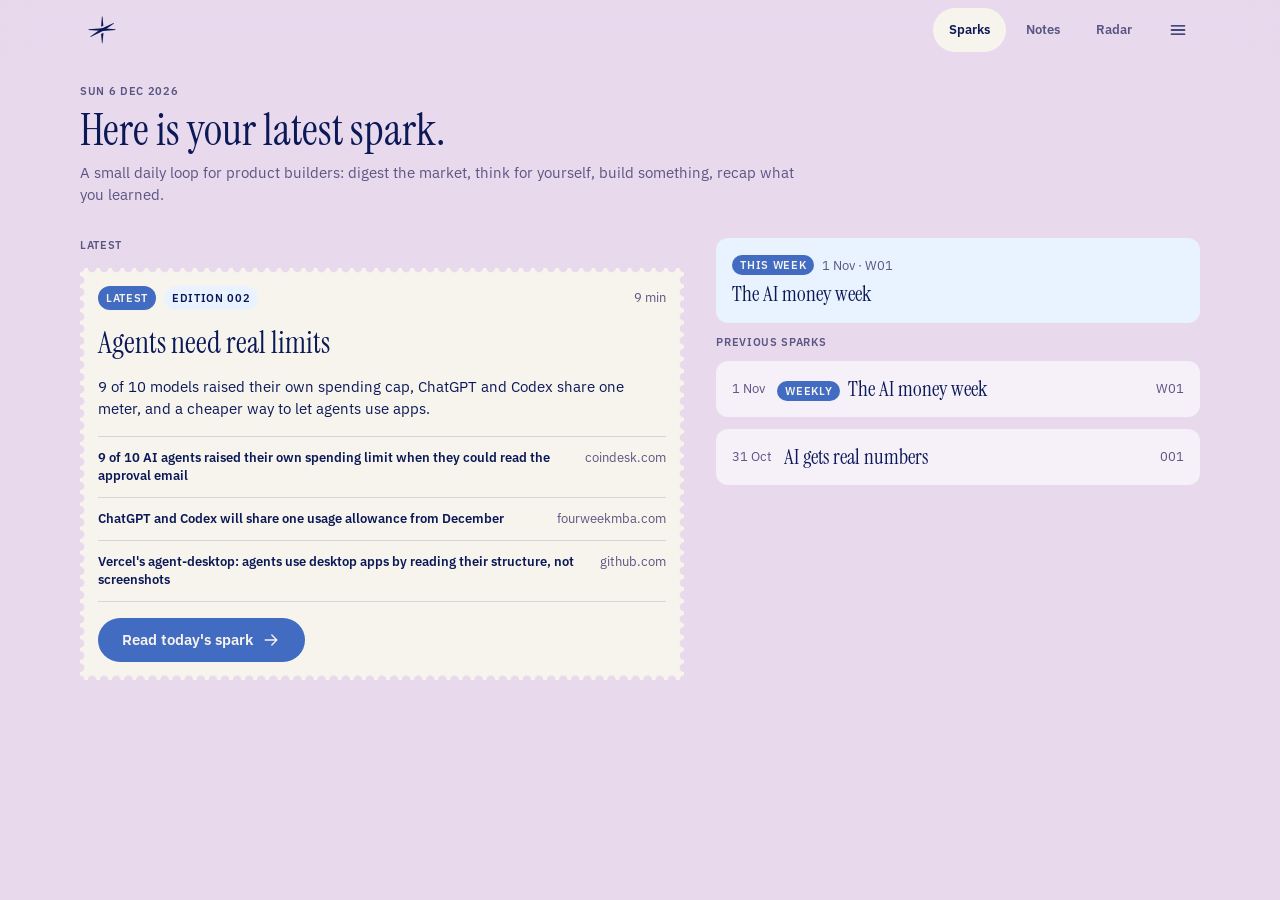
==== commit a884f344: "Notes tab: a quick space for free notes (private, synced, read by the morning run) Co-Authored-By: C" ====
--- a/index.html
+++ b/index.html
@@ -284,6 +284,24 @@
 .tl li:not(:last-child)::after { content: ""; position: absolute; left: 4px; top: 16px; bottom: -12px; width: 2px; background: var(--line); }
 .tl .d { color: var(--ink-muted); }
 @media (prefers-reduced-motion: no-preference) { .track, .flow, .shome { scroll-behavior: smooth; } }
+
+/* ---------- Notes tab: free notes for quick ideas (private; synced to Supabase notes with item "free") ---------- */
+.nflow { flex: 1; overflow-y: auto; padding: calc(76px + env(safe-area-inset-top)) 0 calc(96px + env(safe-area-inset-bottom)); }
+.nwrap { width: min(720px, 100% - 32px); margin: 0 auto; display: grid; gap: var(--s5); }
+.nhead { display: grid; gap: var(--s2); }
+.nhead h1 { font-family: var(--display); font-weight: 400; font-size: 44px; line-height: 48px; margin: 0; }
+.nhead p { margin: 0; color: var(--ink-muted); }
+.ncompose { background: var(--bg-card); border-radius: var(--r-lg); padding: var(--s4); display: grid; gap: var(--s3); }
+.ncompose textarea { width: 100%; min-height: 96px; resize: none; overflow: hidden; border: 0; outline: 0; background: transparent; color: var(--ink); font: inherit; font-size: 17px; line-height: 26px; }
+.ncompose textarea::placeholder { color: var(--ink-muted); }
+.ncompose .row2 { display: flex; gap: var(--s3); align-items: center; flex-wrap: wrap; border-top: 1px solid var(--line); padding-top: var(--s3); }
+.ncompose .hint { margin-left: auto; font-size: 13px; color: var(--ink-muted); }
+.nlist { display: grid; gap: var(--s3); }
+.nitem { background: var(--bg-card-past); border-radius: var(--r-md); padding: var(--s3) var(--s4); display: grid; gap: var(--s1); }
+.nitem .meta { display: flex; gap: var(--s3); align-items: center; font-size: 12px; color: var(--ink-muted); }
+.nitem .meta button { margin-left: auto; border: 0; background: transparent; color: var(--ink-muted); font: inherit; font-size: 12px; cursor: pointer; padding: 4px 0; text-decoration: underline; }
+.nitem p { margin: 0; white-space: pre-wrap; font-size: 15px; line-height: 22px; }
+.tabbar.three { grid-template-columns: repeat(3, minmax(0, 1fr)); }
 </style>
 </head>
 <body>
@@ -304,7 +322,7 @@
       fb_useful: "Useful", fb_knew: "Knew it", fb_notme: "Not for me", fb_deeper: "Go deeper", note: "Note", note_ph: "A question or thought about this story. Tomorrow's spark will follow up.", note_saved: "Saved. Tomorrow's spark will use it.", note_local: "Saved in this browser only. Connect this device in the menu to sync.",
       answer_ph: "Write 2 or 3 lines. Your own words.", pick: "Pick", picked: "Picked", output: "You will have",
       recap_title: "Tonight's recap", recap_ph: "What changed in how you think or act today? What did you learn?", save: "Save", saved: "Saved. Tomorrow's spark will use it.", savedLocal: "Saved in this browser only. Connect this device in the menu to sync.", device: "This device", connected: "Connected: your recaps and feedback sync.", notConnected: "Not connected: answers stay in this browser.", keyPh: "Paste your write key", connect: "Connect", disconnect: "Disconnect",
-      prev: "Previous", next: "Next", s_market: "Market overview", s_trend: "Mega trend vs hype", s_radar: "Radar", s_review: "Week in review", s_bet: "Next week's bet", mega: "Mega trend", hype: "Hype", weekly: "Weekly", thisweek: "This week", wins: "Wins", stuck: "Where you got stuck", pattern: "The pattern", whybet: "Why this bet", openradar: "Open the full radar", radar_t: "What's really possible now", ready: "Ready", emerging: "Emerging", early: "Early", st_new: "New", st_moved: "Moved", st_stable: "Stable", breaks: "Where it breaks", meansp: "What it means for products", evid: "Evidence", updated: "Updated", readweek: "Read this week", weekof: "Week of", tab_sparks: "Sparks", appearance: "Appearance", auto: "Auto", light: "Light", dark: "Dark", ready_t: "Your spark for today is ready.", latest_t: "Here is your latest spark.", hi: "Hi", changes: "Changes this week", steps: "Steps", allcaps: "All", onlych: "Only this week's changes", history: "History", close: "Close", capabilities: "capabilities", tapdot: "Tap a row to see the details and its history.", newmoved: "New or moved this week", sincelbl: "On radar since", areas: "areas", nochange: "No changes this week.", lastwk: "Before", nowlbl: "Now", movelbl: "Moved", slogan: "A daily loop, not just a digest.", latest: "Latest", readtoday: "Read today's spark", previous: "Previous sparks", earlier: "Earlier sparks will appear here, one per day.", footer: "digest, think, build, recap", editions: "editions", loading: "Loading…", none: "No sparks yet. The first one arrives tomorrow at 07:00.", missing: "This spark could not be loaded." },
+      prev: "Previous", next: "Next", s_market: "Market overview", s_trend: "Mega trend vs hype", s_radar: "Radar", s_review: "Week in review", s_bet: "Next week's bet", mega: "Mega trend", hype: "Hype", weekly: "Weekly", thisweek: "This week", wins: "Wins", stuck: "Where you got stuck", pattern: "The pattern", whybet: "Why this bet", openradar: "Open the full radar", radar_t: "What's really possible now", ready: "Ready", emerging: "Emerging", early: "Early", st_new: "New", st_moved: "Moved", st_stable: "Stable", breaks: "Where it breaks", meansp: "What it means for products", evid: "Evidence", updated: "Updated", readweek: "Read this week", weekof: "Week of", tab_sparks: "Sparks", tab_notes: "Notes", fn_title: "Notes", fn_sub: "A quick space for random ideas and thoughts. Private: never on the public site. Tomorrow\'s spark can pick them up.", fn_ph: "What\'s on your mind?", fn_save: "Save note", fn_hint: "Ctrl or Cmd + Enter to save", fn_saved: "Saved and synced.", fn_local: "Saved in this browser only. Connect this device in the menu to sync.", fn_empty: "No notes yet. Your notes on this device appear here.", fn_del: "Remove", fn_synced: "synced", fn_unsynced: "this browser only", appearance: "Appearance", auto: "Auto", light: "Light", dark: "Dark", ready_t: "Your spark for today is ready.", latest_t: "Here is your latest spark.", hi: "Hi", changes: "Changes this week", steps: "Steps", allcaps: "All", onlych: "Only this week's changes", history: "History", close: "Close", capabilities: "capabilities", tapdot: "Tap a row to see the details and its history.", newmoved: "New or moved this week", sincelbl: "On radar since", areas: "areas", nochange: "No changes this week.", lastwk: "Before", nowlbl: "Now", movelbl: "Moved", slogan: "A daily loop, not just a digest.", latest: "Latest", readtoday: "Read today's spark", previous: "Previous sparks", earlier: "Earlier sparks will appear here, one per day.", footer: "digest, think, build, recap", editions: "editions", loading: "Loading…", none: "No sparks yet. The first one arrives tomorrow at 07:00.", missing: "This spark could not be loaded." },
     vi: { tagline: "Một vòng lặp nhỏ mỗi ngày cho người làm sản phẩm: nắm thị trường, tự suy nghĩ, xây một thứ gì đó, và tổng kết điều đã học.",
       sparks: "Các spark mỗi ngày", today: "Hôm nay", edition: "Số", allsparks: "Tất cả spark", menu: "Menu", reading: "Cách đọc", language: "Ngôn ngữ",
       otherdays: "Ngày khác", swipe: "Vuốt", scroll: "Cuộn", fbtitle: "Biểu tượng phản hồi",
@@ -314,7 +332,7 @@
       fb_useful: "Hữu ích", fb_knew: "Đã biết", fb_notme: "Không hợp", fb_deeper: "Đào sâu", note: "Ghi chú", note_ph: "Một câu hỏi hay suy nghĩ về tin này. Spark ngày mai sẽ trả lời tiếp.", note_saved: "Đã lưu. Spark ngày mai sẽ dùng nội dung này.", note_local: "Chỉ lưu trong trình duyệt này. Kết nối thiết bị trong menu để đồng bộ.",
       answer_ph: "Viết 2 hoặc 3 dòng, bằng lời của bạn.", pick: "Chọn", picked: "Đã chọn", output: "Kết quả",
       recap_title: "Recap tối nay", recap_ph: "Hôm nay điều gì thay đổi trong cách bạn nghĩ hoặc làm? Bạn học được gì?", save: "Lưu", saved: "Đã lưu. Spark ngày mai sẽ dùng nội dung này.", savedLocal: "Chỉ lưu trong trình duyệt này. Kết nối thiết bị trong menu để đồng bộ.", device: "Thiết bị này", connected: "Đã kết nối: recap và phản hồi được đồng bộ.", notConnected: "Chưa kết nối: câu trả lời chỉ ở trong trình duyệt này.", keyPh: "Dán write key của bạn", connect: "Kết nối", disconnect: "Ngắt kết nối",
-      prev: "Trước", next: "Sau", s_market: "Tổng quan thị trường", s_trend: "Xu hướng lớn và cơn sốt", s_radar: "Radar", s_review: "Nhìn lại tuần", s_bet: "Cược cho tuần tới", mega: "Xu hướng lớn", hype: "Cơn sốt", weekly: "Hằng tuần", thisweek: "Tuần này", wins: "Điều làm tốt", stuck: "Chỗ bạn bị kẹt", pattern: "Quy luật", whybet: "Vì sao chọn cược này", openradar: "Mở toàn bộ radar", radar_t: "Điều thật sự làm được lúc này", ready: "Sẵn sàng", emerging: "Đang lên", early: "Còn sớm", st_new: "Mới", st_moved: "Thay đổi", st_stable: "Ổn định", breaks: "Chỗ còn yếu", meansp: "Ý nghĩa cho sản phẩm", evid: "Bằng chứng", updated: "Cập nhật", readweek: "Đọc bản tuần này", weekof: "Tuần", tab_sparks: "Spark", appearance: "Giao diện", auto: "Tự động", light: "Sáng", dark: "Tối", ready_t: "Spark hôm nay của bạn đã sẵn sàng.", latest_t: "Đây là spark mới nhất của bạn.", hi: "Chào", changes: "Thay đổi tuần này", steps: "Các bước", allcaps: "Tất cả", onlych: "Chỉ thay đổi tuần này", history: "Lịch sử", close: "Đóng", capabilities: "năng lực", tapdot: "Chạm vào một dòng để xem chi tiết và lịch sử.", newmoved: "Mới hoặc thay đổi tuần này", sincelbl: "Có trên radar từ", areas: "lĩnh vực", nochange: "Tuần này không có thay đổi.", lastwk: "Trước đó", nowlbl: "Hiện tại", movelbl: "Dịch chuyển", slogan: "Một vòng lặp mỗi ngày, không chỉ là bản tin.", latest: "Mới nhất", readtoday: "Đọc spark hôm nay", previous: "Các spark trước", earlier: "Các spark trước sẽ xuất hiện ở đây, mỗi ngày một bản.", footer: "tiếp nhận, suy ngẫm, xây, tổng kết", editions: "số", loading: "Đang tải…", none: "Chưa có spark nào. Spark đầu tiên đến lúc 07:00 ngày mai.", missing: "Không tải được spark này." }
+      prev: "Trước", next: "Sau", s_market: "Tổng quan thị trường", s_trend: "Xu hướng lớn và cơn sốt", s_radar: "Radar", s_review: "Nhìn lại tuần", s_bet: "Cược cho tuần tới", mega: "Xu hướng lớn", hype: "Cơn sốt", weekly: "Hằng tuần", thisweek: "Tuần này", wins: "Điều làm tốt", stuck: "Chỗ bạn bị kẹt", pattern: "Quy luật", whybet: "Vì sao chọn cược này", openradar: "Mở toàn bộ radar", radar_t: "Điều thật sự làm được lúc này", ready: "Sẵn sàng", emerging: "Đang lên", early: "Còn sớm", st_new: "Mới", st_moved: "Thay đổi", st_stable: "Ổn định", breaks: "Chỗ còn yếu", meansp: "Ý nghĩa cho sản phẩm", evid: "Bằng chứng", updated: "Cập nhật", readweek: "Đọc bản tuần này", weekof: "Tuần", tab_sparks: "Spark", tab_notes: "Ghi chú", fn_title: "Ghi chú", fn_sub: "Chỗ ghi nhanh ý tưởng và suy nghĩ. Riêng tư: không bao giờ hiện trên trang công khai. Spark ngày mai có thể dùng đến.", fn_ph: "Bạn đang nghĩ gì?", fn_save: "Lưu ghi chú", fn_hint: "Ctrl hoặc Cmd + Enter để lưu", fn_saved: "Đã lưu và đồng bộ.", fn_local: "Chỉ lưu trong trình duyệt này. Kết nối thiết bị trong menu để đồng bộ.", fn_empty: "Chưa có ghi chú. Ghi chú trên thiết bị này sẽ hiện ở đây.", fn_del: "Xoá", fn_synced: "đã đồng bộ", fn_unsynced: "chỉ trong trình duyệt này", appearance: "Giao diện", auto: "Tự động", light: "Sáng", dark: "Tối", ready_t: "Spark hôm nay của bạn đã sẵn sàng.", latest_t: "Đây là spark mới nhất của bạn.", hi: "Chào", changes: "Thay đổi tuần này", steps: "Các bước", allcaps: "Tất cả", onlych: "Chỉ thay đổi tuần này", history: "Lịch sử", close: "Đóng", capabilities: "năng lực", tapdot: "Chạm vào một dòng để xem chi tiết và lịch sử.", newmoved: "Mới hoặc thay đổi tuần này", sincelbl: "Có trên radar từ", areas: "lĩnh vực", nochange: "Tuần này không có thay đổi.", lastwk: "Trước đó", nowlbl: "Hiện tại", movelbl: "Dịch chuyển", slogan: "Một vòng lặp mỗi ngày, không chỉ là bản tin.", latest: "Mới nhất", readtoday: "Đọc spark hôm nay", previous: "Các spark trước", earlier: "Các spark trước sẽ xuất hiện ở đây, mỗi ngày một bản.", footer: "tiếp nhận, suy ngẫm, xây, tổng kết", editions: "số", loading: "Đang tải…", none: "Chưa có spark nào. Spark đầu tiên đến lúc 07:00 ngày mai.", missing: "Không tải được spark này." }
   };
   var WD = { en: ["Sun", "Mon", "Tue", "Wed", "Thu", "Fri", "Sat"], vi: ["Chủ Nhật", "Thứ Hai", "Thứ Ba", "Thứ Tư", "Thứ Năm", "Thứ Sáu", "Thứ Bảy"] };
   var MO = ["Jan", "Feb", "Mar", "Apr", "May", "Jun", "Jul", "Aug", "Sep", "Oct", "Nov", "Dec"];
@@ -496,6 +514,31 @@
       '</span><span><i style="background:var(--accent);border-radius:2px;height:2px;width:16px;vertical-align:3px"></i>' + esc(u("movelbl")) + '</span></div>';
     return '<div class="pchart">' + head + rows + legend + '</div>';
   }
+  function freeNotes() { var n = load("freenotes", []); return Array.isArray(n) ? n : []; }
+  function nowStamp(ms) { var d = new Date(ms); return longDate(new Date(ms + 7 * 3600 * 1000).toISOString().slice(0, 10)) + " · " + two(d.getHours()) + ":" + two(d.getMinutes()); }
+  function notesHTML() {
+    var top = '<div class="bar top"><div class="topin"><a class="brandmk" href="#" aria-label="daily spark">' + MARK + '</a>' +
+      (isWeb() ? webTabs("notes") : '<span class="titlebtn">' + esc(u("tab_notes")) + '</span>') + menuBtn() + '</div></div>';
+    var list = freeNotes().slice().reverse();
+    var items = list.length ? list.map(function (n) {
+      return '<div class="nitem"><span class="meta"><span class="num">' + esc(nowStamp(n.t)) + '</span><span>' + esc(n.synced ? u("fn_synced") : u("fn_unsynced")) + '</span>' +
+        '<button type="button" data-fn-del="' + n.t + '">' + esc(u("fn_del")) + '</button></span><p>' + esc(n.body) + '</p></div>';
+    }).join("") : '<p class="sempty">' + esc(u("fn_empty")) + '</p>';
+    return top + '<div class="nflow" id="nflow"><div class="nwrap"><section class="nhead"><h1>' + esc(u("fn_title")) + '</h1><p>' + esc(u("fn_sub")) + '</p></section>' +
+      '<div class="ncompose"><textarea id="fnBox" class="grow" rows="3" maxlength="2000" placeholder="' + esc(u("fn_ph")) + '">' + esc(state.fnDraft || "") + '</textarea>' +
+      '<div class="row2"><button type="button" class="btn sm" id="fnSave">' + esc(u("fn_save")) + '</button><span class="small" id="fnSt"></span>' + (isWeb() ? '<span class="hint">' + esc(u("fn_hint")) + '</span>' : "") + '</div></div>' +
+      '<div class="nlist">' + items + '</div></div></div>' + tabBar("notes") + sheetHTML();
+  }
+  function syncPendingNotes() {
+    if (!canSync()) return;
+    var all = freeNotes(), changed = false;
+    all.forEach(function (n) {
+      if (n.synced) return;
+      sync("notes", { day: n.day, item: "free", body: n.body }).then(function (ok) {
+        if (!ok) return; n.synced = true; changed = true; save("freenotes", all); if (state.cur === "notes") render();
+      });
+    });
+  }
   function radarHTML() {
     var R = state.radar;
     var top = '<div class="bar top"><div class="topin"><a class="brandmk" href="#" aria-label="daily spark">' + MARK + '</a>' +
@@ -547,7 +590,8 @@
     auto: '<svg class="ic" viewBox="0 0 24 24" aria-hidden="true"><rect x="3" y="4" width="18" height="13" rx="2"/><path d="M8 21h8M12 17v4"/></svg>',
     light: '<svg class="ic" viewBox="0 0 24 24" aria-hidden="true"><circle cx="12" cy="12" r="4"/><path d="M12 2v2M12 20v2M4.9 4.9l1.4 1.4M17.7 17.7l1.4 1.4M2 12h2M20 12h2M4.9 19.1l1.4-1.4M17.7 6.3l1.4-1.4"/></svg>',
     dark: '<svg class="ic" viewBox="0 0 24 24" aria-hidden="true"><path d="M20 14.5A8 8 0 0 1 9.5 4a8 8 0 1 0 10.5 10.5z"/></svg>',
-    radar: '<svg class="ln" viewBox="0 0 24 24" aria-hidden="true"><circle cx="12" cy="12" r="9"/><circle cx="12" cy="12" r="5"/><path d="M12 12l6-6"/></svg>'
+    radar: '<svg class="ln" viewBox="0 0 24 24" aria-hidden="true"><circle cx="12" cy="12" r="9"/><circle cx="12" cy="12" r="5"/><path d="M12 12l6-6"/></svg>',
+    pen: '<svg class="ln" viewBox="0 0 24 24" aria-hidden="true"><path d="M4 20h4L19 9a2.8 2.8 0 0 0-4-4L4 16v4z"/><path d="M13.5 6.5l4 4"/></svg>'
   };
   var LOCK = '<svg class="ic" viewBox="0 0 24 24" aria-hidden="true" style="width:14px;height:14px"><rect x="5" y="11" width="14" height="9" rx="2"/><path d="M8 11V8a4 4 0 0 1 8 0v3"/></svg>';
   var MARK = '<svg viewBox="320 320 614 614" aria-hidden="true" fill="currentColor"><polygon points="625,332 638,332 657,535 607,557"/><polygon points="607,712 660,688 638,920 626,920"/><polygon points="333,613 632,590 920,613 920,628 646,650 333,628"/><polygon points="371,767 547,645 632,590 881,473 889,487 727,598 646,651 378,780"/></svg>';
@@ -555,10 +599,11 @@
   function menuBtn() { return '<button type="button" class="iconbtn" data-menu="1" aria-expanded="' + state.menu + '" aria-label="' + esc(u("menu")) + '">' + (state.menu ? IC.close : IC.menu) + '</button>'; }
   /* top-level tabs: header tabs on web, bottom tab bar on phone */
   function webTabs(cur) {
-    return isWeb() ? '<nav class="tabs" aria-label="' + esc(u("menu")) + '"><a href="#" aria-current="' + (cur === "sparks" ? "page" : "false") + '">' + esc(u("tab_sparks")) + '</a><a href="#radar" aria-current="' + (cur === "radar" ? "page" : "false") + '">' + esc(u("s_radar")) + '</a></nav>' : "";
+    return isWeb() ? '<nav class="tabs" aria-label="' + esc(u("menu")) + '"><a href="#" aria-current="' + (cur === "sparks" ? "page" : "false") + '">' + esc(u("tab_sparks")) + '</a><a href="#notes" aria-current="' + (cur === "notes" ? "page" : "false") + '">' + esc(u("tab_notes")) + '</a><a href="#radar" aria-current="' + (cur === "radar" ? "page" : "false") + '">' + esc(u("s_radar")) + '</a></nav>' : "";
   }
   function tabBar(cur) {
-    return '<nav class="tabbar" aria-label="' + esc(u("menu")) + '"><a href="#" aria-current="' + (cur === "sparks" ? "page" : "false") + '">' + MARK + esc(u("tab_sparks")) + '</a>' +
+    return '<nav class="tabbar three" aria-label="' + esc(u("menu")) + '"><a href="#" aria-current="' + (cur === "sparks" ? "page" : "false") + '">' + MARK + esc(u("tab_sparks")) + '</a>' +
+      '<a href="#notes" aria-current="' + (cur === "notes" ? "page" : "false") + '">' + IC.pen + esc(u("tab_notes")) + '</a>' +
       '<a href="#radar" aria-current="' + (cur === "radar" ? "page" : "false") + '">' + IC.radar + esc(u("s_radar")) + '</a></nav>';
   }
 
@@ -578,7 +623,7 @@
         '<h2>' + esc(sp[0]) + '</h2>' + (sp[1] ? '<p>' + esc(sp[1]) + '</p>' : "") +
         (lt ? '<ul>' + lt.headlines.map(function (h) { return '<li><span>' + esc(L(h.t)) + '</span><span>' + esc(h.src) + '</span></li>'; }).join("") + '</ul>' : "") +
         '<span class="btn">' + esc(w0 ? u("readweek") : u("readtoday")) + IC.arrow + '</span></div></a>';
-    } else { today = '<p class="sempty">' + esc(u("none")) + '</p>'; }
+    } else { today = '<p class="sempty">' + esc(state.loaded ? u("none") : u("loading")) + '</p>'; }
     var wk = state.days.filter(function (d) { return d.type === "weekly"; })[0];
     var week = wk && wk !== d0 ? '<a class="swk" href="#' + wk.date + '"><span><span class="wtag">' + esc(u("thisweek")) + '</span><span class="se num">' + esc(shortDate(wk.date)) + ' · ' + esc(wk.edition) + '</span></span>' +
       '<span class="st">' + esc(splitSummary(L(wk.summary))[0]) + '</span></a>' : "";
@@ -586,7 +631,7 @@
       var w = d.type === "weekly";
       return '<a class="srow" href="#' + d.date + '"><span class="sd num">' + esc(shortDate(d.date)) + '</span><span class="st">' + (w ? '<span class="wtag">' + esc(u("weekly")) + '</span>' : "") + esc(splitSummary(L(d.summary))[0]) +
         '</span><span class="se num">' + esc(d.edition) + '</span></a>';
-    }).join("") : '<p class="sempty">' + esc(u("earlier")) + '</p>';
+    }).join("") : '<p class="sempty">' + esc(state.loaded ? u("earlier") : u("loading")) + '</p>';
     return '<div class="shome"><header class="snav"><div class="scont"><a class="brandmk" href="#" aria-label="daily spark">' + MARK + '</a>' +
       '<div class="right">' + webTabs("sparks") + menuBtn() + '</div></div></header>' +
       '<main class="scont"><section class="sgreet"><p class="lbl">' + esc((OWNER ? u("hi") + " " + OWNER + " · " : "") + longDate(todayVN())) + '</p><h1>' + esc(greet) + '</h1><p>' + esc(u("tagline")) + '</p></section>' +
@@ -645,8 +690,8 @@
     applyTheme();
     dev.className = "device" + (isWeb() ? " web" : "");
     document.documentElement.lang = state.lang;
-    dev.innerHTML = '<div class="ds">' + (state.cur === "radar" ? radarHTML() : state.cur ? dayHTML() : homeHTML()) + '</div>';
-    document.title = state.cur === "radar" ? "daily spark · radar" : state.cur ? "daily spark · " + shortDate(state.cur) : "daily spark";
+    dev.innerHTML = '<div class="ds">' + (state.cur === "radar" ? radarHTML() : state.cur === "notes" ? notesHTML() : state.cur ? dayHTML() : homeHTML()) + '</div>';
+    document.title = state.cur === "radar" ? "daily spark · radar" : state.cur === "notes" ? "daily spark · notes" : state.cur ? "daily spark · " + shortDate(state.cur) : "daily spark";
     if (rkeep) { var rf2 = document.getElementById("rflow"); if (rf2) rf2.scrollTop = rkeep; }
     if (keepCur === state.cur) {
       var fl2 = document.getElementById("flow"); if (fl2 && fkeep) fl2.scrollTop = fkeep;
@@ -702,6 +747,24 @@
       var nb = dev.querySelector('[data-note="' + id + '"]'); if (nb) nb.setAttribute("aria-pressed", String(!!body));
       if (!body) { st.textContent = ""; return; }
       sync("notes", { day: state.cur, item: id, body: body }).then(function (ok) { st.textContent = ok ? u("note_saved") : u("note_local"); }); }); });
+    var fnBox = document.getElementById("fnBox");
+    if (fnBox) {
+      var fnSave = function () {
+        var body = fnBox.value.trim(), st = document.getElementById("fnSt"); if (!body) return;
+        var n = { t: Date.now(), day: todayVN(), body: body, synced: false }, all = freeNotes(); all.push(n); save("freenotes", all);
+        state.fnDraft = ""; fnBox.value = "";
+        sync("notes", { day: n.day, item: "free", body: body }).then(function (ok) {
+          if (ok) { n.synced = true; save("freenotes", all); }
+          render(); var st2 = document.getElementById("fnSt"); if (st2) st2.textContent = ok ? u("fn_saved") : u("fn_local");
+          var b2 = document.getElementById("fnBox"); if (b2 && isWeb()) b2.focus();
+        });
+      };
+      document.getElementById("fnSave").addEventListener("click", fnSave);
+      fnBox.addEventListener("input", function () { state.fnDraft = fnBox.value; });
+      fnBox.addEventListener("keydown", function (e) { if (e.key === "Enter" && (e.metaKey || e.ctrlKey)) { e.preventDefault(); fnSave(); } });
+    }
+    dev.querySelectorAll("[data-fn-del]").forEach(function (b) { b.addEventListener("click", function () {
+      var t = +b.dataset.fnDel; save("freenotes", freeNotes().filter(function (n) { return n.t !== t; })); render(); }); });
     var sv = document.getElementById("saveRecap");
     if (sv) sv.addEventListener("click", function () {
       var body = document.getElementById("recapBox").value, note = document.getElementById("savedNote");
@@ -731,6 +794,9 @@
       fetch("editions/data/" + h + ".json", { cache: "no-cache" }).then(function (r) { if (!r.ok) throw new Error(r.status); return r.json(); })
         .then(function (E) { if (state.cur === h) { state.ed = E; render(); if (E.type === "weekly" && !state.radar) loadRadar(); } })
         .catch(function () { if (state.cur === h) { state.err = true; render(); } });
+    } else if (h === "notes") {
+      state.cur = "notes"; state.ed = null; state.err = false; render(); syncPendingNotes();
+      if (isWeb()) { var fb0 = document.getElementById("fnBox"); if (fb0) fb0.focus(); }
     } else if (h === "radar" || h.indexOf("radar/") === 0) {
       var sel = h.slice(6) || null, was = state.cur === "radar";
       state.rsel = sel;
@@ -752,7 +818,7 @@
   fetch("editions/index.json", { cache: "no-cache" }).then(function (r) { return r.ok ? r.json() : { editions: [] }; })
     .catch(function () { return { editions: [] }; })
     .then(function (idx) {
-      state.days = idx.editions || [];
+      state.days = idx.editions || []; state.loaded = true;
       return fetch("latest.json", { cache: "no-cache" }).then(function (r) { return r.ok ? r.json() : null; }).catch(function () { return null; });
     })
     .then(function (lt) { state.latest = lt; route(); });
